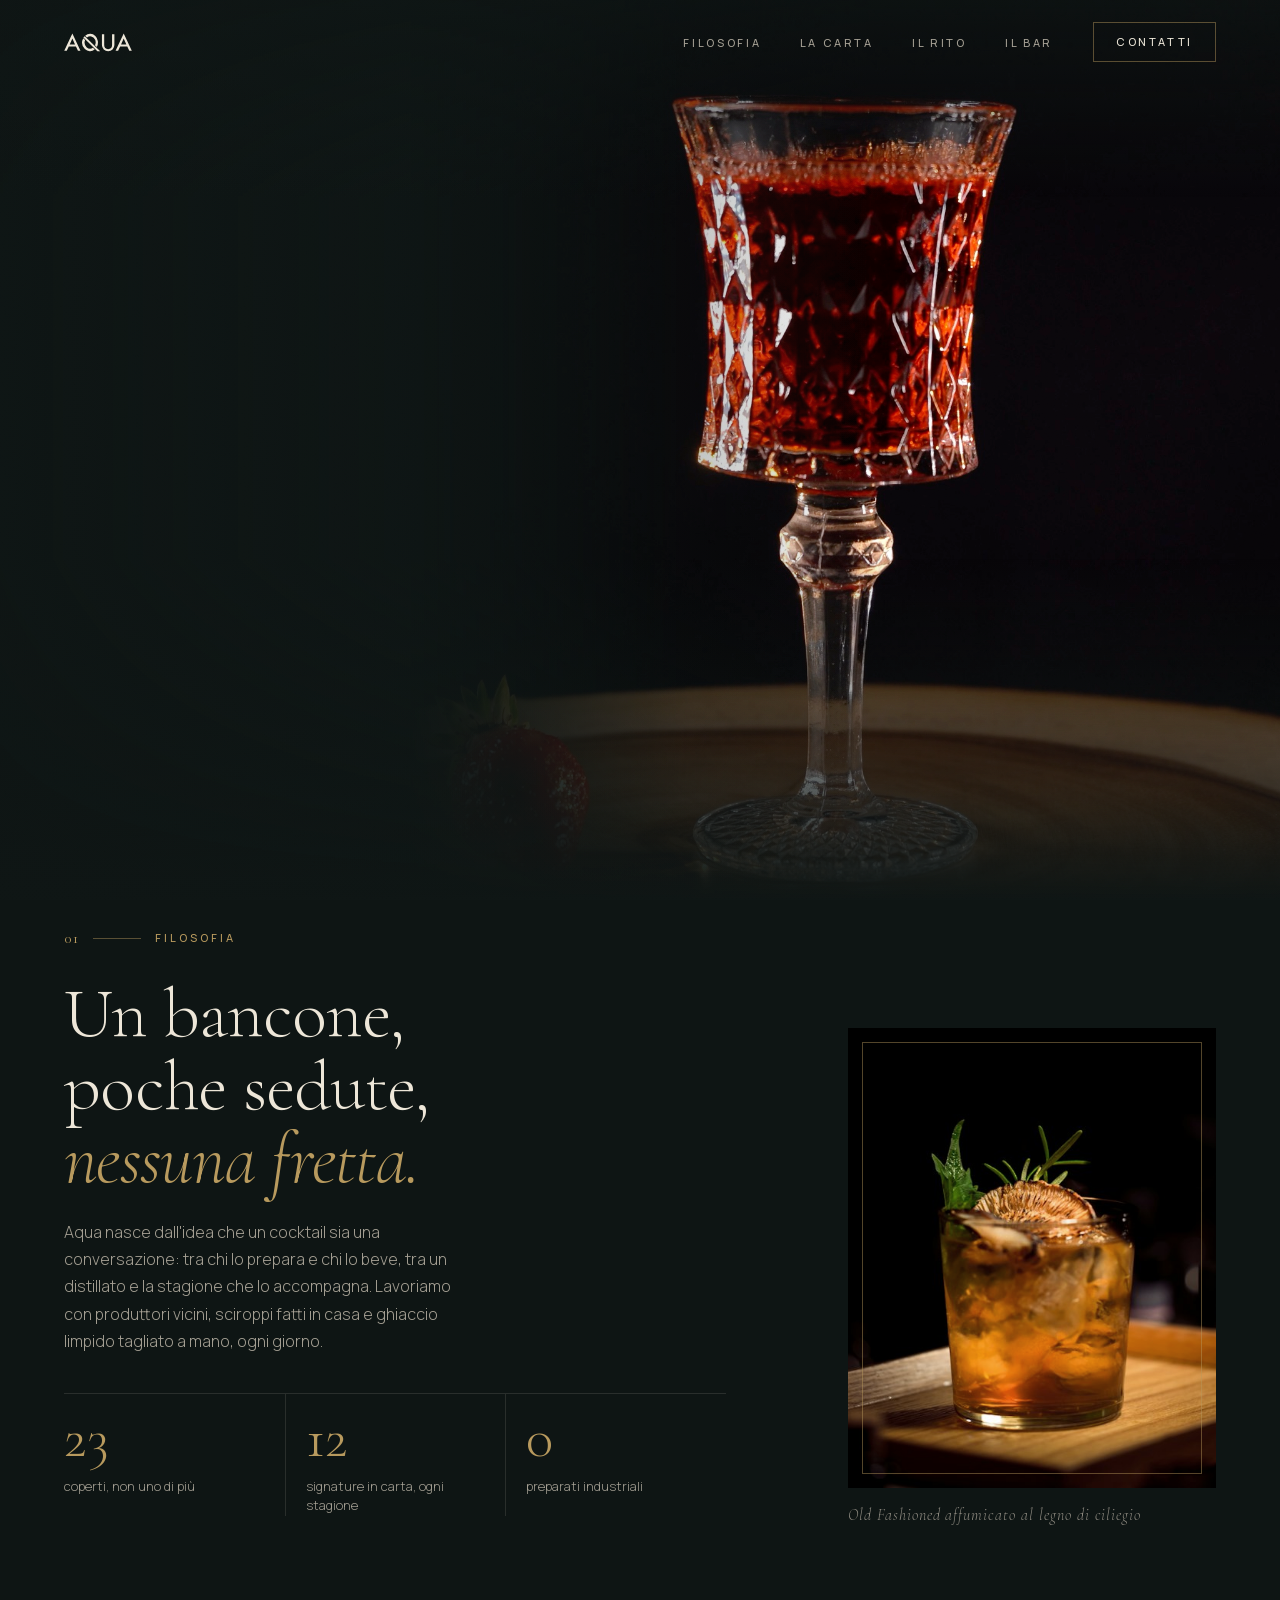
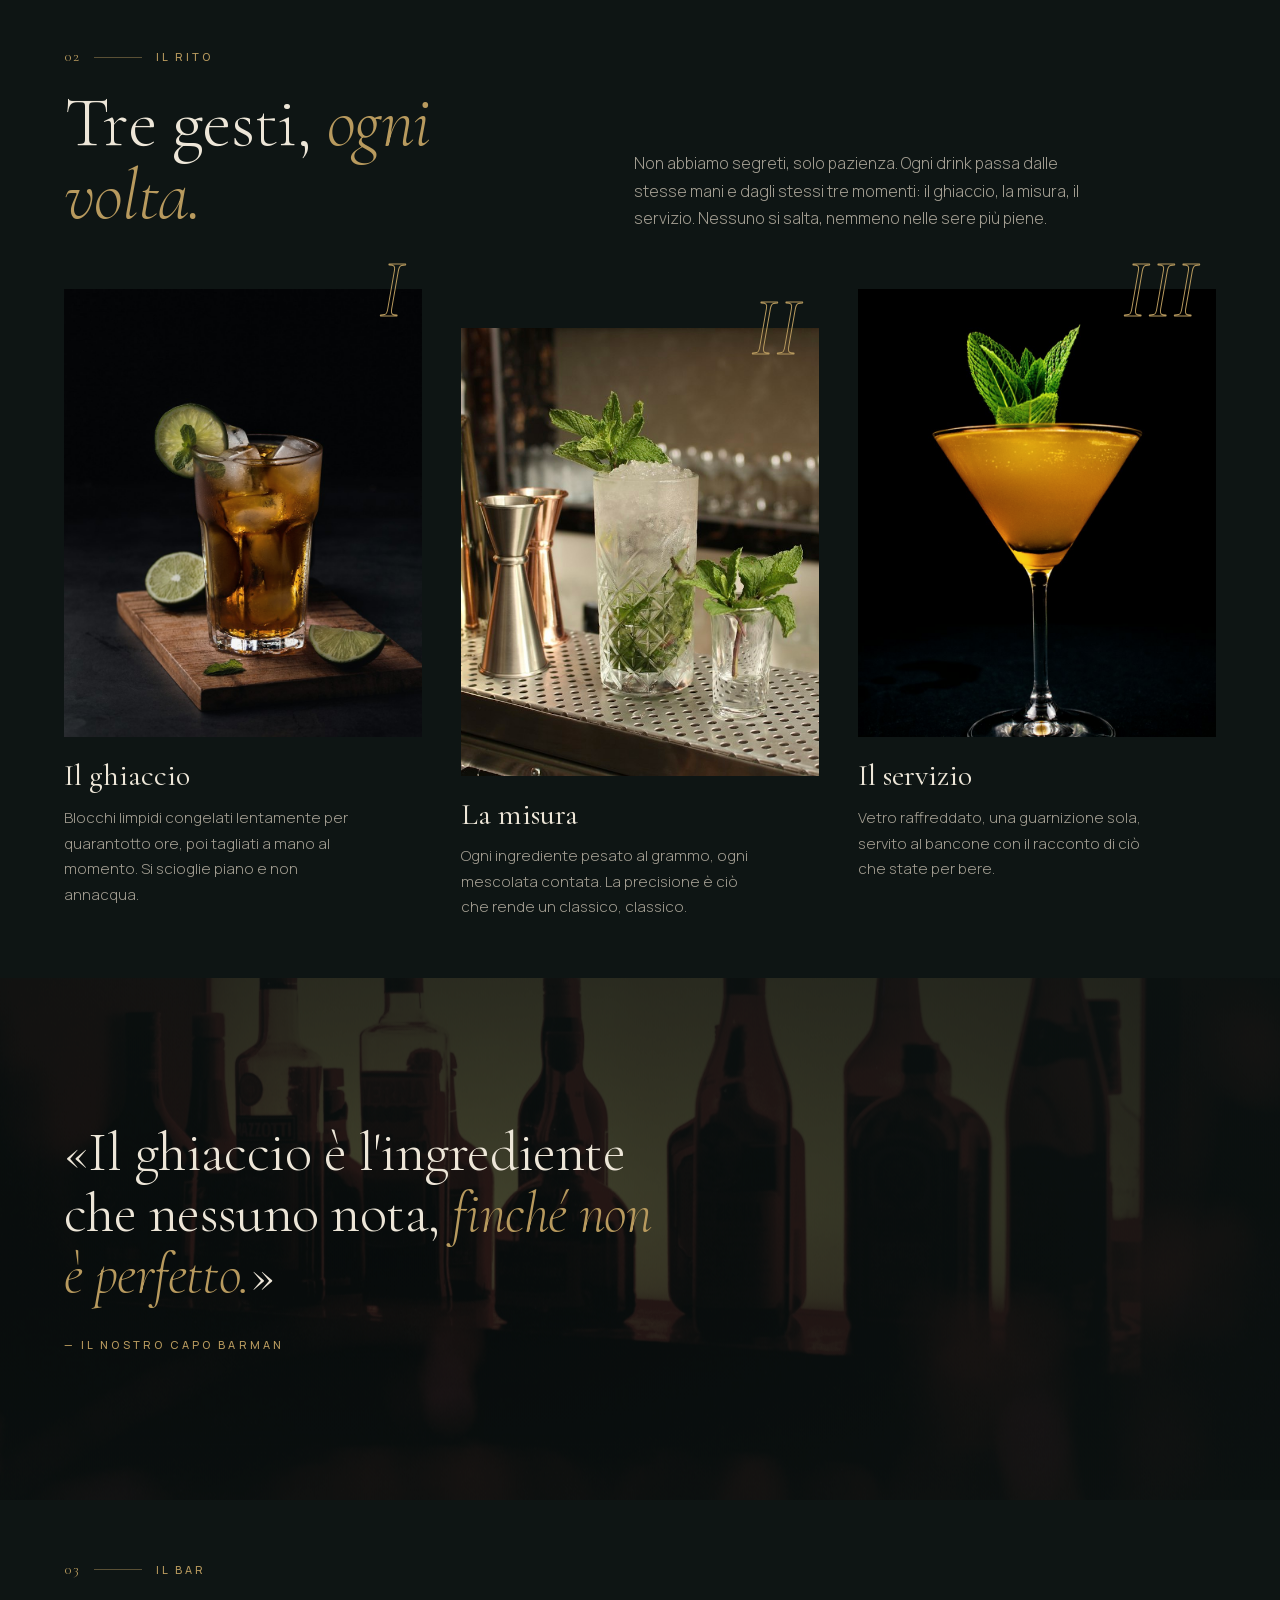
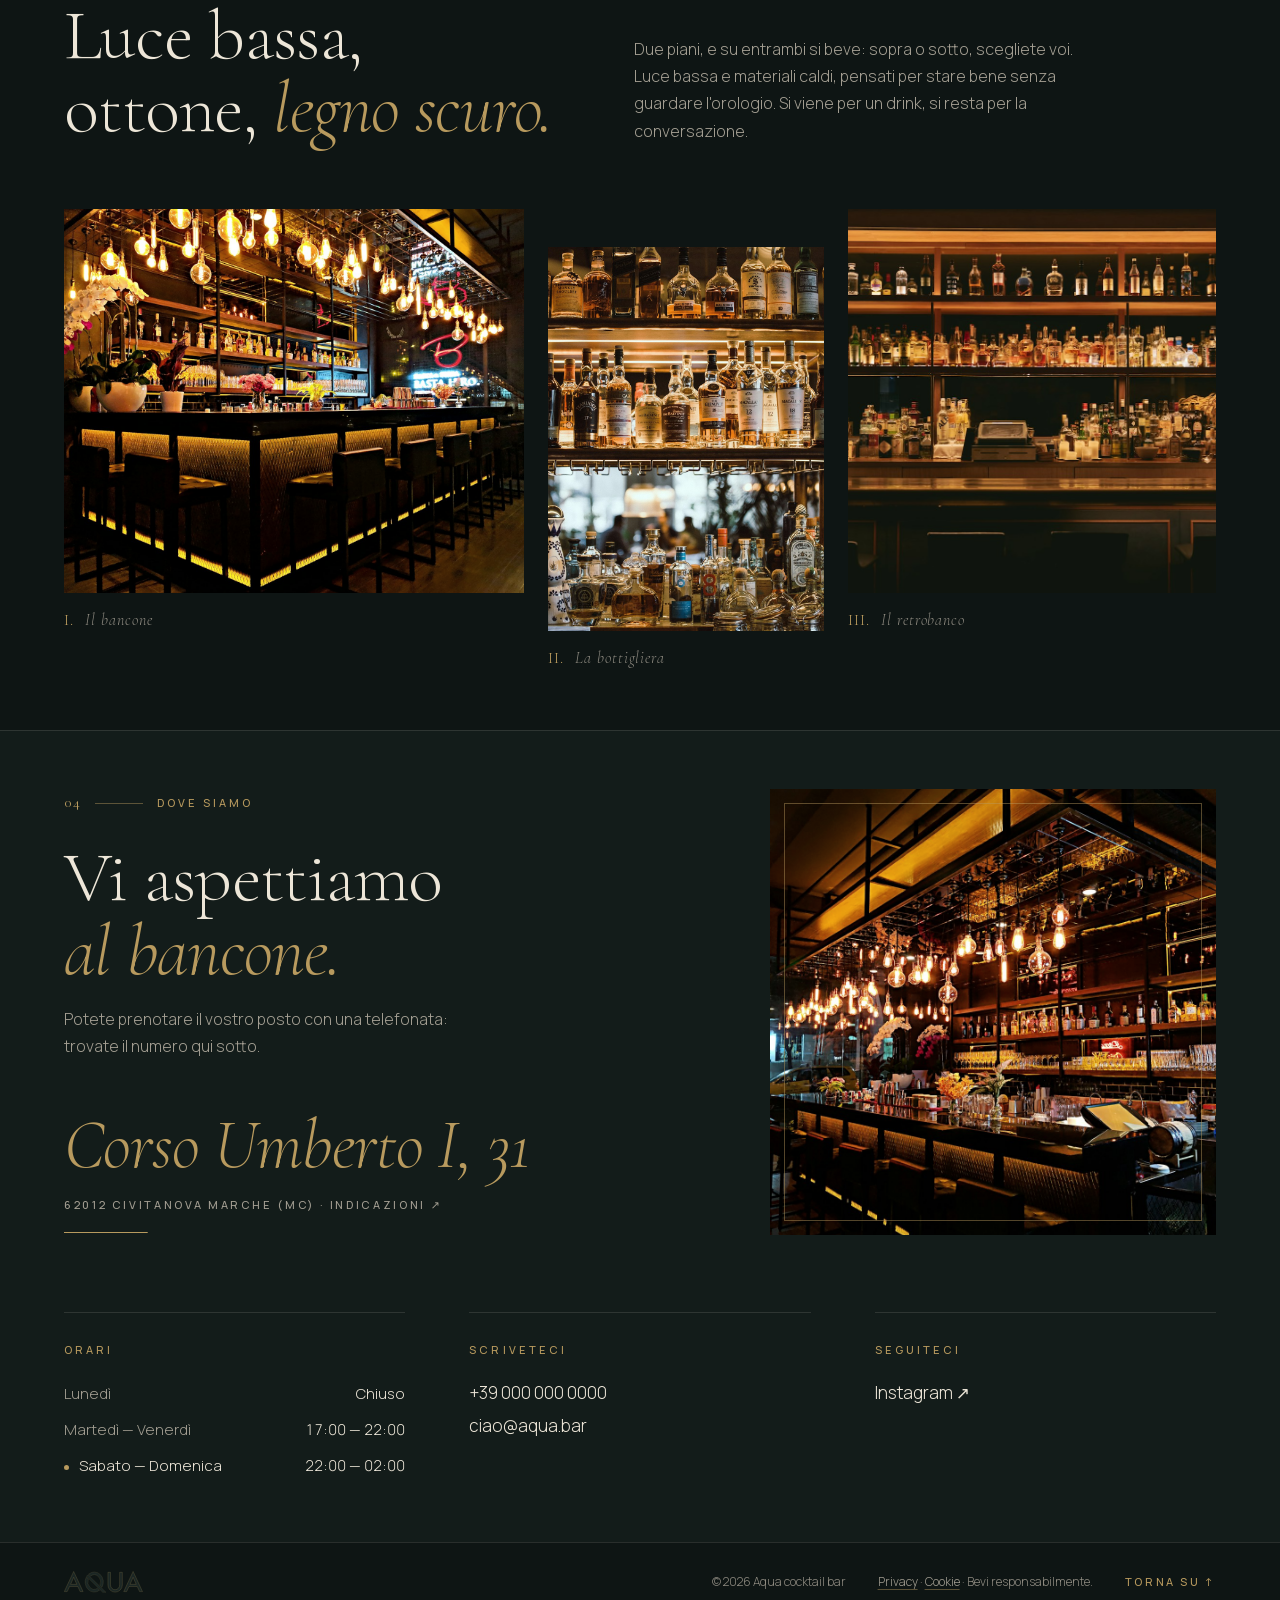
==== index.html @ 74742edc "Orari su mobile: Lunedì e Chiuso sulla stessa riga, testi dei contatti più grandi Co-Authored-By: Cl" ====
<!doctype html>
<html lang="it">
<head>
  <meta charset="utf-8">
  <meta name="viewport" content="width=device-width, initial-scale=1">
  <title>Aqua — Cocktail bar</title>
  <meta name="description" content="Aqua, cocktail bar a Civitanova Marche. Miscelazione d'autore, ghiaccio tagliato a mano e il tempo giusto per goderseli.">
  <meta name="theme-color" content="#0E1514">
  <link rel="icon" href="assets/favicon.svg?v=2" type="image/svg+xml">
  <meta property="og:type" content="website">
  <meta property="og:title" content="Aqua — Cocktail bar">
  <meta property="og:description" content="Miscelazione d'autore, ghiaccio tagliato a mano e il tempo giusto per goderseli.">
  <!-- Anteprima per WhatsApp/Facebook: i social non leggono data/foto.properties, il percorso resta scritto qui -->
  <meta property="og:image" content="https://francescomalaccari98.github.io/aqua-sito/assets/img/hero-calice-1920.jpg">
  <meta property="og:locale" content="it_IT">
  <script>
    document.documentElement.classList.add('js');
    // il sito si apre sempre dall'inizio, anche se nell'indirizzo è rimasto un #sezione
    try {
      if ('scrollRestoration' in history) history.scrollRestoration = 'manual';
      if (location.hash) history.replaceState(null, '', location.pathname + location.search);
    } catch (e) {}
    try { if (!sessionStorage.getItem('aqua-intro')) document.documentElement.classList.add('has-intro'); } catch (e) {}
    setTimeout(function () { if (!window.aquaReady) document.documentElement.classList.remove('js', 'has-intro'); }, 4000);
  </script>
  <link rel="preload" href="assets/fonts/cormorant-garamond-latin.woff2" as="font" type="font/woff2" crossorigin>
  <link rel="preload" href="assets/fonts/manrope-latin.woff2" as="font" type="font/woff2" crossorigin>
  <link rel="stylesheet" href="assets/css/fonts.css?v=26">
  <link rel="stylesheet" href="assets/css/style.css?v=36">
</head>
<body>
  <a class="skip" href="#main">Vai al contenuto</a>

  <!-- ============ INTRO (solo alla prima visita della sessione) ============ -->
  <div class="intro" aria-hidden="true">
    <!-- Prima la Q del logo, poi la parola si apre: "A" a sinistra, "UA" a destra -->
    <svg class="intro__logo" viewBox="146 308 1084 302" focusable="false">
      <g class="intro__word">
        <path class="intro__a" fill-rule="evenodd" d="M150,591 L279,314 L408,591 L368,591 L336,521 L222,521 L190,591 Z M279,394 L321,491 L237,491 Z"/>
        <g class="intro__q"><g transform="translate(428.54 316.94) scale(0.594)"><path d="M91.47,57.81 A211.0,233.0 0 0 1 402.40,362.65 L353.73,314.93 A146.5,166.0 0 0 0 138.77,104.18 Z"/><path d="M38.46,127.02 A211.0,233.0 0 0 0 346.44,428.96 L298.68,382.14 A146.5,166.0 0 0 1 87.98,175.57 Z"/><path d="M79.60,69.99 L493.73,476.00 L418.71,476.00 L42.83,107.49 Z"/></g></g>
        <g class="intro__ua"><path d="M749,326 V500 A99,98 0 0 0 947,500 V326 H910 V500 A62.5,65 0 0 1 785,500 V326 Z"/><path fill-rule="evenodd" d="M966,591 L1095,314 L1224,591 L1184,591 L1152,521 L1038,521 L1006,591 Z M1095,394 L1137,491 L1053,491 Z"/></g>
      </g>
    </svg>
    <span class="intro__line"></span>
  </div>

  <!-- ============ HEADER ============ -->
  <header class="site-header" id="top">
    <div class="site-header__inner">
      <a class="wordmark" href="#top" aria-label="Aqua, torna all'inizio"><svg class="logo" viewBox="0 0 1084 302" aria-hidden="true" focusable="false"><use href="assets/brand/logo.svg#aqua"></use></svg></a>

      <nav class="nav" aria-label="Navigazione principale">
        <ul class="nav__list">
          <li><a href="#filosofia">Filosofia</a></li>
          <li><a href="carta.html">La carta</a></li>
          <li><a href="#rito">Il rito</a></li>
          <li><a href="#bar">Il bar</a></li>
        </ul>
      </nav>

      <a class="btn btn--ghost site-header__cta" href="#contatti-info">Contatti</a>

      <button class="burger" aria-expanded="false" aria-controls="mobile-menu" aria-label="Apri il menu">
        <span></span><span></span>
      </button>
    </div>
  </header>

  <div class="mobile-menu" id="mobile-menu" hidden>
    <nav aria-label="Menu mobile">
      <ol class="mobile-menu__list">
        <li><a href="#filosofia"><svg class="mobile-menu__ico" aria-hidden="true" focusable="false"><use href="assets/icons/bicchieri.svg#coppa"></use></svg>Filosofia</a></li>
        <li><a href="carta.html"><svg class="mobile-menu__ico" aria-hidden="true" focusable="false"><use href="assets/icons/bicchieri.svg#martini"></use></svg>La carta</a></li>
        <li><a href="#rito"><svg class="mobile-menu__ico" aria-hidden="true" focusable="false"><use href="assets/icons/bicchieri.svg#tumbler"></use></svg>Il rito</a></li>
        <li><a href="#bar"><svg class="mobile-menu__ico" aria-hidden="true" focusable="false"><use href="assets/icons/bicchieri.svg#highball"></use></svg>Il bar</a></li>
        <li><a href="#contatti"><svg class="mobile-menu__ico" aria-hidden="true" focusable="false"><use href="assets/icons/bicchieri.svg#calice"></use></svg>Dove siamo</a></li>
      </ol>
    </nav>
    <div class="mobile-menu__bottom">
      <svg class="mobile-menu__q" viewBox="0 0 488 476" aria-hidden="true" focusable="false"><use href="assets/brand/logo.svg#q"></use></svg>
      <p class="mobile-menu__foot"><span>Corso Umberto I, 31</span><span>Civitanova Marche</span><span data-only-before-opening><span data-open-status>Inaugurazione 26 novembre</span></span></p>
    </div>
  </div>

  <main id="main">

    <!-- ============ HERO ============ -->
    <section class="hero" aria-labelledby="hero-title">
      <div class="hero__media">
        <!-- Copertina del video. Tutte le foto del sito si scelgono in data/foto.properties -->
        <picture>
          <source media="(max-width: 640px)" data-foto="hero" data-foto-variante="mobile" width="1080" height="1350">
          <img class="hero__still" data-foto="hero" width="1920" height="1440" alt="" fetchpriority="high">
        </picture>
        <!-- Video (Pexels 8449557, licenza Pexels): i file si scelgono in data/foto.properties (hero.video…).
             Il video precedente è in assets/backup/video-5230368. -->
        <video class="hero__video" muted playsinline preload="none" aria-hidden="true" tabindex="-1"></video>
      </div>

      <div class="hero__content wrap">
        <p class="eyebrow hero__eyebrow" data-hero-step>Cocktail bar<span class="hide-sm"> &nbsp;·&nbsp; Miscelazione d'autore</span></p>
        <h1 class="hero__title" id="hero-title">
          <span class="line"><span data-hero-step>L'arte</span></span>
          <span class="line"><em data-hero-step>del bere</em></span>
          <span class="line"><span data-hero-step>lentamente.</span></span>
        </h1>
        <div class="hero__actions" data-hero-step>
          <a class="btn btn--solid" href="carta.html">Scopri la carta</a>
          <a class="link-arrow" href="#contatti">Dove trovarci <span aria-hidden="true">→</span></a>
        </div>
      </div>

      <div class="hero__meta wrap" data-hero-step>
        <!-- Conto alla rovescia: sparisce da solo all'ora dell'inaugurazione -->
        <div class="countdown" data-countdown="2026-11-26T19:00:00+01:00">
          <p class="countdown__label">
            <span class="status__dot" aria-hidden="true"></span>
            <span>Inaugurazione<span class="countdown__date"> · <time datetime="2026-11-26T19:00"><span class="hide-sm">giovedì </span>26 novembre, <span class="hide-sm">ore </span>19:00</time></span></span>
          </p>
          <div class="countdown__units" role="timer" aria-label="Tempo all'inaugurazione">
            <div class="countdown__unit"><span class="countdown__num" data-unit="d">--</span><span class="countdown__cap">giorni</span></div>
            <span class="countdown__sep" aria-hidden="true"></span>
            <div class="countdown__unit"><span class="countdown__num" data-unit="h">--</span><span class="countdown__cap">ore</span></div>
            <span class="countdown__sep" aria-hidden="true"></span>
            <div class="countdown__unit"><span class="countdown__num" data-unit="m">--</span><span class="countdown__cap">minuti</span></div>
            <span class="countdown__sep" aria-hidden="true"></span>
            <div class="countdown__unit"><span class="countdown__num" data-unit="s">--</span><span class="countdown__cap">secondi</span></div>
          </div>
        </div>
        <p class="status" hidden><span class="status__dot" aria-hidden="true"></span><span data-open-status>Stasera dalle 17:00</span></p>
        <p class="hero__address hide-sm">Corso Umberto I, 31 · Civitanova Marche</p>
        <a class="scroll-cue" href="#filosofia" aria-label="Scorri alla sezione Filosofia"><span></span></a>
      </div>
    </section>

    <!-- ============ 01 FILOSOFIA ============ -->
    <section class="philosophy section" id="filosofia" aria-labelledby="philo-title">
      <div class="wrap philosophy__grid">
        <div class="section-index reveal">
          <span class="section-index__num">01</span>
          <span class="section-index__label">Filosofia</span>
        </div>

        <div class="philosophy__text">
          <h2 class="display reveal" id="philo-title">
            Un bancone, poche sedute, <em>nessuna fretta.</em>
          </h2>
          <p class="lead reveal">
            Aqua nasce dall'idea che un cocktail sia una conversazione: tra chi lo prepara e chi lo beve,
            tra un distillato e la stagione che lo accompagna. Lavoriamo con produttori vicini, sciroppi fatti in casa
            e ghiaccio limpido tagliato a mano, ogni giorno.
          </p>
          <dl class="facts reveal">
            <div><dt data-count="24">24</dt><dd>coperti, non uno di più</dd></div>
            <div><dt data-count="12">12</dt><dd>signature in carta, ogni stagione</dd></div>
            <div><dt data-count="0">0</dt><dd>preparati industriali</dd></div>
          </dl>
        </div>

        <figure class="philosophy__figure reveal">
          <div class="frame">
            <img loading="lazy" data-foto="filosofia" alt="" width="900" height="1125">
          </div>
          <figcaption>Old Fashioned affumicato al legno di ciliegio</figcaption>
        </figure>
      </div>
    </section>

    <!-- ============ 03 IL RITO ============ -->
    <section class="ritual section" id="rito" aria-labelledby="ritual-title">
      <div class="wrap">
        <div class="ritual__head">
          <div class="section-index reveal">
            <span class="section-index__num">02</span>
            <span class="section-index__label">Il rito</span>
          </div>
          <h2 class="display reveal" id="ritual-title">Tre gesti, <em>ogni volta.</em></h2>
          <p class="lead reveal">Non abbiamo segreti, solo pazienza. Ogni drink passa dalle stesse mani e dagli stessi tre momenti: il ghiaccio, la misura, il servizio. Nessuno si salta, nemmeno nelle sere più piene.</p>
        </div>

        <ol class="ritual__steps">
          <li class="step reveal">
            <span class="step__num" aria-hidden="true">I</span>
            <div class="frame"><img loading="lazy" data-foto="rito.ghiaccio" alt=""></div>
            <h3 class="step__title">Il ghiaccio</h3>
            <p class="step__text">Blocchi limpidi congelati lentamente per quarantotto ore, poi tagliati a mano al momento. Si scioglie piano e non annacqua.</p>
          </li>
          <li class="step reveal">
            <span class="step__num" aria-hidden="true">II</span>
            <div class="frame"><img loading="lazy" data-foto="rito.misura" alt=""></div>
            <h3 class="step__title">La misura</h3>
            <p class="step__text">Ogni ingrediente pesato al grammo, ogni mescolata contata. La precisione è ciò che rende un classico, classico.</p>
          </li>
          <li class="step reveal">
            <span class="step__num" aria-hidden="true">III</span>
            <div class="frame"><img loading="lazy" data-foto="rito.servizio" alt=""></div>
            <h3 class="step__title">Il servizio</h3>
            <p class="step__text">Vetro raffreddato, una guarnizione sola, servito al bancone con il racconto di ciò che state per bere.</p>
          </li>
        </ol>
      </div>
    </section>

    <!-- ============ CITAZIONE ============ -->
    <section class="quote" aria-label="Citazione">
      <div class="quote__media" data-parallax>
        <img loading="lazy" data-foto="citazione" alt="">
      </div>
      <blockquote class="quote__text wrap reveal">
        <p>«Il ghiaccio è l'ingrediente che nessuno nota, <em>finché non è perfetto.</em>»</p>
        <footer>— Il nostro capo barman</footer>
      </blockquote>
    </section>

    <!-- ============ 04 IL BAR ============ -->
    <section class="space section" id="bar" aria-labelledby="space-title">
      <div class="wrap">
        <div class="space__head">
          <div class="section-index reveal">
            <span class="section-index__num">03</span>
            <span class="section-index__label">Il bar</span>
          </div>
          <h2 class="display reveal" id="space-title">Luce bassa, ottone, <em>legno scuro.</em></h2>
          <p class="lead reveal">Due piani, e su entrambi si beve: sopra o sotto, scegliete voi. Luce bassa e materiali caldi, pensati per stare bene senza guardare l'orologio. Si viene per un drink, si resta per la conversazione.</p>
        </div>

        <div class="gallery">
          <figure class="gallery__item gallery__item--a reveal">
            <div class="frame"><img loading="lazy" data-foto="bar.bancone" alt=""></div>
            <figcaption><span>I.</span> Il bancone</figcaption>
          </figure>
          <figure class="gallery__item gallery__item--b reveal">
            <div class="frame"><img loading="lazy" data-foto="bar.bottigliera" alt=""></div>
            <figcaption><span>II.</span> La bottigliera</figcaption>
          </figure>
          <figure class="gallery__item gallery__item--c reveal">
            <div class="frame"><img loading="lazy" data-foto="bar.retrobanco" alt=""></div>
            <figcaption><span>III.</span> Il retrobanco</figcaption>
          </figure>
        </div>
      </div>
    </section>

    <!-- ============ 05 DOVE SIAMO ============ -->
    <section class="visit section" id="contatti" aria-labelledby="visit-title">
      <div class="wrap">
        <div class="visit__grid">
          <div class="visit__main">
            <div class="section-index reveal">
              <span class="section-index__num">04</span>
              <span class="section-index__label">Dove siamo</span>
            </div>
            <h2 class="display reveal" id="visit-title">Vi aspettiamo <em>al bancone.</em></h2>
            <p class="lead reveal">Potete prenotare il vostro posto con una telefonata: trovate il numero qui sotto.</p>

            <a class="address-link reveal" href="https://www.google.com/maps/search/?api=1&amp;query=Corso+Umberto+I+31%2C+62012+Civitanova+Marche+MC" target="_blank" rel="noopener noreferrer">
              <span class="address-link__text">Corso Umberto I, 31</span>
              <span class="address-link__sub"><span class="address-link__city">62012 Civitanova Marche (MC)</span><span class="address-link__sep" aria-hidden="true"> · </span><span class="address-link__go">Indicazioni <span aria-hidden="true">↗</span></span></span>
            </a>
          </div>

          <figure class="visit__figure reveal">
            <div class="frame"><img loading="lazy" data-foto="dove-siamo" alt=""></div>
            <div class="visit__badge" data-only-before-opening>
              <span class="status"><span class="status__dot" aria-hidden="true"></span><span data-open-status>Stasera dalle 17:00</span></span>
            </div>
          </figure>
        </div>

        <div class="visit__info" id="contatti-info">
          <div class="info-block reveal">
            <h3 class="info-block__label">Orari</h3>
            <table class="hours">
              <tbody>
                <tr data-days="1"><th scope="row">Lunedì</th><td>Chiuso</td></tr>
                <tr data-days="2,3,4,5"><th scope="row">Martedì — Venerdì</th><td>17:00 — 22:00</td></tr>
                <tr data-days="6,0"><th scope="row">Sabato — Domenica</th><td>22:00 — 02:00</td></tr>
              </tbody>
            </table>
          </div>

          <div class="info-block reveal">
            <h3 class="info-block__label">Scriveteci</h3>
            <a class="info-link" href="tel:+390000000000">+39 000 000 0000</a>
            <a class="info-link" href="mailto:ciao@aqua.bar">ciao@aqua.bar</a>
          </div>

          <div class="info-block reveal">
            <h3 class="info-block__label">Seguiteci</h3>
            <a class="info-link" href="https://instagram.com/" target="_blank" rel="noopener noreferrer">Instagram ↗</a>
          </div>
        </div>
      </div>
    </section>
  </main>

  <!-- ============ FOOTER ============ -->
  <footer class="site-footer">
    <div class="wrap site-footer__inner">
      <p class="site-footer__mark" aria-hidden="true"><svg viewBox="0 0 1084 302" focusable="false"><use href="assets/brand/logo.svg#aqua"></use></svg></p>
      <p class="site-footer__small">© <span data-year>2026</span> Aqua<span class="hide-sm"> cocktail bar</span></p>
      <p class="site-footer__small site-footer__legal"><a href="privacy.html">Privacy</a> · <a href="privacy.html#cookie">Cookie</a> · Bevi responsabilmente.</p>
      <a class="site-footer__top" href="#top" aria-label="Torna su"><span class="hide-sm">Torna su </span>↑</a>
    </div>
  </footer>

  <div class="grain" aria-hidden="true"></div>
  <script src="assets/js/properties.js?v=1" defer></script>
  <script src="assets/js/main.js?v=35" defer></script>
</body>
</html>
---- assets/css/fonts.css ----
/* Font serviti dal sito stesso (nessuna richiesta a Google: niente IP dei visitatori a terzi).
   Cormorant Garamond e Manrope, licenza SIL Open Font License 1.1. */

@font-face {
  font-family: 'Cormorant Garamond';
  font-style: italic;
  font-weight: 300;
  font-display: swap;
  src: url(../fonts/cormorant-garamond-italic-latin-ext.woff2) format('woff2');
  unicode-range: U+0100-02BA, U+02BD-02C5, U+02C7-02CC, U+02CE-02D7, U+02DD-02FF, U+0304, U+0308, U+0329, U+1D00-1DBF, U+1E00-1E9F, U+1EF2-1EFF, U+2020, U+20A0-20AB, U+20AD-20C4, U+2113, U+2C60-2C7F, U+A720-A7FF;
}

@font-face {
  font-family: 'Cormorant Garamond';
  font-style: italic;
  font-weight: 300;
  font-display: swap;
  src: url(../fonts/cormorant-garamond-italic-latin.woff2) format('woff2');
  unicode-range: U+0000-00FF, U+0131, U+0152-0153, U+02BB-02BC, U+02C6, U+02DA, U+02DC, U+0304, U+0308, U+0329, U+2000-206F, U+20AC, U+2122, U+2191, U+2193, U+2212, U+2215, U+FEFF, U+FFFD;
}

@font-face {
  font-family: 'Cormorant Garamond';
  font-style: italic;
  font-weight: 400;
  font-display: swap;
  src: url(../fonts/cormorant-garamond-italic-latin-ext.woff2) format('woff2');
  unicode-range: U+0100-02BA, U+02BD-02C5, U+02C7-02CC, U+02CE-02D7, U+02DD-02FF, U+0304, U+0308, U+0329, U+1D00-1DBF, U+1E00-1E9F, U+1EF2-1EFF, U+2020, U+20A0-20AB, U+20AD-20C4, U+2113, U+2C60-2C7F, U+A720-A7FF;
}

@font-face {
  font-family: 'Cormorant Garamond';
  font-style: italic;
  font-weight: 400;
  font-display: swap;
  src: url(../fonts/cormorant-garamond-italic-latin.woff2) format('woff2');
  unicode-range: U+0000-00FF, U+0131, U+0152-0153, U+02BB-02BC, U+02C6, U+02DA, U+02DC, U+0304, U+0308, U+0329, U+2000-206F, U+20AC, U+2122, U+2191, U+2193, U+2212, U+2215, U+FEFF, U+FFFD;
}

@font-face {
  font-family: 'Cormorant Garamond';
  font-style: normal;
  font-weight: 300;
  font-display: swap;
  src: url(../fonts/cormorant-garamond-latin-ext.woff2) format('woff2');
  unicode-range: U+0100-02BA, U+02BD-02C5, U+02C7-02CC, U+02CE-02D7, U+02DD-02FF, U+0304, U+0308, U+0329, U+1D00-1DBF, U+1E00-1E9F, U+1EF2-1EFF, U+2020, U+20A0-20AB, U+20AD-20C4, U+2113, U+2C60-2C7F, U+A720-A7FF;
}

@font-face {
  font-family: 'Cormorant Garamond';
  font-style: normal;
  font-weight: 300;
  font-display: swap;
  src: url(../fonts/cormorant-garamond-latin.woff2) format('woff2');
  unicode-range: U+0000-00FF, U+0131, U+0152-0153, U+02BB-02BC, U+02C6, U+02DA, U+02DC, U+0304, U+0308, U+0329, U+2000-206F, U+20AC, U+2122, U+2191, U+2193, U+2212, U+2215, U+FEFF, U+FFFD;
}

@font-face {
  font-family: 'Cormorant Garamond';
  font-style: normal;
  font-weight: 400;
  font-display: swap;
  src: url(../fonts/cormorant-garamond-latin-ext.woff2) format('woff2');
  unicode-range: U+0100-02BA, U+02BD-02C5, U+02C7-02CC, U+02CE-02D7, U+02DD-02FF, U+0304, U+0308, U+0329, U+1D00-1DBF, U+1E00-1E9F, U+1EF2-1EFF, U+2020, U+20A0-20AB, U+20AD-20C4, U+2113, U+2C60-2C7F, U+A720-A7FF;
}

@font-face {
  font-family: 'Cormorant Garamond';
  font-style: normal;
  font-weight: 400;
  font-display: swap;
  src: url(../fonts/cormorant-garamond-latin.woff2) format('woff2');
  unicode-range: U+0000-00FF, U+0131, U+0152-0153, U+02BB-02BC, U+02C6, U+02DA, U+02DC, U+0304, U+0308, U+0329, U+2000-206F, U+20AC, U+2122, U+2191, U+2193, U+2212, U+2215, U+FEFF, U+FFFD;
}

@font-face {
  font-family: 'Manrope';
  font-style: normal;
  font-weight: 300;
  font-display: swap;
  src: url(../fonts/manrope-latin-ext.woff2) format('woff2');
  unicode-range: U+0100-02BA, U+02BD-02C5, U+02C7-02CC, U+02CE-02D7, U+02DD-02FF, U+0304, U+0308, U+0329, U+1D00-1DBF, U+1E00-1E9F, U+1EF2-1EFF, U+2020, U+20A0-20AB, U+20AD-20C4, U+2113, U+2C60-2C7F, U+A720-A7FF;
}

@font-face {
  font-family: 'Manrope';
  font-style: normal;
  font-weight: 300;
  font-display: swap;
  src: url(../fonts/manrope-latin.woff2) format('woff2');
  unicode-range: U+0000-00FF, U+0131, U+0152-0153, U+02BB-02BC, U+02C6, U+02DA, U+02DC, U+0304, U+0308, U+0329, U+2000-206F, U+20AC, U+2122, U+2191, U+2193, U+2212, U+2215, U+FEFF, U+FFFD;
}

@font-face {
  font-family: 'Manrope';
  font-style: normal;
  font-weight: 400;
  font-display: swap;
  src: url(../fonts/manrope-latin-ext.woff2) format('woff2');
  unicode-range: U+0100-02BA, U+02BD-02C5, U+02C7-02CC, U+02CE-02D7, U+02DD-02FF, U+0304, U+0308, U+0329, U+1D00-1DBF, U+1E00-1E9F, U+1EF2-1EFF, U+2020, U+20A0-20AB, U+20AD-20C4, U+2113, U+2C60-2C7F, U+A720-A7FF;
}

@font-face {
  font-family: 'Manrope';
  font-style: normal;
  font-weight: 400;
  font-display: swap;
  src: url(../fonts/manrope-latin.woff2) format('woff2');
  unicode-range: U+0000-00FF, U+0131, U+0152-0153, U+02BB-02BC, U+02C6, U+02DA, U+02DC, U+0304, U+0308, U+0329, U+2000-206F, U+20AC, U+2122, U+2191, U+2193, U+2212, U+2215, U+FEFF, U+FFFD;
}

@font-face {
  font-family: 'Manrope';
  font-style: normal;
  font-weight: 500;
  font-display: swap;
  src: url(../fonts/manrope-latin-ext.woff2) format('woff2');
  unicode-range: U+0100-02BA, U+02BD-02C5, U+02C7-02CC, U+02CE-02D7, U+02DD-02FF, U+0304, U+0308, U+0329, U+1D00-1DBF, U+1E00-1E9F, U+1EF2-1EFF, U+2020, U+20A0-20AB, U+20AD-20C4, U+2113, U+2C60-2C7F, U+A720-A7FF;
}

@font-face {
  font-family: 'Manrope';
  font-style: normal;
  font-weight: 500;
  font-display: swap;
  src: url(../fonts/manrope-latin.woff2) format('woff2');
  unicode-range: U+0000-00FF, U+0131, U+0152-0153, U+02BB-02BC, U+02C6, U+02DA, U+02DC, U+0304, U+0308, U+0329, U+2000-206F, U+20AC, U+2122, U+2191, U+2193, U+2212, U+2215, U+FEFF, U+FFFD;
}
---- assets/css/style.css ----
/* ==========================================================================
   Aqua — Direzione A "Notte d'ottone"
   ========================================================================== */

:root {
  /* Palette */
  --ink:        #0E1514;   /* fondo principale, verde-nero */
  --ink-2:      #131C1A;   /* superfici rialzate */
  --ink-3:      #1B2624;   /* pannelli, input */
  --brass:      #B89A5E;   /* ottone, accento unico */
  --brass-soft: #8F7848;
  --ivory:      #EDE6D8;   /* testo principale */
  --stone:      #A39E92;   /* testo secondario */
  --mute:       #8E8A80;   /* didascalie, contrasto AA su tutti i fondi */
  --line:       rgba(237, 230, 216, .12);
  --line-brass: rgba(184, 154, 94, .45);
  --danger:     #D98B73;

  /* Tipografia */
  --serif: "Cormorant Garamond", "Times New Roman", serif;
  --sans:  "Manrope", system-ui, -apple-system, sans-serif;

  /* Misure */
  --wrap: 1320px;
  --gutter: clamp(20px, 5vw, 64px);
  --section-y: clamp(40px, 4.5vw, 70px);

  /* Movimento */
  --ease: cubic-bezier(.22, .61, .36, 1);
  --ease-out: cubic-bezier(.16, 1, .3, 1);
}

/* ---------- Reset essenziale ---------- */
*, *::before, *::after { box-sizing: border-box; }
html { -webkit-text-size-adjust: 100%; scroll-behavior: smooth; scroll-padding-top: 88px; }
body {
  margin: 0;
  background: var(--ink);
  color: var(--ivory);
  font-family: var(--sans);
  font-size: 16px;
  font-weight: 300;
  line-height: 1.7;
  -webkit-font-smoothing: antialiased;
  -moz-osx-font-smoothing: grayscale;
  overflow-x: hidden;
}
img { display: block; max-width: 100%; height: auto; }
a { color: inherit; text-decoration: none; }
button, input, select, textarea { font: inherit; color: inherit; }
h1, h2, h3, p, figure, blockquote, dl, dd { margin: 0; }
ul, ol { margin: 0; padding: 0; list-style: none; }
::selection { background: var(--brass); color: var(--ink); }
:focus-visible { outline: 1px solid var(--brass); outline-offset: 4px; }

.skip {
  position: absolute; left: 16px; top: -60px; z-index: 100;
  padding: 10px 16px; background: var(--brass); color: var(--ink);
}
.skip:focus { top: 16px; }

.wrap { width: 100%; max-width: var(--wrap); margin-inline: auto; padding-inline: var(--gutter); }
.section { padding-block: var(--section-y); position: relative; }

/* ---------- Elementi tipografici ---------- */
.eyebrow {
  font-size: 11px; font-weight: 500; letter-spacing: .28em; text-transform: uppercase;
  color: var(--brass);
}
.display {
  font-family: var(--serif);
  font-weight: 300;
  font-size: clamp(40px, 5.6vw, 84px);
  line-height: 1.02;
  letter-spacing: -.01em;
}
.display em, .hero__title em, .quote__text em { font-style: italic; color: var(--brass); }
.lead {
  font-size: clamp(16px, 1.25vw, 18px);
  color: var(--stone);
  max-width: 46ch;
}

.section-index {
  display: flex; align-items: center; gap: 14px;
  margin-bottom: clamp(16px, 2vw, 26px);
  font-size: 11px; font-weight: 500; letter-spacing: .28em; text-transform: uppercase;
  color: var(--brass);
}
.section-index__num { font-family: var(--serif); font-size: 15px; letter-spacing: .05em; }
.section-index::after { content: ""; flex: 0 0 48px; height: 1px; background: var(--line-brass); order: 1; }
.section-index__label { order: 2; }

/* ---------- Bottoni e link ---------- */
.btn {
  position: relative; display: inline-flex; align-items: center; justify-content: center;
  min-height: 48px; padding: 0 28px;
  font-size: 11px; font-weight: 500; letter-spacing: .24em; text-transform: uppercase;
  border: 1px solid var(--brass); cursor: pointer; overflow: hidden; isolation: isolate;
  transition: color .5s var(--ease), border-color .5s var(--ease);
  background: transparent;
}
.btn::before {
  content: ""; position: absolute; inset: 0; z-index: -1;
  background: var(--brass);
  transform: scaleY(0); transform-origin: bottom;
  transition: transform .5s var(--ease-out);
}
.btn--solid { color: var(--ink); }
.btn--solid::before { transform: scaleY(1); transform-origin: top; }
.btn--solid:hover { color: var(--brass); }
.btn--solid:hover::before { transform: scaleY(0); }
.btn--ghost { color: var(--ivory); border-color: var(--line-brass); }
.btn--ghost:hover { color: var(--ink); border-color: var(--brass); }
.btn--ghost:hover::before { transform: scaleY(1); }

.link-arrow {
  display: inline-flex; align-items: center; gap: 10px;
  font-size: 11px; font-weight: 500; letter-spacing: .24em; text-transform: uppercase;
  padding-block: 6px; position: relative;
}
.link-arrow::after {
  content: ""; position: absolute; left: 0; right: 0; bottom: 0; height: 1px;
  background: currentColor; transform: scaleX(.3); transform-origin: left;
  transition: transform .6s var(--ease-out);
}
.link-arrow span { transition: transform .5s var(--ease-out); }
.link-arrow:hover::after { transform: scaleX(1); }
.link-arrow:hover span { transform: translateX(4px); }

/* ---------- Header ---------- */
.site-header {
  position: fixed; inset: 0 0 auto; z-index: 50;
  transition: background-color .5s var(--ease), border-color .5s var(--ease), transform .5s var(--ease);
  border-bottom: 1px solid transparent;
}
.site-header.is-scrolled {
  background: rgba(14, 21, 20, .86);
  -webkit-backdrop-filter: blur(14px) saturate(1.2);
  backdrop-filter: blur(14px) saturate(1.2);
  border-bottom-color: var(--line);
}
.site-header.is-hidden { transform: translateY(-100%); }
.site-header__inner {
  max-width: var(--wrap); margin-inline: auto; padding-inline: var(--gutter);
  height: 84px; display: flex; align-items: center; gap: 40px;
}
.wordmark { display: block; margin-right: auto; line-height: 0; color: var(--ivory); padding-block: 8px; }
.logo { display: block; height: 19px; width: auto; aspect-ratio: 1084 / 302; fill: currentColor; }
.nav__list { display: flex; gap: clamp(20px, 3vw, 44px); }
.nav__list a {
  position: relative; font-size: 11px; font-weight: 500; letter-spacing: .24em; text-transform: uppercase;
  color: var(--stone); transition: color .4s var(--ease); padding-block: 8px;
}
.nav__list a::after {
  content: ""; position: absolute; left: 50%; bottom: 0; width: 4px; height: 4px; border-radius: 50%;
  background: var(--brass); transform: translateX(-50%) scale(0); transition: transform .4s var(--ease-out);
}
.nav__list a:hover, .nav__list a.is-active { color: var(--ivory); }
.nav__list a.is-active::after { transform: translateX(-50%) scale(1); }
.site-header__cta { min-height: 40px; padding: 0 22px; }

.burger {
  display: none; width: 44px; height: 44px; margin-right: -10px;
  background: none; border: 0; cursor: pointer; position: relative;
}
.burger span {
  position: absolute; left: 10px; right: 10px; height: 1px; background: var(--ivory);
  transition: transform .5s var(--ease-out), top .5s var(--ease-out);
}
.burger span:nth-child(1) { top: 18px; }
.burger span:nth-child(2) { top: 25px; right: 18px; }
.burger[aria-expanded="true"] span:nth-child(1) { top: 21px; transform: rotate(45deg); }
.burger[aria-expanded="true"] span:nth-child(2) { top: 21px; right: 10px; transform: rotate(-45deg); }

.mobile-menu {
  position: fixed; inset: 0; z-index: 45; background: var(--ink);
  padding: 120px var(--gutter) 40px; display: flex; flex-direction: column; justify-content: space-between;
  opacity: 0; pointer-events: none; transition: opacity .5s var(--ease);
}
/* "hidden" deve vincere sul display:flex, altrimenti il velo trasparente blocca i clic sulla pagina */
.mobile-menu[hidden] { display: none; }
.mobile-menu.is-open { opacity: 1; pointer-events: auto; }
.mobile-menu__list li { overflow: hidden; border-bottom: 1px solid var(--line); }
.mobile-menu__list a {
  display: flex; align-items: baseline; gap: 18px; padding: 18px 0;
  font-family: var(--serif); font-size: clamp(34px, 9vw, 48px); font-weight: 300; line-height: 1.1;
  transform: translateY(100%); transition: transform .7s var(--ease-out);
}
.mobile-menu__ico { flex: none; align-self: center; width: 22px; height: 22px; color: var(--brass); opacity: .85; }
.mobile-menu.is-open .mobile-menu__list a { transform: none; }
.mobile-menu.is-open li:nth-child(2) a { transition-delay: .05s; }
.mobile-menu.is-open li:nth-child(3) a { transition-delay: .1s; }
.mobile-menu.is-open li:nth-child(4) a { transition-delay: .15s; }
.mobile-menu.is-open li:nth-child(5) a { transition-delay: .2s; }
.mobile-menu__bottom { display: grid; gap: 18px; justify-items: start; }
.mobile-menu__q { width: 40px; height: auto; aspect-ratio: 488 / 476; fill: var(--brass); }
.mobile-menu__foot { font-size: 12px; letter-spacing: .14em; line-height: 1.8; text-transform: uppercase; color: var(--stone); }
.mobile-menu__foot > span { display: block; }
.mobile-menu__foot > span[hidden] { display: none; }

/* ---------- Hero ---------- */
.hero {
  position: relative; min-height: 100vh; min-height: 100svh;
  display: flex; flex-direction: column; justify-content: flex-end;
  padding-top: clamp(88px, 14vh, 120px); overflow: hidden;
}
.hero__media { position: absolute; inset: 0; z-index: -1; background: var(--ink); }
/* video e copertina occupano la destra e sfumano verso il testo */
.hero__still, .hero__video {
  position: absolute; top: 0; right: 0; width: 68%; height: 100%;
  object-fit: cover; object-position: 50% 50%;
  -webkit-mask-image: linear-gradient(90deg, transparent 0%, #000 32%);
          mask-image: linear-gradient(90deg, transparent 0%, #000 32%);
  transform: scale(1.08); transform-origin: 50% 60%;
  animation: heroZoom 2.8s var(--ease-out) forwards;
}
.hero__video { z-index: 1; }
.hero__still { z-index: 2; transition: opacity .9s ease; }
.hero__media.is-playing .hero__still { opacity: 0; }
.hero__media::after {
  content: ""; position: absolute; inset: 0; z-index: 3;
  background:
    linear-gradient(180deg, rgba(14,21,20,.75) 0%, rgba(14,21,20,0) 22%),
    linear-gradient(90deg, rgba(14,21,20,.9) 0%, rgba(14,21,20,.5) 40%, rgba(14,21,20,0) 68%),
    linear-gradient(0deg, var(--ink) 0%, rgba(14,21,20,0) 38%);
}
@keyframes heroZoom { to { transform: none; } }

.hero__content { padding-bottom: clamp(28px, 5vh, 72px); }
.hero__eyebrow { margin-bottom: clamp(16px, 3vh, 32px); }
.hero__title {
  font-family: var(--serif); font-weight: 300;
  font-size: clamp(48px, min(10.5vw, 13.5vh), 168px); line-height: .92; letter-spacing: -.02em;
}
.hero__title .line { display: block; overflow: hidden; padding-bottom: .06em; }
.hero__title .line > * { display: inline-block; }
.hero__title .line:nth-child(2) { padding-left: clamp(24px, 8vw, 140px); }
.hero__actions { display: flex; flex-wrap: wrap; align-items: center; gap: 20px 36px; margin-top: clamp(24px, 4.5vh, 52px); }

.hero__meta {
  display: flex; justify-content: space-between; align-items: flex-end;
  padding-block: clamp(18px, 3vh, 28px); border-top: 1px solid var(--line);
}
.status { display: flex; align-items: center; gap: 12px; font-size: 12px; letter-spacing: .14em; text-transform: uppercase; color: var(--stone); }
.status[hidden], .countdown[hidden] { display: none; }

/* ---------- Conto alla rovescia ---------- */
.countdown { display: flex; flex-direction: column; align-items: flex-start; gap: clamp(12px, 1.8vh, 18px); }
.countdown__label {
  display: flex; align-items: center; gap: 12px;
  font-size: 12px; letter-spacing: .14em; text-transform: uppercase; color: var(--stone);
}
.countdown__label time { color: var(--ivory); }
.countdown__units { display: flex; align-items: flex-start; gap: clamp(14px, 2vw, 30px); }
.countdown__unit { display: flex; flex-direction: column; align-items: center; min-width: 1.5em; }
.countdown__num {
  display: block; overflow: hidden;
  font-family: var(--serif); font-weight: 300; font-size: clamp(44px, min(4.8vw, 8vh), 76px); line-height: .9; letter-spacing: -.01em;
  font-variant-numeric: lining-nums tabular-nums; color: var(--ivory);
}
.countdown__num.is-tick { animation: tick .5s var(--ease-out); }
/* scatto discreto: il numero scende appena e non sparisce mai del tutto */
@keyframes tick { from { opacity: .45; transform: translateY(-18%); } to { opacity: 1; transform: none; } }
.countdown__unit:last-child .countdown__num { color: var(--brass); }
.countdown__cap { margin-top: 10px; font-size: 11px; font-weight: 500; letter-spacing: .22em; text-transform: uppercase; color: var(--mute); }
.countdown__sep { width: 1px; height: clamp(38px, min(4vw, 6.5vh), 62px); background: var(--line-brass); margin-top: 6px; }
.status__dot { width: 7px; height: 7px; border-radius: 50%; background: var(--brass); position: relative; }
.status__dot::after {
  content: ""; position: absolute; inset: -5px; border-radius: 50%; border: 1px solid var(--brass);
  animation: pulse 2.4s var(--ease) infinite;
}
.status.is-closed .status__dot { background: var(--mute); }
.status.is-closed .status__dot::after { display: none; }
@keyframes pulse { 0% { transform: scale(.6); opacity: 1; } 100% { transform: scale(1.8); opacity: 0; } }

.scroll-cue { width: 1px; height: 48px; background: var(--line); position: relative; overflow: hidden; display: block; padding: 0 12px; background-clip: content-box; }
.scroll-cue span { position: absolute; left: 12px; top: 0; width: 1px; height: 40%; background: var(--brass); animation: cue 2.2s var(--ease) infinite; }
@keyframes cue { 0% { transform: translateY(-100%); } 100% { transform: translateY(260%); } }

/* Animazione d'ingresso dell'hero */
.js [data-hero-step] { opacity: 0; transform: translateY(24px); }
.js .hero__title [data-hero-step] { opacity: 1; transform: translateY(105%); }
.js .is-loaded [data-hero-step] {
  opacity: 1; transform: none;
  transition: transform 1.3s var(--ease-out), opacity 1.1s var(--ease);
  transition-delay: calc(var(--i, 0) * 110ms + 250ms);
}

/* ---------- Filosofia ---------- */
.philosophy.section { padding-top: clamp(12px, 2vw, 28px); }
.philosophy__grid {
  display: grid; grid-template-columns: repeat(12, minmax(0, 1fr)); column-gap: 24px; align-items: start;
}
.philosophy .section-index { grid-column: 1 / -1; }
.philosophy__text { grid-column: 1 / span 7; }
.philosophy__text .display { max-width: 14ch; }
.philosophy__text .lead { margin-top: clamp(16px, 1.8vw, 24px); }
.philosophy__figure { grid-column: 9 / -1; margin-top: clamp(24px, 4vw, 56px); }

.facts { display: grid; grid-template-columns: repeat(3, minmax(0, 1fr)); margin-top: clamp(28px, 3vw, 40px); border-top: 1px solid var(--line); }
.facts div { padding: 16px 20px 0 0; }
.facts div + div { padding-left: 20px; border-left: 1px solid var(--line); }
.facts dt { font-family: var(--serif); font-size: clamp(44px, 4.4vw, 64px); font-weight: 300; line-height: 1; color: var(--brass); }
.facts dd { margin-top: 10px; font-size: 13px; color: var(--stone); max-width: 18ch; line-height: 1.5; }

.frame { position: relative; overflow: hidden; background: var(--ink-3); }
.frame img { width: 100%; height: 100%; object-fit: cover; transition: transform 1.6s var(--ease-out), filter 1s var(--ease); filter: saturate(.9); }
.philosophy__figure .frame { aspect-ratio: 4 / 5; }
.philosophy__figure .frame::after { content: ""; position: absolute; inset: 14px; border: 1px solid var(--line-brass); pointer-events: none; }
figcaption { margin-top: 14px; font-size: 12px; letter-spacing: .06em; color: var(--mute); font-style: italic; font-family: var(--serif); font-size: 16px; }

/* ---------- La carta ---------- */


.drinks { animation: panelIn .8s var(--ease-out); }
@keyframes panelIn { from { opacity: 0; transform: translateY(14px); } to { opacity: 1; transform: none; } }
.drink {
  display: grid; grid-template-columns: 30px auto minmax(24px, 1fr) auto; align-items: baseline; column-gap: 16px;
  padding: 20px 0; border-bottom: 1px solid var(--line); cursor: default; position: relative;
}
.drink:first-child { border-top: 1px solid var(--line); }
.drink__name { font-family: var(--serif); font-size: clamp(26px, 2.6vw, 38px); font-weight: 300; line-height: 1.1; transition: color .5s var(--ease), transform .6s var(--ease-out); }
.drink__leader { height: 1px; background-image: linear-gradient(90deg, var(--line-brass) 40%, transparent 0); background-size: 6px 1px; align-self: center; transform: translateY(6px); opacity: .7; }
.drink__price { font-family: var(--serif); font-size: 22px; color: var(--brass); }
.drink__cur { font-size: .7em; color: var(--mute); }
.drink__glass { grid-column: 1; grid-row: 1; align-self: center; color: var(--brass); line-height: 0; }
.drink__glass svg { width: 28px; height: 28px; }
.drink__bottle { grid-column: 2 / -1; margin-top: 4px; font-size: 12px; letter-spacing: .14em; text-transform: uppercase; color: var(--brass-soft); }
.drink__notes { grid-column: 2 / -1; margin-top: 8px; font-size: 14px; color: var(--stone); max-width: 52ch; transition: color .5s var(--ease); }
.drink:hover .drink__name, .drink.is-active .drink__name { color: var(--brass); transform: translateX(8px); }
.drink:hover .drink__notes, .drink.is-active .drink__notes { color: var(--ivory); }

.legend { display: flex; flex-wrap: wrap; gap: 10px 22px; flex-basis: 100%; }
.legend li { display: flex; align-items: center; gap: 8px; font-size: 11px; font-weight: 500; letter-spacing: .16em; text-transform: uppercase; color: var(--stone); }
.legend__glass { line-height: 0; color: var(--brass); }
.legend__glass svg { width: 22px; height: 22px; }
/* le foto arrivano da data/foto.properties: finché il percorso non c'è, niente icona di immagine rotta */
img[data-foto]:not([src]) { visibility: hidden; }
.show-sm { display: none; }
.sr-only { position: absolute; width: 1px; height: 1px; margin: -1px; padding: 0; overflow: hidden; clip: rect(0 0 0 0); white-space: nowrap; border: 0; }

/* ---------- Citazione ---------- */
.quote { position: relative; min-height: clamp(360px, 58vh, 560px); display: flex; align-items: center; overflow: hidden; isolation: isolate; }
.quote__media { position: absolute; inset: -12% 0; z-index: -1; will-change: transform; }
.quote__media img { width: 100%; height: 100%; object-fit: cover; filter: saturate(.45) sepia(.25) brightness(.55); }
.quote__media::after { content: ""; position: absolute; inset: 0; background: radial-gradient(ellipse at 30% 50%, rgba(14,21,20,.55), rgba(14,21,20,.85)); }
.quote__text p { font-family: var(--serif); font-weight: 300; font-size: clamp(32px, 4.4vw, 64px); line-height: 1.08; max-width: 22ch; letter-spacing: -.01em; }
.quote__text footer { margin-top: 32px; font-size: 11px; font-weight: 500; letter-spacing: .28em; text-transform: uppercase; color: var(--brass); }

/* ---------- Il bar ---------- */
.space__head { display: grid; grid-template-columns: minmax(0, 1fr) minmax(0, 1.15fr); gap: 16px 64px; align-items: end; }
.space__head .section-index { grid-column: 1 / -1; margin-bottom: 0; }
.space__head .display { max-width: 18ch; }

.gallery { display: grid; grid-template-columns: 5fr 3fr 4fr; gap: clamp(16px, 2vw, 24px); margin-top: clamp(40px, 5vw, 72px); }
.gallery .frame { height: clamp(260px, 30vw, 440px); }
.gallery__item--b { margin-top: clamp(24px, 3vw, 48px); }
.gallery figcaption span { font-style: normal; color: var(--brass); margin-right: 6px; }
.gallery__item:hover img, .philosophy__figure:hover img { transform: scale(1.04); filter: saturate(1); }

/* ---------- Il rito ---------- */
.ritual__head { display: grid; grid-template-columns: minmax(0, 1fr) minmax(0, 1.15fr); gap: 16px 64px; align-items: end; }
.ritual__head .section-index { grid-column: 1 / -1; margin-bottom: 0; }
.ritual__head .display { max-width: 14ch; }
/* la descrizione parte dal centro della pagina, vicino al titolo */
.ritual__head .lead, .space__head .lead { max-width: 52ch; }
.ritual { --step-num: clamp(64px, 6.4vw, 104px); }
.ritual__steps { display: grid; grid-template-columns: repeat(3, minmax(0, 1fr)); gap: clamp(24px, 3vw, 48px); margin-top: calc(var(--step-num) * .48 + 18px); }
.step { position: relative; }
.step:nth-child(2) { margin-top: clamp(20px, 3vw, 48px); }
.step .frame { aspect-ratio: 4 / 5; }
.step__num {
  position: absolute; z-index: 3; top: -.48em; right: 18px;
  font-family: var(--serif); font-style: italic; font-weight: 300; font-size: var(--step-num); line-height: 1;
  color: transparent; -webkit-text-stroke: 1px var(--brass); pointer-events: none;
}
.step__title { font-family: var(--serif); font-weight: 400; font-size: clamp(26px, 2.4vw, 34px); line-height: 1.1; margin-top: 22px; }
.step__text { margin-top: 12px; font-size: 15px; color: var(--stone); max-width: 34ch; }
.step:hover img { transform: scale(1.04); filter: saturate(1); }

/* ---------- Dove siamo ---------- */
.visit { background: var(--ink-2); border-top: 1px solid var(--line); overflow: hidden; }
.visit__grid { display: grid; grid-template-columns: minmax(0, 1.15fr) minmax(0, .85fr); gap: clamp(48px, 8vw, 128px); align-items: center; }
.visit__main .display { max-width: 12ch; }
.visit__main .lead { margin-top: 18px; }

.address-link { display: inline-block; margin-top: clamp(36px, 4vw, 56px); position: relative; padding-bottom: 18px; }
.address-link__text {
  display: block; font-family: var(--serif); font-weight: 300; font-style: italic;
  font-size: clamp(40px, 5.4vw, 80px); line-height: 1; color: var(--brass); letter-spacing: -.01em;
  transition: transform .8s var(--ease-out);
}
.address-link__sub { display: block; margin-top: 16px; font-size: 11px; font-weight: 500; letter-spacing: .24em; text-transform: uppercase; color: var(--stone); transition: color .4s var(--ease); }
.address-link::after { content: ""; position: absolute; left: 0; right: 0; bottom: 0; height: 1px; background: var(--brass); transform: scaleX(.18); transform-origin: left; transition: transform .9s var(--ease-out); }
.address-link:hover::after { transform: scaleX(1); }
.address-link:hover .address-link__text { transform: translateX(10px); }
.address-link:hover .address-link__sub { color: var(--ivory); }

.visit__figure { position: relative; }
.visit__figure .frame { aspect-ratio: 1 / 1; }
.visit__figure .frame::after { content: ""; position: absolute; inset: 14px; border: 1px solid var(--line-brass); pointer-events: none; z-index: 1; }
.visit__badge {
  position: absolute; left: clamp(-40px, -3vw, -16px); bottom: 40px; z-index: 3;
  background: var(--ink); border: 1px solid var(--line-brass); padding: 16px 22px;
}
.visit__badge .status { color: var(--ivory); }
.visit__badge[hidden] { display: none; }

.visit__info { display: grid; grid-template-columns: repeat(3, minmax(0, 1fr)); gap: 0 clamp(32px, 5vw, 80px); margin-top: clamp(48px, 6vw, 88px); }
.info-block { padding-top: 28px; border-top: 1px solid var(--line); font-size: 17px; line-height: 1.6; }
.info-block__label { font-size: 11px; font-weight: 500; letter-spacing: .28em; text-transform: uppercase; color: var(--brass); margin-bottom: 18px; }
.hours { width: 100%; border-collapse: collapse; font-size: 15px; }
.hours th { text-align: left; font-weight: 300; color: var(--stone); padding: 6px 12px 6px 0; }
.hours td { text-align: right; padding: 6px 0; font-variant-numeric: tabular-nums; white-space: nowrap; }
.hours tr.is-today th, .hours tr.is-today td { color: var(--ivory); }
.hours tr.is-today th::before { content: ""; display: inline-block; width: 5px; height: 5px; border-radius: 50%; background: var(--brass); margin-right: 10px; vertical-align: middle; }
.info-link { display: block; width: max-content; padding-block: 3px; transition: color .4s var(--ease); }
.info-link:hover { color: var(--brass); }
.info-note { margin-top: 10px; font-size: 14px; color: var(--mute); max-width: 30ch; }

/* ---------- Footer ---------- */
/* una sola riga, anche su mobile */
.site-footer { border-top: 1px solid var(--line); padding-block: 22px; }
.site-footer__inner { display: flex; align-items: center; gap: 12px 32px; }
.site-footer__mark { line-height: 0; margin-right: auto; }
.site-footer__mark svg { display: block; height: 22px; width: auto; aspect-ratio: 1084 / 302; fill: var(--ink-3); stroke: var(--line-brass); stroke-width: 6; }
.site-footer__small { font-size: 12px; color: var(--mute); white-space: nowrap; }
.site-footer__legal a { display: inline-block; padding-block: 6px; color: var(--stone); text-decoration: underline; text-decoration-color: var(--line-brass); text-underline-offset: 3px; transition: color .3s var(--ease); }
.site-footer__legal a:hover { color: var(--brass); }
.site-footer__top { display: inline-block; padding-block: 8px; white-space: nowrap; font-size: 11px; font-weight: 500; letter-spacing: .24em; text-transform: uppercase; color: var(--brass); }

/* ---------- Grana pellicola ---------- */
.grain {
  position: fixed; inset: 0; z-index: 90; pointer-events: none; opacity: .06; mix-blend-mode: overlay;
  background-image: url("data:image/svg+xml,%3Csvg xmlns='http://www.w3.org/2000/svg' width='160' height='160'%3E%3Cfilter id='n'%3E%3CfeTurbulence type='fractalNoise' baseFrequency='.9' numOctaves='2' stitchTiles='stitch'/%3E%3C/filter%3E%3Crect width='100%25' height='100%25' filter='url(%23n)'/%3E%3C/svg%3E");
}

/* ---------- Intro ---------- */
.intro { display: none; }
.has-intro .intro {
  position: fixed; inset: 0; z-index: 200; background: var(--ink);
  display: flex; flex-direction: column; align-items: center; justify-content: center; gap: 28px;
  transition: transform 1.1s cubic-bezier(.76, 0, .24, 1);
}
.intro__logo { width: clamp(150px, 34vw, 230px); height: auto; fill: var(--ivory); overflow: visible; }
.intro__word { transform: translateX(126.5px); animation: introWord 1.05s 1s var(--ease-out) forwards; }
.intro__q { transform-box: fill-box; transform-origin: center; opacity: 0; transform: scale(.8); animation: introQ 1s .1s var(--ease-out) forwards; }
.intro__a { opacity: 0; transform: translateX(70px); animation: introSide 1s 1.08s var(--ease-out) forwards; }
.intro__ua { opacity: 0; transform: translateX(-70px); animation: introSide 1s 1.08s var(--ease-out) forwards; }
.intro__line { width: 64px; height: 1px; background: var(--brass); transform: scaleX(0); animation: introLine 1.2s 1.5s var(--ease-out) forwards; }
@keyframes introQ { to { opacity: 1; transform: none; } }
@keyframes introWord { to { transform: none; } }
@keyframes introSide { to { opacity: 1; transform: none; } }
@keyframes introLine { to { transform: scaleX(1); } }
.intro.is-leaving { transform: translateY(-100%); }
.has-intro .intro { animation: introFailsafe 0s 4.5s forwards; }
@keyframes introFailsafe { to { visibility: hidden; } }

/* ---------- Rivelazione allo scroll ---------- */
.js .reveal { opacity: 0; transform: translateY(32px); transition: opacity 1.1s var(--ease), transform 1.2s var(--ease-out); }
.js .reveal.is-visible { opacity: 1; transform: none; }
/* immagini: un sipario scuro che si ritira, con un filo d'ottone sul bordo */
.js .reveal .frame::before {
  content: ""; position: absolute; inset: 0; z-index: 2; pointer-events: none;
  background: var(--ink-3); border-top: 1px solid var(--brass);
  transform-origin: top; transition: transform 1.4s cubic-bezier(.76, 0, .24, 1) .15s;
}
.js .reveal.is-visible .frame::before { transform: scaleY(0); }
.js .reveal .frame img { transform: scale(1.18); }
.js .reveal.is-visible .frame img { transform: scale(1); transition: transform 2.2s var(--ease-out), filter 1s var(--ease); }
.js .reveal.is-visible:hover .frame img { transform: scale(1.04); transition-duration: 1.6s; }

/* ---------- Dettagli ---------- */
.hero__address { font-size: 12px; letter-spacing: .14em; text-transform: uppercase; color: var(--stone); margin-left: auto; margin-right: 32px; }

/* ==========================================================================
   Responsive
   ========================================================================== */
@media (max-width: 1024px) {
  .nav, .site-header__cta { display: none; }
  .burger { display: block; }
  .site-header__inner { height: 72px; }
  .philosophy__text { grid-column: 1 / -1; }
  .philosophy__figure { grid-column: 4 / -1; margin-top: 24px; }
  .space__head, .ritual__head { grid-template-columns: 1fr; }
  .visit__grid { grid-template-columns: minmax(0, .82fr) minmax(0, 1.18fr); gap: 0 clamp(16px, 4vw, 40px); align-items: center; }
  .visit__main { display: contents; }
  .visit__main > * { grid-column: 1 / -1; }
  .visit__main > .address-link { grid-column: 1; margin-top: clamp(28px, 5vw, 48px); align-self: center; justify-self: start; }
  .visit__figure { grid-column: 2; width: auto; margin-top: clamp(28px, 5vw, 48px); margin-right: calc(var(--gutter) * -1); }
  .visit__figure .frame { aspect-ratio: 3 / 4; }
  .visit__figure .frame::after { inset: 8px; }
  .address-link__city, .address-link__go { display: block; }
  .address-link__go { margin-top: 8px; color: var(--brass); }
  .address-link__sep { display: none; }
  .address-link__city, .visit__badge [data-open-status] { text-wrap: balance; }
  .visit__badge { position: static; margin-top: 10px; padding: 10px 12px; }
  .visit__badge .status { font-size: 10px; letter-spacing: .1em; gap: 8px; line-height: 1.4; }
}

@media (max-width: 800px) {
  /* rito e galleria diventano nastri orizzontali da scorrere */
  .ritual__steps, .gallery {
    grid-template-columns: none; grid-auto-flow: column; grid-auto-columns: 78%;
    overflow-x: auto; overflow-y: hidden; overscroll-behavior-x: contain;
    scroll-snap-type: x mandatory; scrollbar-width: none;
    margin-inline: calc(var(--gutter) * -1); padding-inline: var(--gutter); scroll-padding-inline: var(--gutter);
    padding-top: 40px;
  }
  .ritual__steps::-webkit-scrollbar, .gallery::-webkit-scrollbar { display: none; }
  .ritual { --step-num: 58px; }
  .ritual__steps { padding-top: 30px; margin-top: 14px; }
  .gallery { grid-auto-columns: 82%; padding-top: 0; gap: 16px; }
  .gallery .frame { height: auto; aspect-ratio: 4 / 5; }
  .step, .gallery__item { scroll-snap-align: start; }
  .step:nth-child(2), .gallery__item--b { margin-top: 0; }
}

@media (max-width: 640px) {
  .hide-sm { display: none; }
  .hero__still, .hero__video {
    width: 100%; height: 66%;
    -webkit-mask-image: linear-gradient(180deg, #000 58%, transparent 100%);
            mask-image: linear-gradient(180deg, #000 58%, transparent 100%);
  }
  .hero__media::after {
    background:
      linear-gradient(180deg, rgba(14,21,20,.6) 0%, rgba(14,21,20,0) 16%),
      linear-gradient(0deg, var(--ink) 30%, rgba(14,21,20,.55) 50%, rgba(14,21,20,0) 78%);
  }
  .hero__title .line:nth-child(2) { padding-left: 28px; }
  .countdown { gap: 14px; }
  .countdown__label { font-size: 11px; }
  .countdown__units { gap: 14px; }
  .countdown__num { font-size: 42px; }
  .countdown__cap { font-size: 10px; letter-spacing: .18em; }
  .countdown__sep { height: 36px; }
  .hero__meta { padding-block: 18px 22px; }
  .hero__actions .btn { width: 100%; }
  .philosophy__figure { grid-column: 1 / -1; }
  .facts div { padding-right: 12px; }
  .facts div + div { padding-left: 12px; }
  .facts dt { font-size: 40px; }
  .facts dd { font-size: 12px; }
  .grain { display: none; }
  .drink { padding: 22px 0; }
  .philosophy__figure .frame { aspect-ratio: 4 / 3; }
  .address-link__text { font-size: clamp(24px, 6.9vw, 34px); line-height: 1.08; text-wrap: balance; }
  .address-link__sub { margin-top: 12px; font-size: 9.5px; letter-spacing: .18em; line-height: 1.6; }
  .address-link { padding-bottom: 14px; }
  .show-sm { display: inline; }
  .visit__info { grid-template-columns: minmax(0, 1.1fr) minmax(0, 1fr); gap: 0 20px; margin-top: 36px; }
  .visit__info .info-block:first-child { grid-row: span 2; }
  .visit__info .info-block:nth-child(3) { margin-top: 18px; }
  .visit__info .info-block { padding-top: 16px; font-size: clamp(14px, 4.1vw, 16px); line-height: 1.5; }
  .visit__info .info-block__label { font-size: 10.5px; letter-spacing: .22em; margin-bottom: 12px; }
  .visit__info .hours { font-size: inherit; }
  .visit__info .hours tr { display: block; padding-block: 3px; }
  .visit__info .hours th, .visit__info .hours td { display: block; padding: 0; text-align: left; }
  /* il lunedì sta su una riga sola: "Lunedì  Chiuso" */
  .visit__info .hours tr[data-days="1"] { display: flex; flex-wrap: wrap; align-items: baseline; gap: 0 12px; }
  .visit__info .hours tr.is-today th::before { margin-right: 6px; }
  .visit__info .info-link { white-space: nowrap; padding-block: 3px; }
  .site-footer { padding-block: 18px; }
  .site-footer__inner { gap: 8px; flex-wrap: wrap; }
  .site-footer__mark svg { height: clamp(12px, 3.6vw, 14px); stroke-width: 8; }
  .site-footer__small { font-size: clamp(8.5px, 2.68vw, 10.5px); }
  .site-footer__top { font-size: 13px; letter-spacing: 0; padding: 6px 0 6px 4px; }
}

@media (max-width: 400px) {
  .hero__meta .scroll-cue { display: none; }
}

/* telefoni in orizzontale e schermi molto bassi */
@media (max-height: 500px) and (orientation: landscape) {
  .hero { padding-top: 64px; }
  .hero__title { font-size: clamp(36px, 13vh, 64px); }
  .hero__eyebrow { display: none; }
  .hero__content { padding-bottom: 18px; }
  .hero__actions { margin-top: 12px; }
  .hero__meta { padding-block: 12px; }
  .countdown__label, .scroll-cue, .hero__address { display: none; }
  .countdown__num { font-size: 30px; }
  .countdown__sep { height: 26px; margin-top: 2px; }
  .countdown__cap { margin-top: 4px; }
}

@media (prefers-reduced-motion: reduce) {
  *, *::before, *::after { animation-duration: .01ms !important; animation-iteration-count: 1 !important; transition-duration: .01ms !important; scroll-behavior: auto !important; }
  .js .reveal, .js [data-hero-step] { opacity: 1; transform: none; }
  .js .reveal .frame::before { display: none; }
  .js .reveal .frame img { transform: none; }
  .has-intro .intro { display: none; }
  .hero__video { display: none; }
}

[tabindex="-1"]:focus { outline: none; }

/* ---------- Pagina Privacy e cookie ---------- */
.legal-top { border-bottom: 1px solid var(--line); }
.legal-top__inner { height: 84px; display: flex; align-items: center; gap: 24px; }
.legal { max-width: 860px; padding-block: clamp(56px, 8vw, 104px) clamp(64px, 8vw, 112px); }
.legal .eyebrow { margin-bottom: 20px; color: var(--brass); }
.legal .lead { margin-top: 24px; max-width: 60ch; }
.legal__toc { display: flex; flex-wrap: wrap; gap: 8px 28px; margin-top: 36px; padding-block: 18px; border-block: 1px solid var(--line); }
.legal__toc a { font-size: 11px; font-weight: 500; letter-spacing: .24em; text-transform: uppercase; color: var(--brass); padding-block: 6px; }
.legal__section { margin-top: clamp(48px, 6vw, 80px); scroll-margin-top: 24px; }
.legal h2 { font-family: var(--serif); font-weight: 300; font-size: clamp(32px, 3.6vw, 48px); line-height: 1.1; }
.legal h3 { margin-top: 36px; margin-bottom: 10px; font-size: 11px; font-weight: 500; letter-spacing: .24em; text-transform: uppercase; color: var(--brass); }
.legal p, .legal__list { color: var(--stone); max-width: 68ch; }
.legal p + p { margin-top: 14px; }
.legal strong { color: var(--ivory); font-weight: 500; }
.legal a:not(.link-arrow) { color: var(--ivory); text-decoration: underline; text-decoration-color: var(--line-brass); text-underline-offset: 3px; }
.legal__note { margin-top: 10px; font-size: 14px; color: var(--mute) !important; }
.legal__list { padding-left: 1.1em; list-style: disc; }
.legal__list li + li { margin-top: 6px; }
.legal__list li::marker { color: var(--brass); }
.legal code { font-size: .9em; color: var(--ivory); }
.legal__table-wrap { margin-block: 16px; overflow-x: auto; }
.legal__table { width: 100%; border-collapse: collapse; font-size: 15px; }
.legal code { white-space: nowrap; }
.legal__table th { text-align: left; font-size: 11px; font-weight: 500; letter-spacing: .2em; text-transform: uppercase; color: var(--mute); padding: 10px 16px 10px 0; border-bottom: 1px solid var(--line); }
.legal__table td { padding: 14px 16px 14px 0; border-bottom: 1px solid var(--line); color: var(--stone); vertical-align: top; }
.legal__updated { margin-top: 56px; font-size: 13px; color: var(--mute) !important; }
.todo { background: none; color: var(--brass); border-bottom: 1px dashed var(--brass); }
@media (max-width: 640px) {
  .legal__table thead { display: none; }
  .legal__table tr { display: block; border-bottom: 1px solid var(--line); padding-block: 8px; }
  .legal__table td { display: grid; grid-template-columns: 96px 1fr; gap: 12px; padding: 6px 0; border: 0; }
  .legal__table td::before { content: attr(data-label); font-size: 11px; font-weight: 500; letter-spacing: .16em; text-transform: uppercase; color: var(--mute); padding-top: 3px; }
}

/* ---------- Pagina carta.html ---------- */
/* foto fissa dietro al menu: sfocata e scurita perché il testo resti leggibile */
.carta-bg { position: fixed; inset: 0; z-index: -1; overflow: hidden; pointer-events: none; background: var(--ink); }
.carta-bg img {
  width: 100%; height: 100%; object-fit: cover;
  filter: blur(2.5px) saturate(.85) brightness(.72);
  opacity: 0; transform: scale(1.1);
  transition: opacity 1.4s var(--ease), transform 3s var(--ease-out);
}
.carta-bg img.is-loaded { opacity: 1; transform: scale(1.04); }
.carta-bg::after {
  content: ""; position: absolute; inset: 0;
  background:
    radial-gradient(ellipse 75% 65% at 50% 45%, rgba(14, 21, 20, .2), rgba(14, 21, 20, .7)),
    linear-gradient(180deg, rgba(14, 21, 20, .4) 0%, rgba(14, 21, 20, .5) 50%, rgba(14, 21, 20, .82) 100%);
}
@media (prefers-reduced-motion: reduce) { .carta-bg img { transition: opacity .4s linear; transform: none; } }
.carta { max-width: 860px; padding-block: clamp(36px, 6vw, 72px) clamp(56px, 8vw, 96px); }
.carta .eyebrow { margin-bottom: 14px; }
.carta__lead { margin-top: 14px; color: var(--stone); max-width: 52ch; }
.carta__nav {
  position: sticky; top: 0; z-index: 10; display: flex; gap: 8px; overflow-x: auto; scrollbar-width: none;
  margin: 28px calc(var(--gutter) * -1) 0; padding: 12px var(--gutter);
  background: rgba(14, 21, 20, .94); -webkit-backdrop-filter: blur(12px); backdrop-filter: blur(12px);
  border-bottom: 1px solid var(--line);
}
.carta__nav::-webkit-scrollbar { display: none; }
.carta__nav a {
  flex: none; padding: 10px 16px; border: 1px solid var(--line); border-radius: 999px;
  font-size: 11px; font-weight: 500; letter-spacing: .18em; text-transform: uppercase; color: var(--stone);
  transition: color .3s var(--ease), background-color .3s var(--ease), border-color .3s var(--ease);
}
.carta__nav a:hover { color: var(--ivory); border-color: var(--line-brass); }
.carta__nav a.is-active { color: var(--ink); background: var(--brass); border-color: var(--brass); }
.carta__cat { padding-top: clamp(36px, 6vw, 60px); scroll-margin-top: 50px; }
.carta__title { font-family: var(--serif); font-weight: 300; font-size: clamp(34px, 6vw, 52px); line-height: 1.05; }
.carta__desc { margin: 8px 0 18px; font-size: 15px; color: var(--stone); }
.carta .drinks { animation: none; }
.carta .drink { padding: 18px 0; }
.carta .drink__name { font-size: clamp(22px, 5.4vw, 30px); }
.carta .drink:hover .drink__name, .carta .drink.is-active .drink__name { transform: none; }
.carta__info { margin-top: clamp(40px, 6vw, 64px); display: grid; gap: 18px; }
.carta__info h2 { font-size: 11px; font-weight: 500; letter-spacing: .24em; text-transform: uppercase; color: var(--brass); }
.carta__info p { font-size: 14px; color: var(--mute); max-width: 62ch; }
.carta__error { margin-top: 40px; color: var(--stone); }
.carta__top { display: flex; align-items: center; gap: 24px; }
@media (max-width: 640px) {
  .carta .drink { column-gap: 12px; grid-template-columns: 26px auto minmax(16px, 1fr) auto; }
  .carta .drink__glass svg { width: 24px; height: 24px; }
}
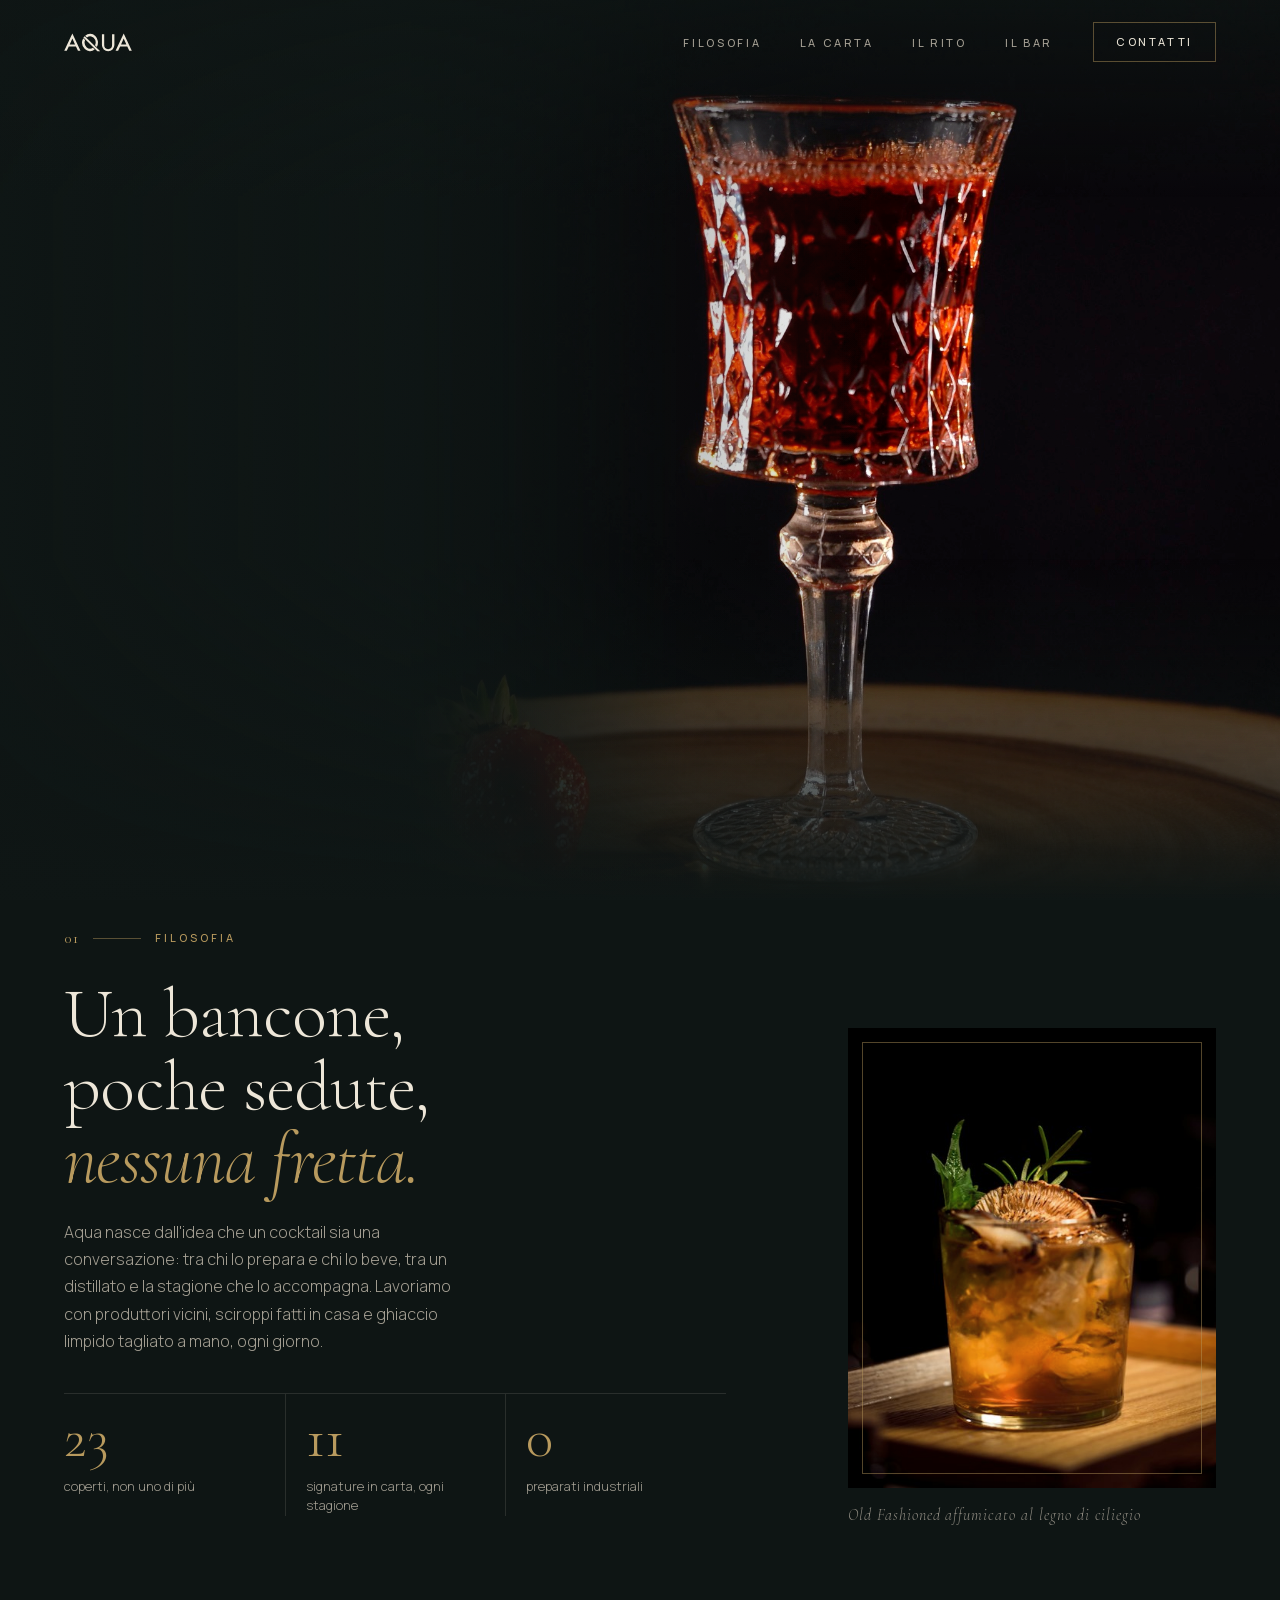
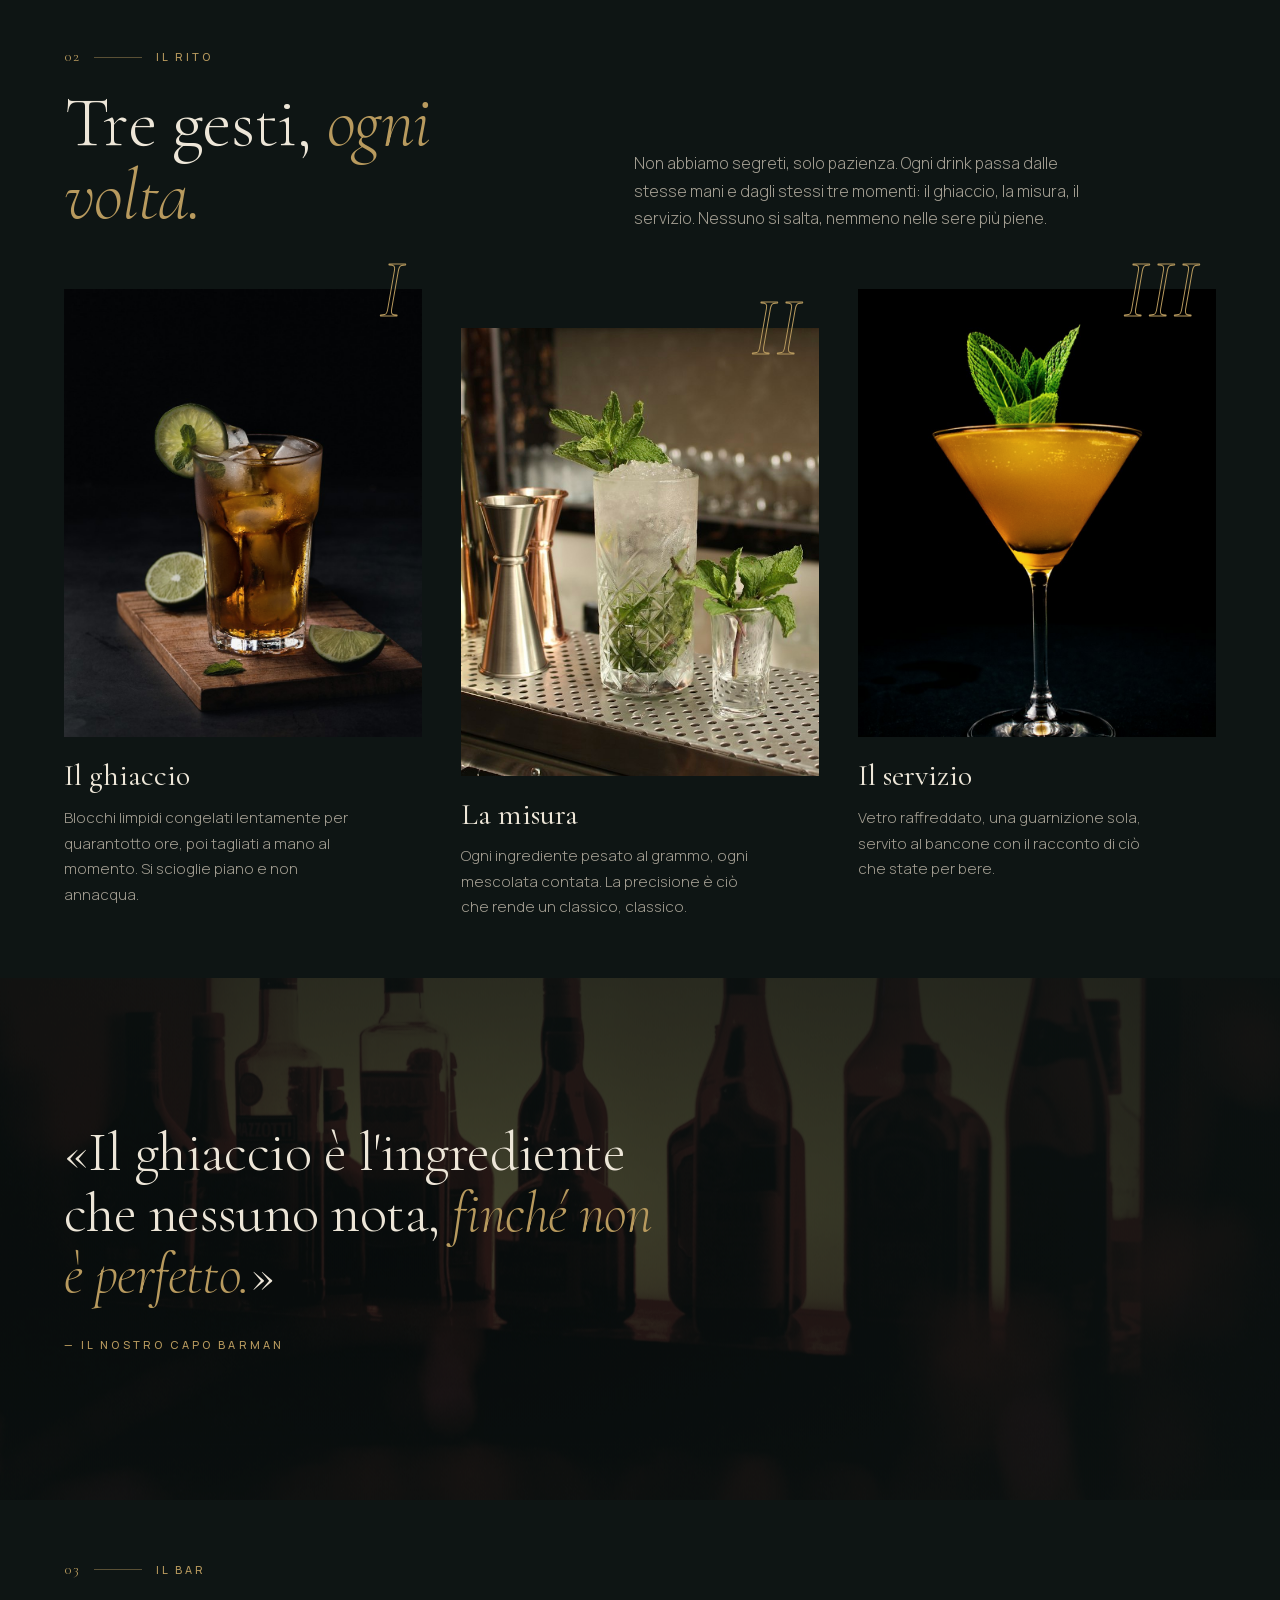
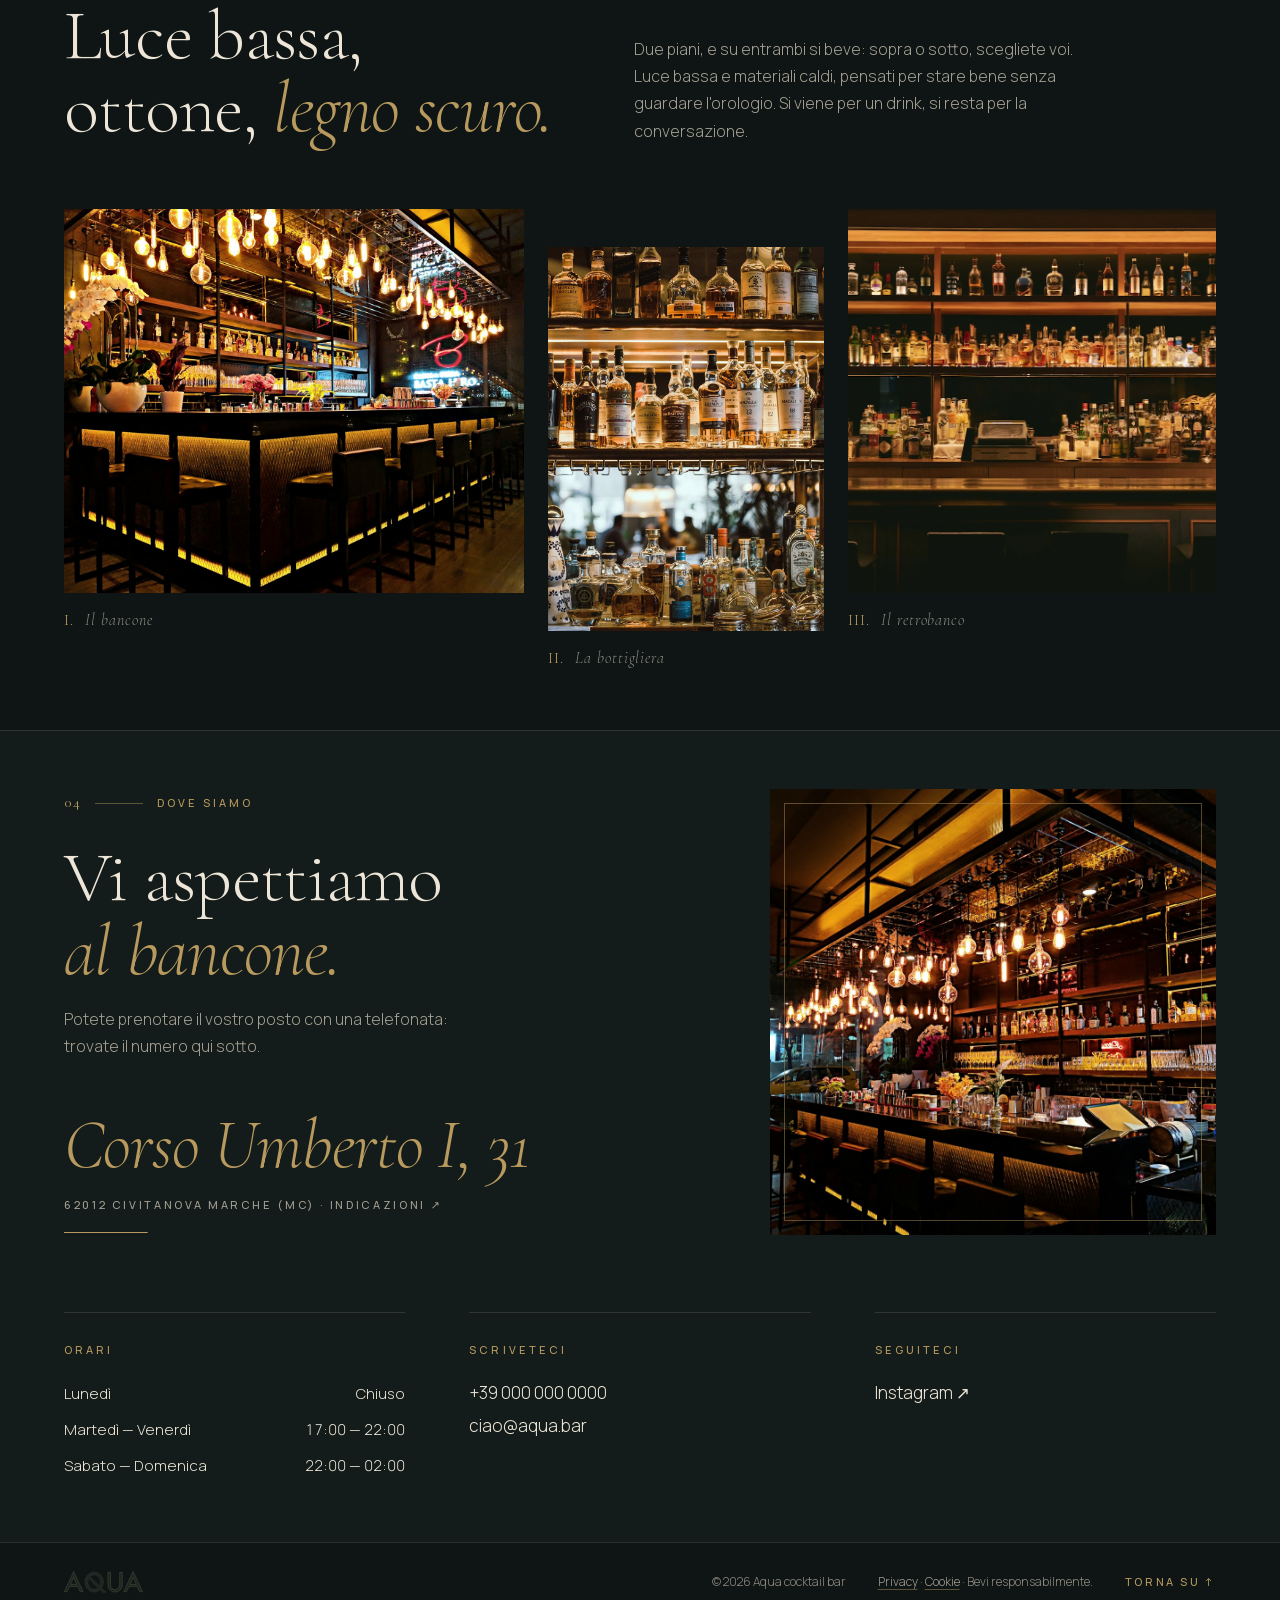
==== commit 9a844ac4: "Orari: tutti i giorni uguali, senza pallino né giorno evidenziato Co-Authored-By: Claude Opus 5.5 <n" ====
--- a/index.html
+++ b/index.html
@@ -26,7 +26,7 @@
   <link rel="preload" href="assets/fonts/cormorant-garamond-latin.woff2" as="font" type="font/woff2" crossorigin>
   <link rel="preload" href="assets/fonts/manrope-latin.woff2" as="font" type="font/woff2" crossorigin>
   <link rel="stylesheet" href="assets/css/fonts.css?v=26">
-  <link rel="stylesheet" href="assets/css/style.css?v=36">
+  <link rel="stylesheet" href="assets/css/style.css?v=37">
 </head>
 <body>
   <a class="skip" href="#main">Vai al contenuto</a>
@@ -306,6 +306,6 @@
 
   <div class="grain" aria-hidden="true"></div>
   <script src="assets/js/properties.js?v=1" defer></script>
-  <script src="assets/js/main.js?v=35" defer></script>
+  <script src="assets/js/main.js?v=36" defer></script>
 </body>
 </html>
--- a/assets/css/style.css
+++ b/assets/css/style.css
@@ -411,10 +411,10 @@
 .info-block { padding-top: 28px; border-top: 1px solid var(--line); font-size: 17px; line-height: 1.6; }
 .info-block__label { font-size: 11px; font-weight: 500; letter-spacing: .28em; text-transform: uppercase; color: var(--brass); margin-bottom: 18px; }
 .hours { width: 100%; border-collapse: collapse; font-size: 15px; }
-.hours th { text-align: left; font-weight: 300; color: var(--stone); padding: 6px 12px 6px 0; }
+/* tutti i giorni uguali: stesso carattere e colore, nessun giorno evidenziato */
+.hours th, .hours td { font-weight: inherit; color: var(--ivory); }
+.hours th { text-align: left; padding: 6px 12px 6px 0; }
 .hours td { text-align: right; padding: 6px 0; font-variant-numeric: tabular-nums; white-space: nowrap; }
-.hours tr.is-today th, .hours tr.is-today td { color: var(--ivory); }
-.hours tr.is-today th::before { content: ""; display: inline-block; width: 5px; height: 5px; border-radius: 50%; background: var(--brass); margin-right: 10px; vertical-align: middle; }
 .info-link { display: block; width: max-content; padding-block: 3px; transition: color .4s var(--ease); }
 .info-link:hover { color: var(--brass); }
 .info-note { margin-top: 10px; font-size: 14px; color: var(--mute); max-width: 30ch; }
@@ -560,7 +560,6 @@
   .visit__info .hours th, .visit__info .hours td { display: block; padding: 0; text-align: left; }
   /* il lunedì sta su una riga sola: "Lunedì  Chiuso" */
   .visit__info .hours tr[data-days="1"] { display: flex; flex-wrap: wrap; align-items: baseline; gap: 0 12px; }
-  .visit__info .hours tr.is-today th::before { margin-right: 6px; }
   .visit__info .info-link { white-space: nowrap; padding-block: 3px; }
   .site-footer { padding-block: 18px; }
   .site-footer__inner { gap: 8px; flex-wrap: wrap; }
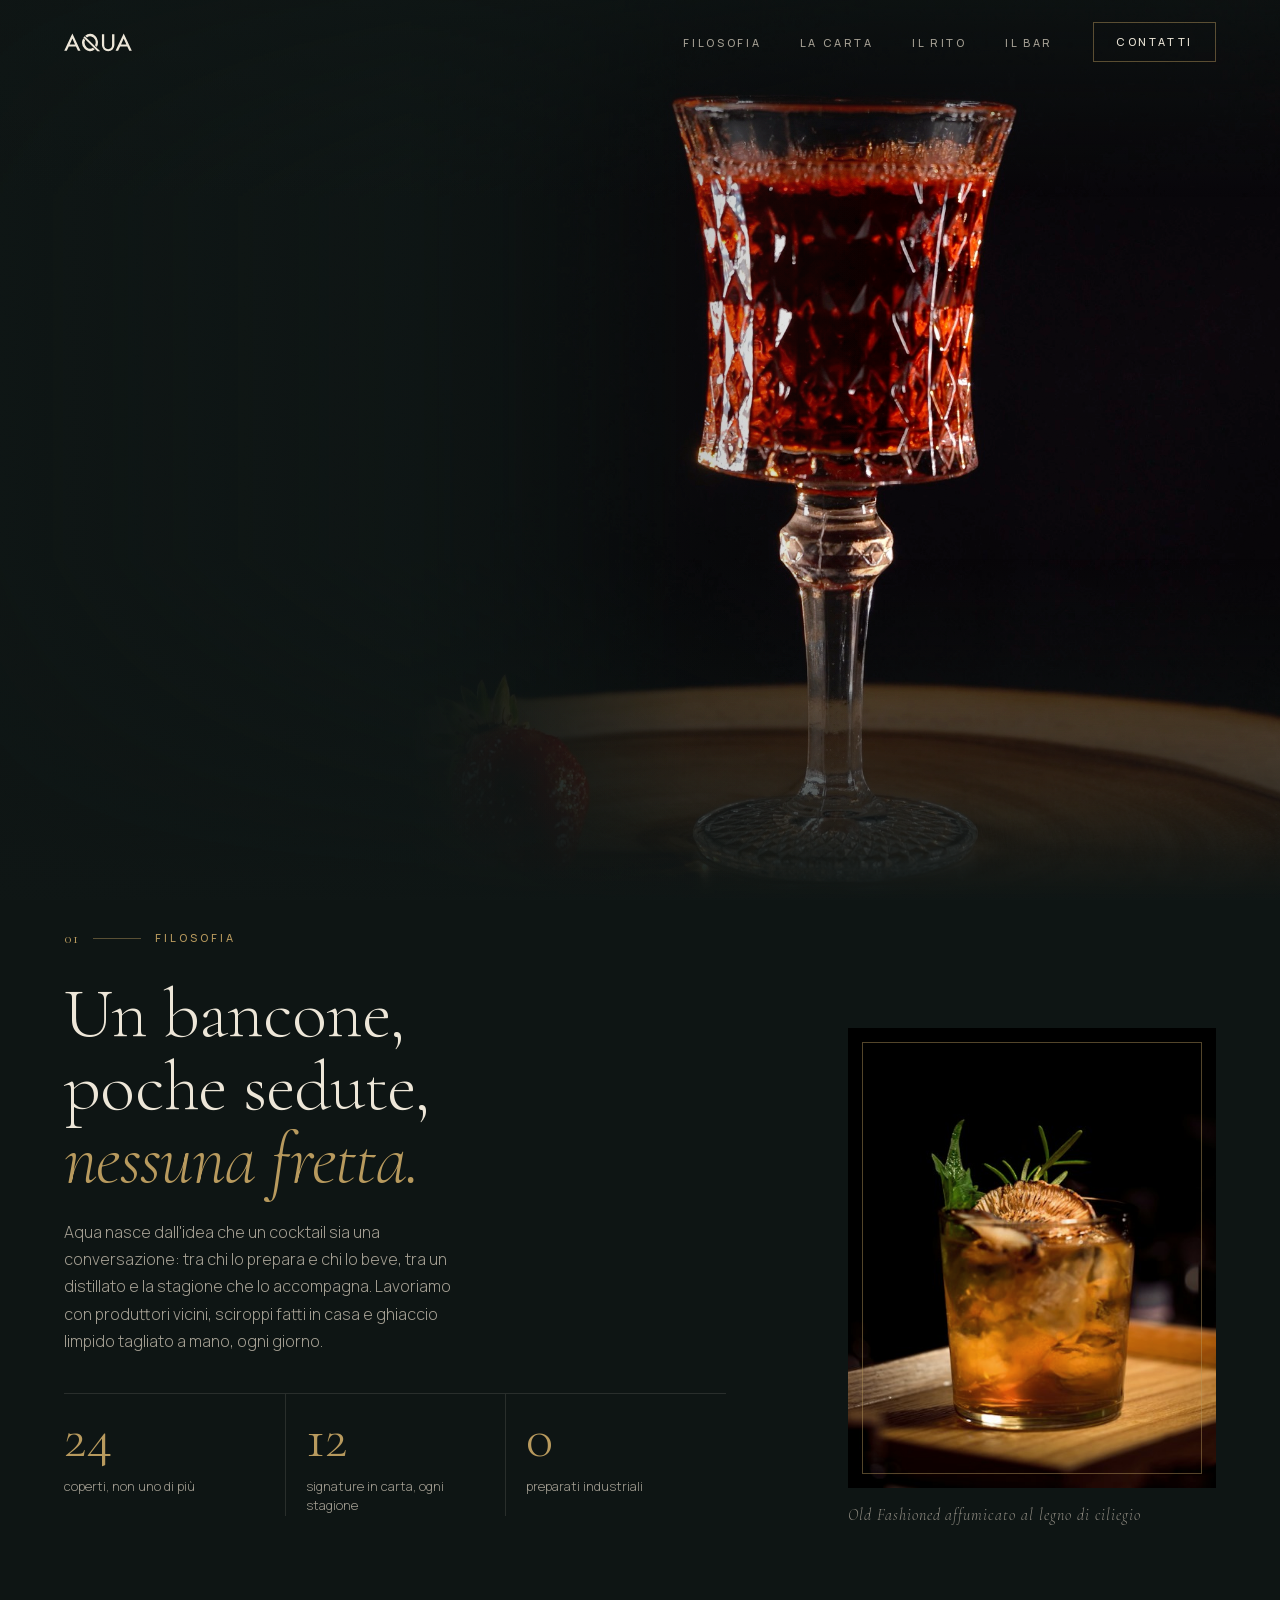
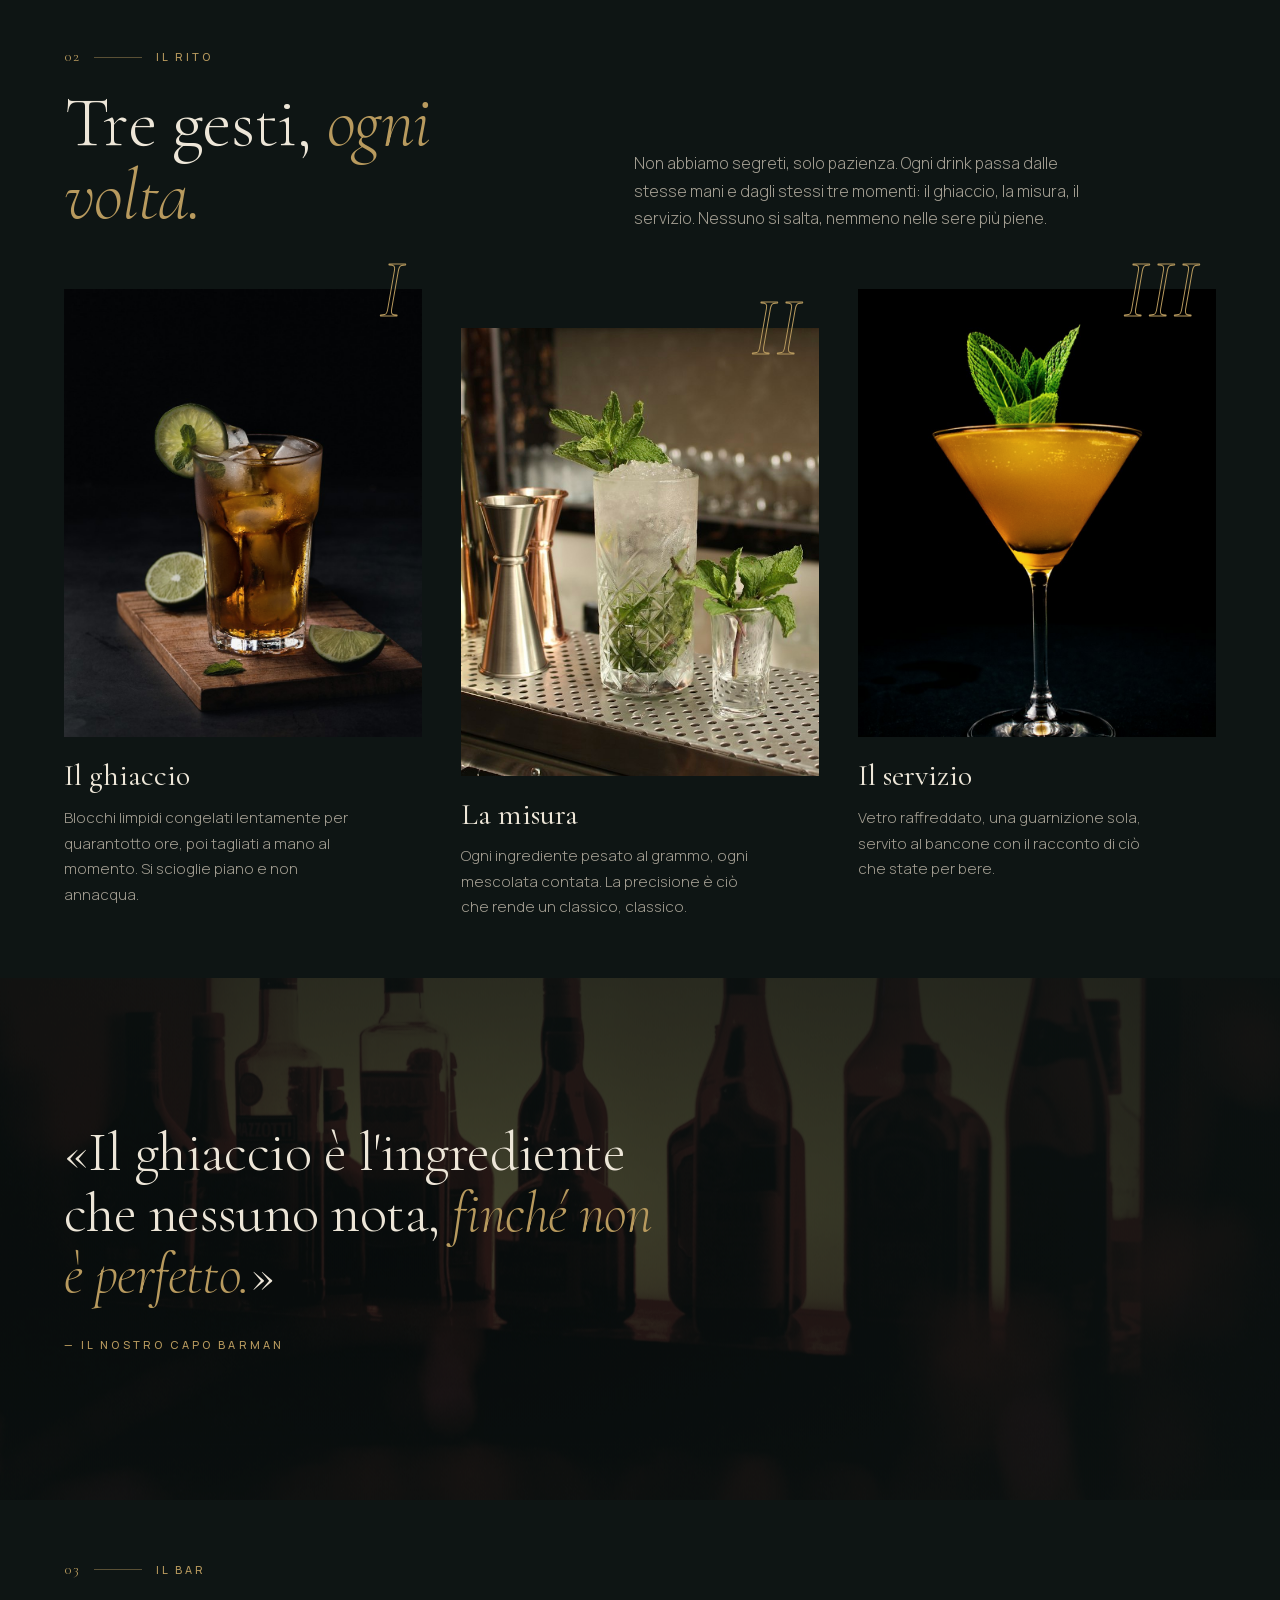
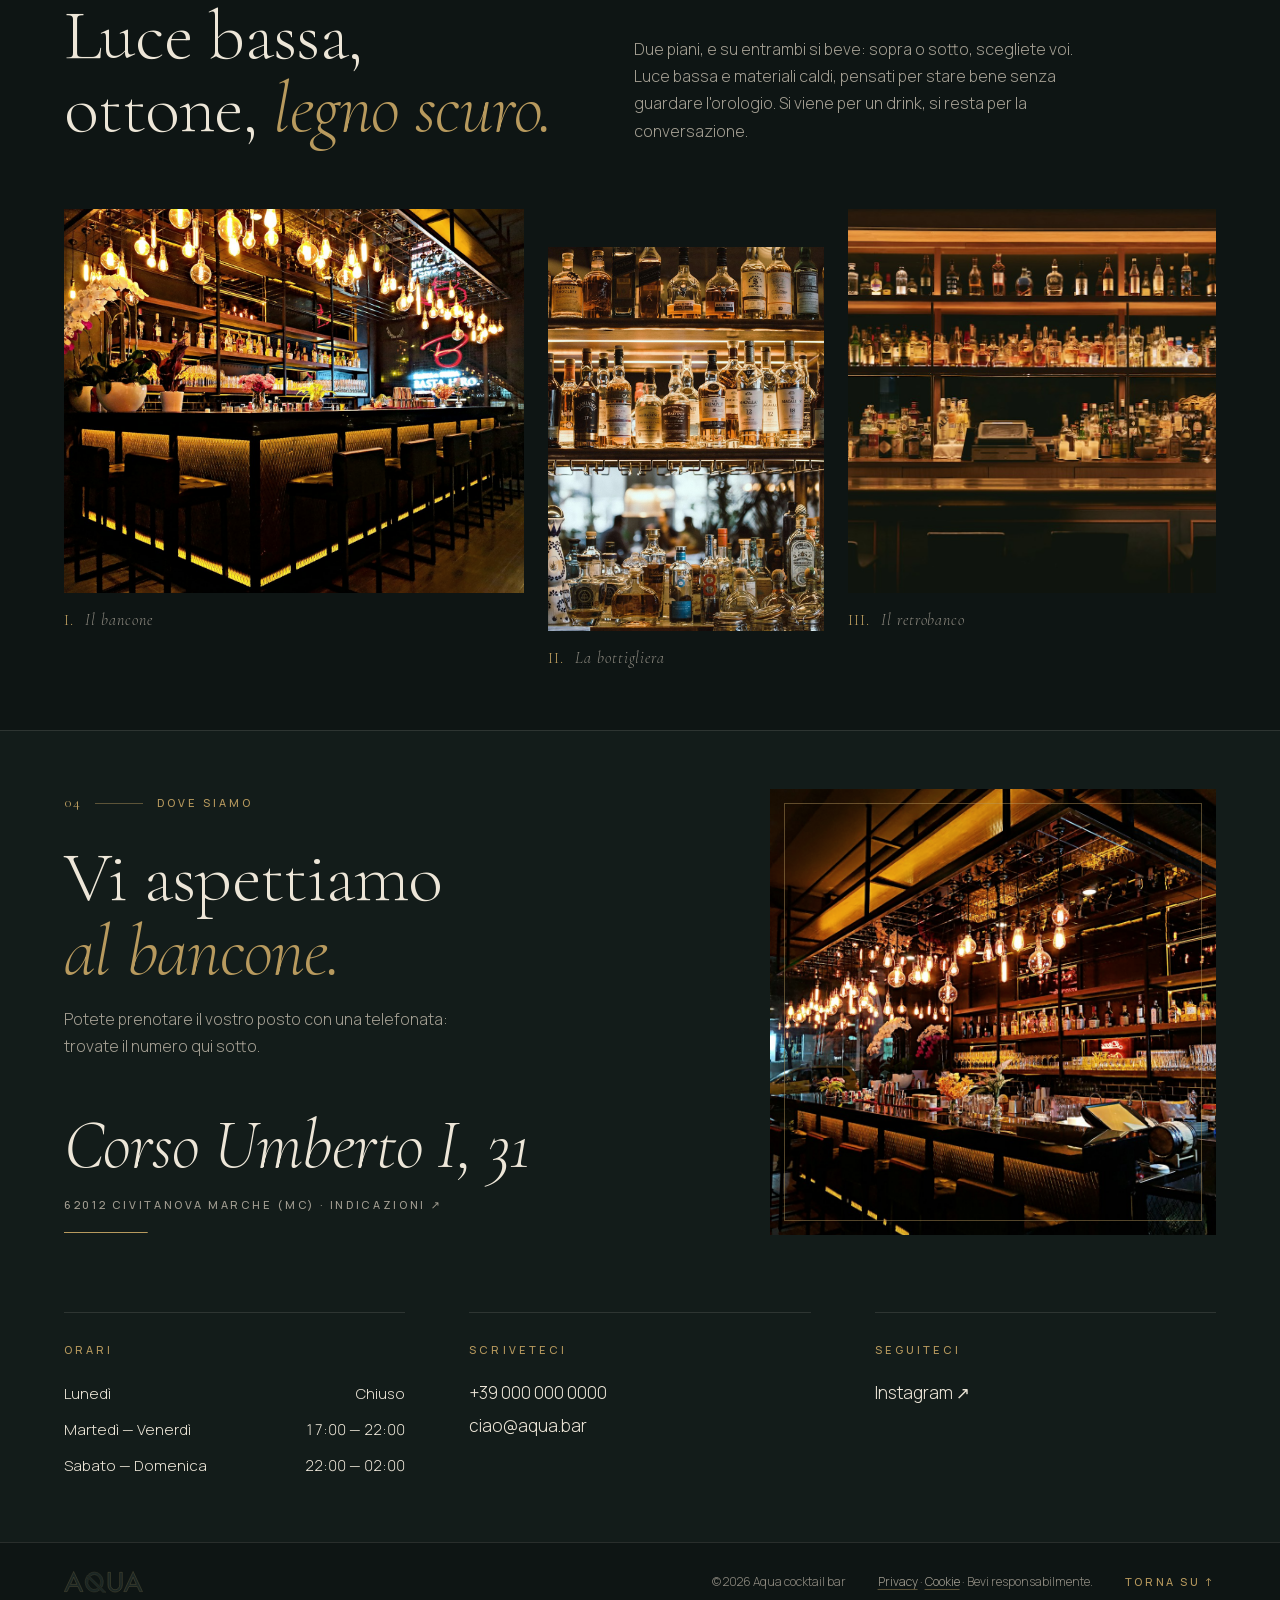
==== commit d7a514eb: "Indirizzo in Dove siamo dello stesso bianco degli orari Co-Authored-By: Claude Opus 5.5 <noreply@ant" ====
--- a/index.html
+++ b/index.html
@@ -26,7 +26,7 @@
   <link rel="preload" href="assets/fonts/cormorant-garamond-latin.woff2" as="font" type="font/woff2" crossorigin>
   <link rel="preload" href="assets/fonts/manrope-latin.woff2" as="font" type="font/woff2" crossorigin>
   <link rel="stylesheet" href="assets/css/fonts.css?v=26">
-  <link rel="stylesheet" href="assets/css/style.css?v=37">
+  <link rel="stylesheet" href="assets/css/style.css?v=38">
 </head>
 <body>
   <a class="skip" href="#main">Vai al contenuto</a>
--- a/assets/css/style.css
+++ b/assets/css/style.css
@@ -388,13 +388,13 @@
 .address-link { display: inline-block; margin-top: clamp(36px, 4vw, 56px); position: relative; padding-bottom: 18px; }
 .address-link__text {
   display: block; font-family: var(--serif); font-weight: 300; font-style: italic;
-  font-size: clamp(40px, 5.4vw, 80px); line-height: 1; color: var(--brass); letter-spacing: -.01em;
-  transition: transform .8s var(--ease-out);
+  font-size: clamp(40px, 5.4vw, 80px); line-height: 1; color: var(--ivory); letter-spacing: -.01em;
+  transition: transform .8s var(--ease-out), color .4s var(--ease);
 }
 .address-link__sub { display: block; margin-top: 16px; font-size: 11px; font-weight: 500; letter-spacing: .24em; text-transform: uppercase; color: var(--stone); transition: color .4s var(--ease); }
 .address-link::after { content: ""; position: absolute; left: 0; right: 0; bottom: 0; height: 1px; background: var(--brass); transform: scaleX(.18); transform-origin: left; transition: transform .9s var(--ease-out); }
 .address-link:hover::after { transform: scaleX(1); }
-.address-link:hover .address-link__text { transform: translateX(10px); }
+.address-link:hover .address-link__text { transform: translateX(10px); color: var(--brass); }
 .address-link:hover .address-link__sub { color: var(--ivory); }
 
 .visit__figure { position: relative; }
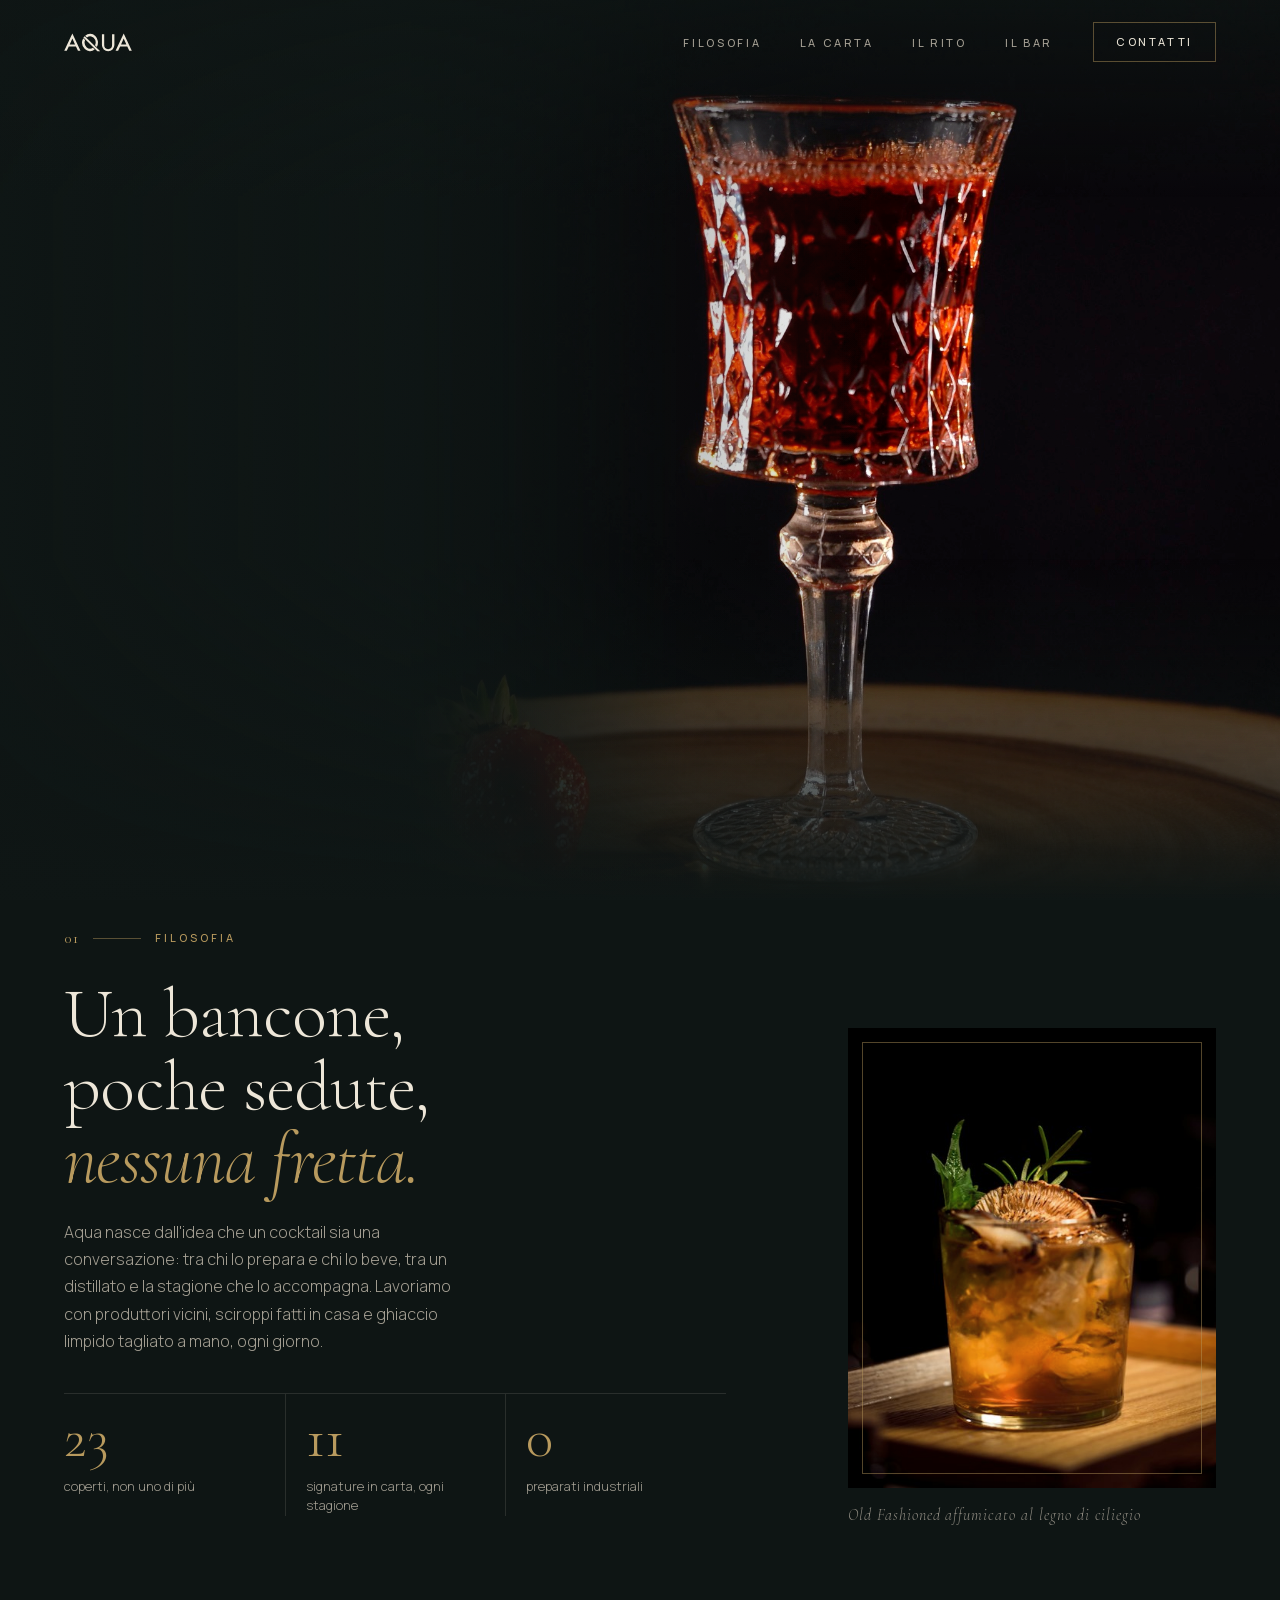
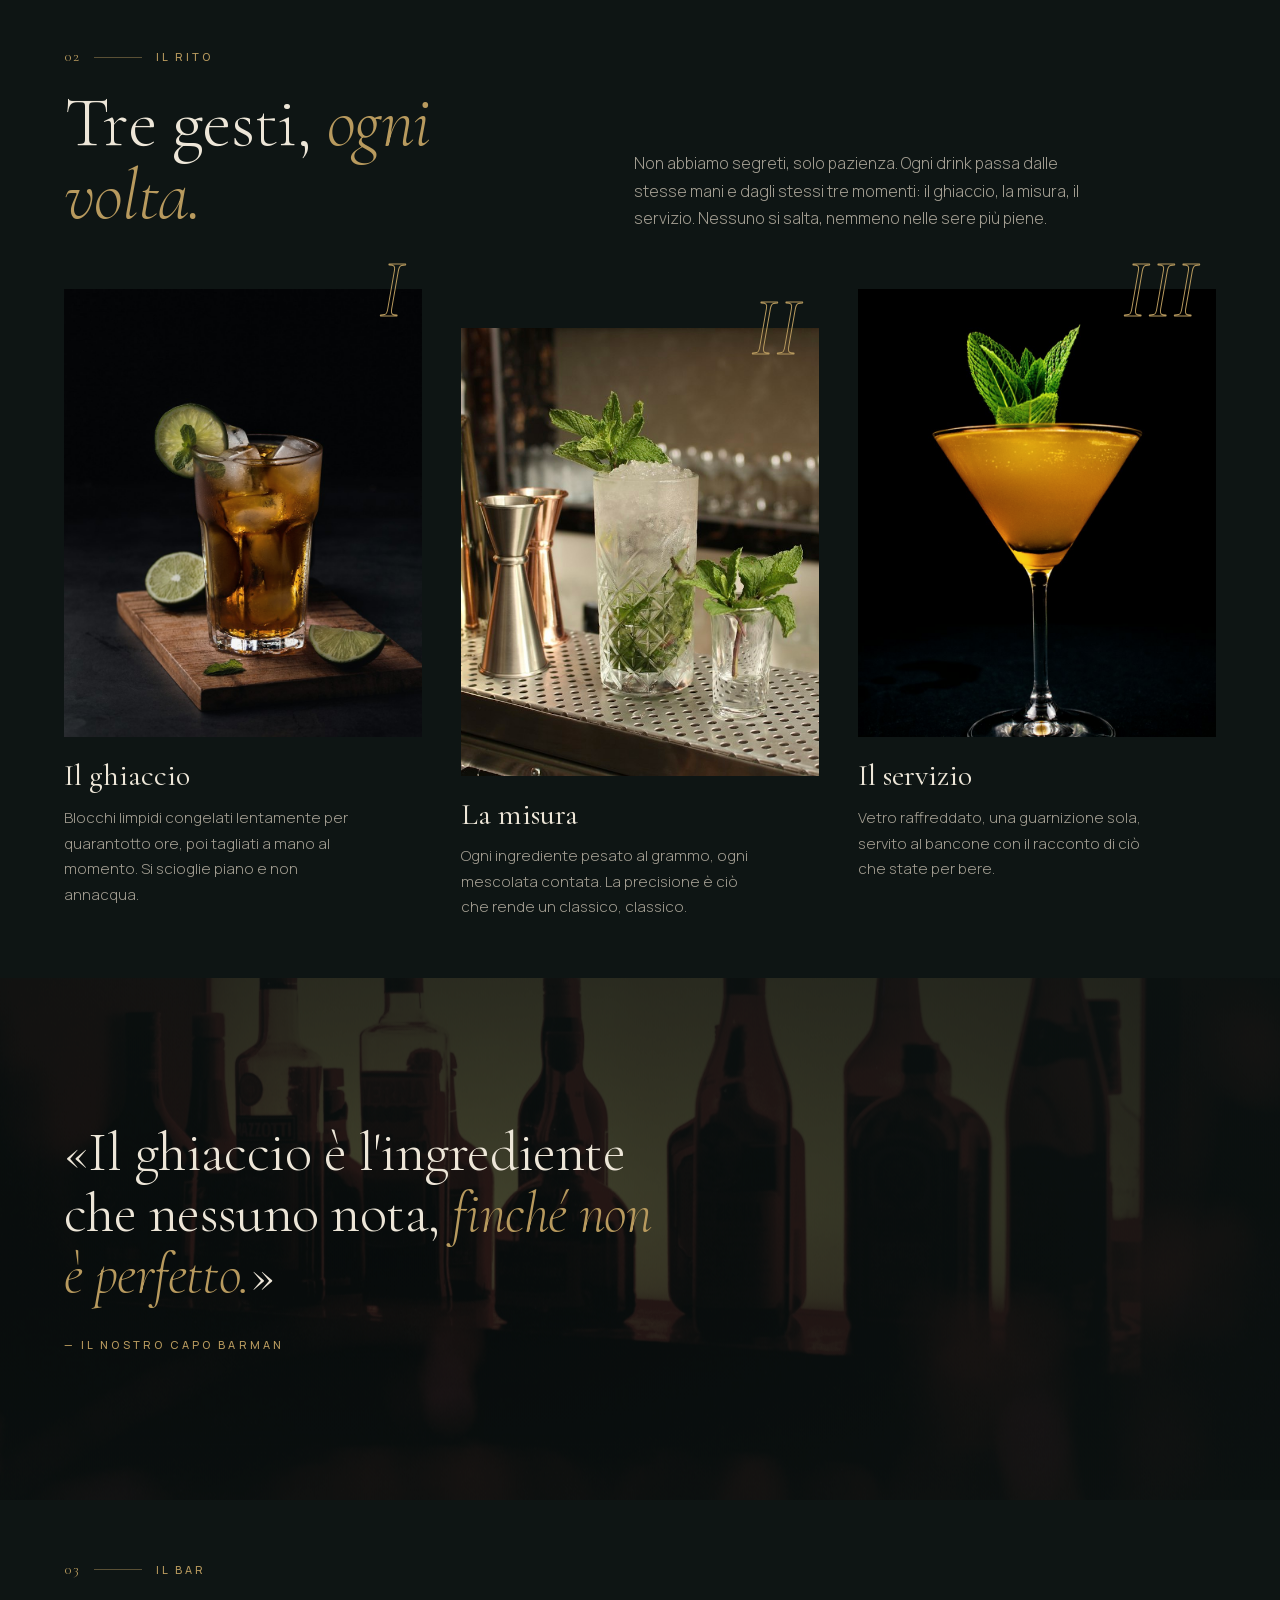
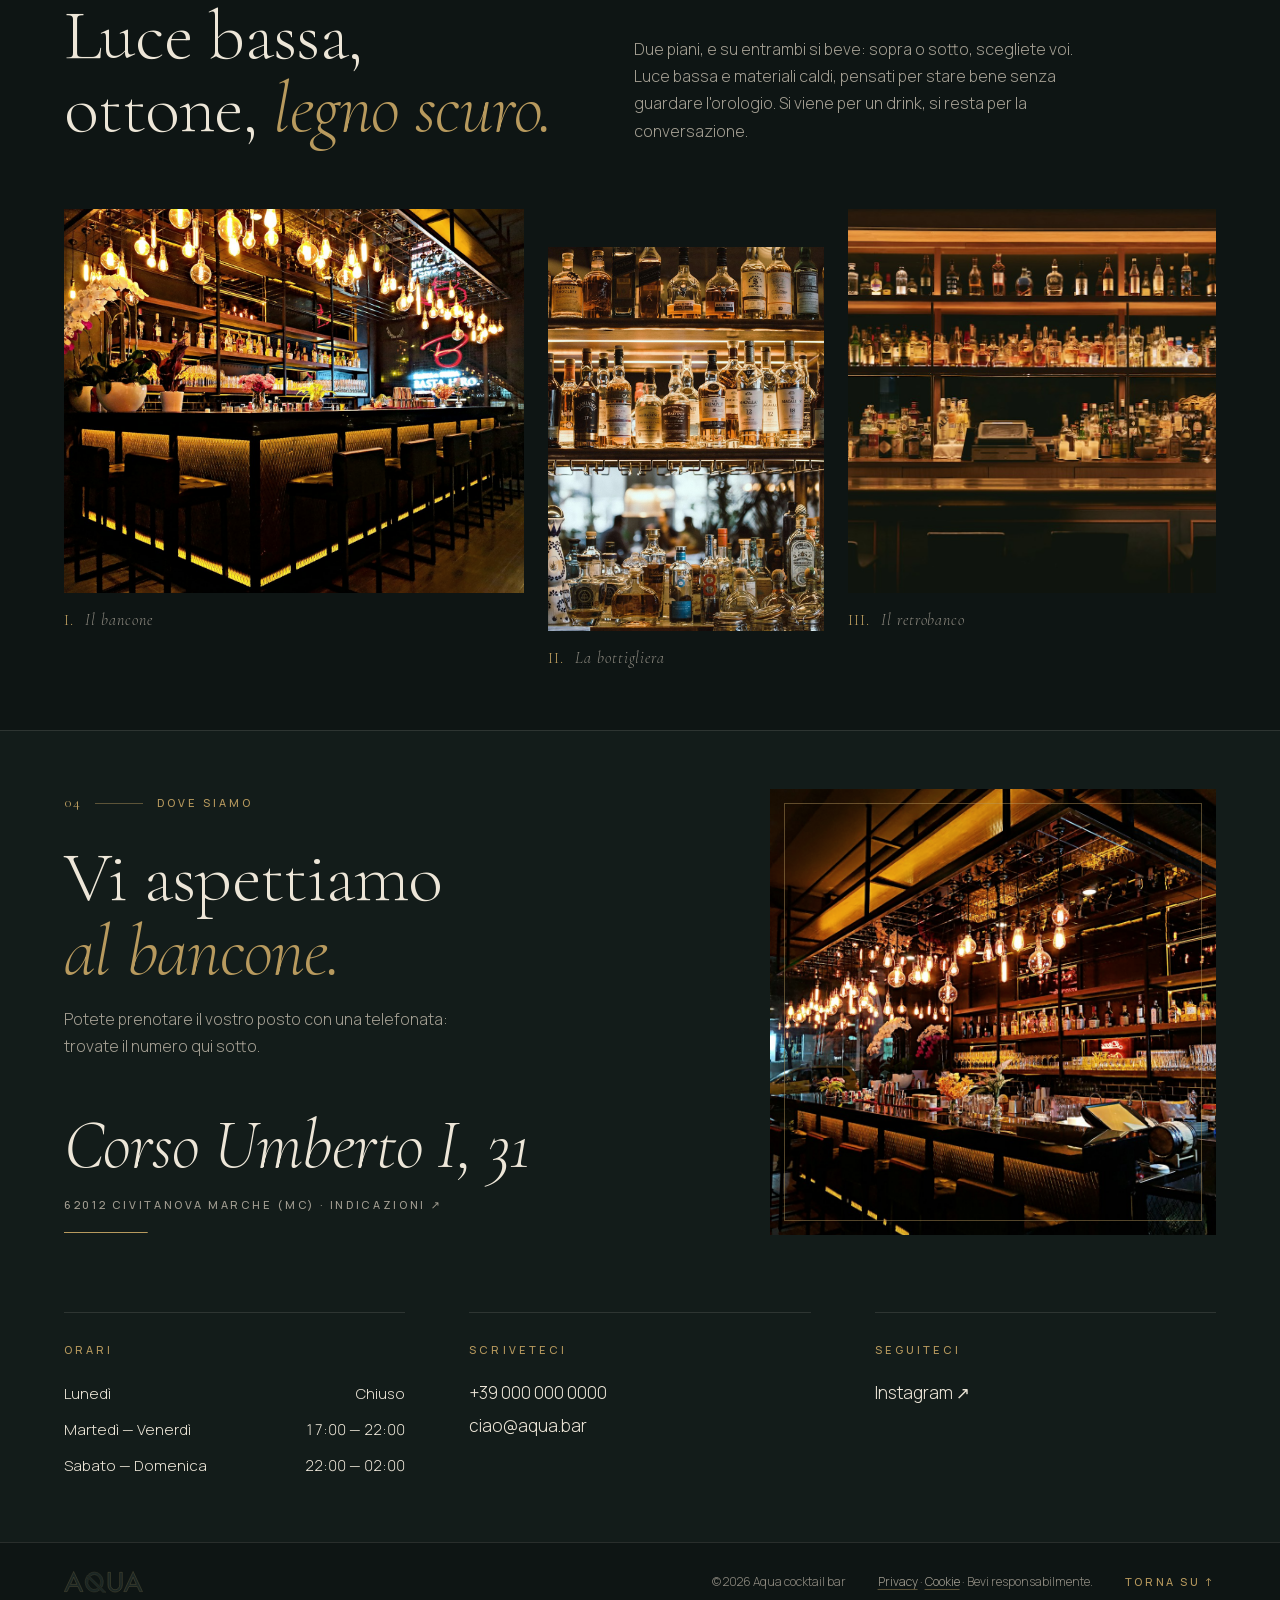
==== commit 8f338dcb: "Pagina 404, icone per la schermata Home, dati strutturati per Google, robots.txt e sitemap, anteprim" ====
--- a/index.html
+++ b/index.html
@@ -7,15 +7,49 @@
   <meta name="description" content="Aqua, cocktail bar a Civitanova Marche. Miscelazione d'autore, ghiaccio tagliato a mano e il tempo giusto per goderseli.">
   <meta name="theme-color" content="#0E1514">
   <link rel="icon" href="assets/favicon.svg?v=2" type="image/svg+xml">
+  <link rel="apple-touch-icon" href="assets/icons/apple-touch-icon.png">
+  <link rel="manifest" href="manifest.webmanifest">
   <meta property="og:type" content="website">
   <meta property="og:title" content="Aqua — Cocktail bar">
   <meta property="og:description" content="Miscelazione d'autore, ghiaccio tagliato a mano e il tempo giusto per goderseli.">
-  <!-- Anteprima per WhatsApp/Facebook: i social non leggono data/foto.properties, il percorso resta scritto qui -->
+  <!-- Link preview for WhatsApp/Facebook: social crawlers do not read data/foto.properties, so the path is written here.
+       When the site moves to its own domain, replace https://francescomalaccari98.github.io/aqua-sito/ everywhere. -->
   <meta property="og:image" content="https://francescomalaccari98.github.io/aqua-sito/assets/img/hero-calice-1920.jpg">
+  <meta property="og:image:width" content="1920">
+  <meta property="og:image:height" content="1440">
+  <meta property="og:url" content="https://francescomalaccari98.github.io/aqua-sito/">
+  <meta property="og:site_name" content="Aqua cocktail bar">
   <meta property="og:locale" content="it_IT">
+  <meta name="twitter:card" content="summary_large_image">
+  <link rel="canonical" href="https://francescomalaccari98.github.io/aqua-sito/">
+  <!-- Structured data for Google (schema.org BarOrPub). Add "telephone" once the real number is known. -->
+  <script type="application/ld+json">
+  {
+    "@context": "https://schema.org",
+    "@type": "BarOrPub",
+    "name": "Aqua cocktail bar",
+    "url": "https://francescomalaccari98.github.io/aqua-sito/",
+    "image": "https://francescomalaccari98.github.io/aqua-sito/assets/img/hero-calice-1920.jpg",
+    "description": "Cocktail bar a Civitanova Marche.",
+    "address": {
+      "@type": "PostalAddress",
+      "streetAddress": "Corso Umberto I, 31",
+      "postalCode": "62012",
+      "addressLocality": "Civitanova Marche",
+      "addressRegion": "MC",
+      "addressCountry": "IT"
+    },
+    "acceptsReservations": true,
+    "hasMenu": "https://francescomalaccari98.github.io/aqua-sito/carta.html",
+    "openingHoursSpecification": [
+      { "@type": "OpeningHoursSpecification", "dayOfWeek": ["Tuesday", "Wednesday", "Thursday", "Friday"], "opens": "17:00", "closes": "22:00", "validFrom": "2026-11-26" },
+      { "@type": "OpeningHoursSpecification", "dayOfWeek": ["Saturday", "Sunday"], "opens": "22:00", "closes": "02:00", "validFrom": "2026-11-26" }
+    ]
+  }
+  </script>
   <script>
     document.documentElement.classList.add('js');
-    // il sito si apre sempre dall'inizio, anche se nell'indirizzo è rimasto un #sezione
+    // The site always opens at the top, even if the address still contains a #section
     try {
       if ('scrollRestoration' in history) history.scrollRestoration = 'manual';
       if (location.hash) history.replaceState(null, '', location.pathname + location.search);
@@ -25,15 +59,15 @@
   </script>
   <link rel="preload" href="assets/fonts/cormorant-garamond-latin.woff2" as="font" type="font/woff2" crossorigin>
   <link rel="preload" href="assets/fonts/manrope-latin.woff2" as="font" type="font/woff2" crossorigin>
-  <link rel="stylesheet" href="assets/css/fonts.css?v=26">
-  <link rel="stylesheet" href="assets/css/style.css?v=38">
+  <link rel="stylesheet" href="assets/css/fonts.css?v=27">
+  <link rel="stylesheet" href="assets/css/style.css?v=40">
 </head>
 <body>
   <a class="skip" href="#main">Vai al contenuto</a>
 
-  <!-- ============ INTRO (solo alla prima visita della sessione) ============ -->
+  <!-- ============ INTRO (only on the first visit of the browser session) ============ -->
   <div class="intro" aria-hidden="true">
-    <!-- Prima la Q del logo, poi la parola si apre: "A" a sinistra, "UA" a destra -->
+    <!-- First the logo Q, then the word opens up: "A" on the left, "UA" on the right -->
     <svg class="intro__logo" viewBox="146 308 1084 302" focusable="false">
       <g class="intro__word">
         <path class="intro__a" fill-rule="evenodd" d="M150,591 L279,314 L408,591 L368,591 L336,521 L222,521 L190,591 Z M279,394 L321,491 L237,491 Z"/>
@@ -87,13 +121,13 @@
     <!-- ============ HERO ============ -->
     <section class="hero" aria-labelledby="hero-title">
       <div class="hero__media">
-        <!-- Copertina del video. Tutte le foto del sito si scelgono in data/foto.properties -->
+        <!-- Video cover image. Every photo on the site is chosen in data/foto.properties -->
         <picture>
           <source media="(max-width: 640px)" data-foto="hero" data-foto-variante="mobile" width="1080" height="1350">
           <img class="hero__still" data-foto="hero" width="1920" height="1440" alt="" fetchpriority="high">
         </picture>
-        <!-- Video (Pexels 8449557, licenza Pexels): i file si scelgono in data/foto.properties (hero.video…).
-             Il video precedente è in assets/backup/video-5230368. -->
+        <!-- Video (Pexels 8449557, Pexels licence): the files are chosen in data/foto.properties (hero.video…).
+             The previous video (Pexels 5230368) can be restored from git history, e.g. commit 5d4102d. -->
         <video class="hero__video" muted playsinline preload="none" aria-hidden="true" tabindex="-1"></video>
       </div>
 
@@ -111,7 +145,7 @@
       </div>
 
       <div class="hero__meta wrap" data-hero-step>
-        <!-- Conto alla rovescia: sparisce da solo all'ora dell'inaugurazione -->
+        <!-- Countdown: hides itself at the opening time and is replaced by the open/closed status -->
         <div class="countdown" data-countdown="2026-11-26T19:00:00+01:00">
           <p class="countdown__label">
             <span class="status__dot" aria-hidden="true"></span>
@@ -133,7 +167,7 @@
       </div>
     </section>
 
-    <!-- ============ 01 FILOSOFIA ============ -->
+    <!-- ============ 01 PHILOSOPHY ============ -->
     <section class="philosophy section" id="filosofia" aria-labelledby="philo-title">
       <div class="wrap philosophy__grid">
         <div class="section-index reveal">
@@ -166,7 +200,7 @@
       </div>
     </section>
 
-    <!-- ============ 03 IL RITO ============ -->
+    <!-- ============ 02 THE RITUAL ============ -->
     <section class="ritual section" id="rito" aria-labelledby="ritual-title">
       <div class="wrap">
         <div class="ritual__head">
@@ -201,7 +235,7 @@
       </div>
     </section>
 
-    <!-- ============ CITAZIONE ============ -->
+    <!-- ============ QUOTE ============ -->
     <section class="quote" aria-label="Citazione">
       <div class="quote__media" data-parallax>
         <img loading="lazy" data-foto="citazione" alt="">
@@ -212,7 +246,7 @@
       </blockquote>
     </section>
 
-    <!-- ============ 04 IL BAR ============ -->
+    <!-- ============ 03 THE BAR ============ -->
     <section class="space section" id="bar" aria-labelledby="space-title">
       <div class="wrap">
         <div class="space__head">
@@ -241,7 +275,7 @@
       </div>
     </section>
 
-    <!-- ============ 05 DOVE SIAMO ============ -->
+    <!-- ============ 04 WHERE WE ARE (address, hours, contacts) ============ -->
     <section class="visit section" id="contatti" aria-labelledby="visit-title">
       <div class="wrap">
         <div class="visit__grid">
@@ -305,7 +339,7 @@
   </footer>
 
   <div class="grain" aria-hidden="true"></div>
-  <script src="assets/js/properties.js?v=1" defer></script>
-  <script src="assets/js/main.js?v=36" defer></script>
+  <script src="assets/js/properties.js?v=2" defer></script>
+  <script src="assets/js/main.js?v=37" defer></script>
 </body>
 </html>
--- a/assets/css/fonts.css
+++ b/assets/css/fonts.css
@@ -1,5 +1,5 @@
-/* Font serviti dal sito stesso (nessuna richiesta a Google: niente IP dei visitatori a terzi).
-   Cormorant Garamond e Manrope, licenza SIL Open Font License 1.1. */
+/* Fonts are served by the site itself (no request to Google, so no visitor IPs reach third parties).
+   Cormorant Garamond and Manrope, SIL Open Font License 1.1. */
 
 @font-face {
   font-family: 'Cormorant Garamond';
--- a/assets/css/style.css
+++ b/assets/css/style.css
@@ -1,36 +1,37 @@
 /* ==========================================================================
-   Aqua — Direzione A "Notte d'ottone"
+   Aqua — main stylesheet (design direction "Brass night")
+   Shared by index.html, carta.html and privacy.html.
    ========================================================================== */
 
 :root {
-  /* Palette */
-  --ink:        #0E1514;   /* fondo principale, verde-nero */
-  --ink-2:      #131C1A;   /* superfici rialzate */
-  --ink-3:      #1B2624;   /* pannelli, input */
-  --brass:      #B89A5E;   /* ottone, accento unico */
+  /* Colour palette */
+  --ink:        #0E1514;   /* main background, green-black */
+  --ink-2:      #131C1A;   /* raised surfaces */
+  --ink-3:      #1B2624;   /* panels, inputs */
+  --brass:      #B89A5E;   /* brass, the only accent colour */
   --brass-soft: #8F7848;
-  --ivory:      #EDE6D8;   /* testo principale */
-  --stone:      #A39E92;   /* testo secondario */
-  --mute:       #8E8A80;   /* didascalie, contrasto AA su tutti i fondi */
+  --ivory:      #EDE6D8;   /* main text */
+  --stone:      #A39E92;   /* secondary text */
+  --mute:       #8E8A80;   /* captions, WCAG AA contrast on every background */
   --line:       rgba(237, 230, 216, .12);
   --line-brass: rgba(184, 154, 94, .45);
   --danger:     #D98B73;
 
-  /* Tipografia */
+  /* Typography */
   --serif: "Cormorant Garamond", "Times New Roman", serif;
   --sans:  "Manrope", system-ui, -apple-system, sans-serif;
 
-  /* Misure */
+  /* Sizes */
   --wrap: 1320px;
   --gutter: clamp(20px, 5vw, 64px);
   --section-y: clamp(40px, 4.5vw, 70px);
 
-  /* Movimento */
+  /* Motion */
   --ease: cubic-bezier(.22, .61, .36, 1);
   --ease-out: cubic-bezier(.16, 1, .3, 1);
 }
 
-/* ---------- Reset essenziale ---------- */
+/* ---------- Minimal reset ---------- */
 *, *::before, *::after { box-sizing: border-box; }
 html { -webkit-text-size-adjust: 100%; scroll-behavior: smooth; scroll-padding-top: 88px; }
 body {
@@ -62,7 +63,7 @@
 .wrap { width: 100%; max-width: var(--wrap); margin-inline: auto; padding-inline: var(--gutter); }
 .section { padding-block: var(--section-y); position: relative; }
 
-/* ---------- Elementi tipografici ---------- */
+/* ---------- Typography elements ---------- */
 .eyebrow {
   font-size: 11px; font-weight: 500; letter-spacing: .28em; text-transform: uppercase;
   color: var(--brass);
@@ -91,7 +92,7 @@
 .section-index::after { content: ""; flex: 0 0 48px; height: 1px; background: var(--line-brass); order: 1; }
 .section-index__label { order: 2; }
 
-/* ---------- Bottoni e link ---------- */
+/* ---------- Buttons and links ---------- */
 .btn {
   position: relative; display: inline-flex; align-items: center; justify-content: center;
   min-height: 48px; padding: 0 28px;
@@ -178,7 +179,7 @@
   padding: 120px var(--gutter) 40px; display: flex; flex-direction: column; justify-content: space-between;
   opacity: 0; pointer-events: none; transition: opacity .5s var(--ease);
 }
-/* "hidden" deve vincere sul display:flex, altrimenti il velo trasparente blocca i clic sulla pagina */
+/* "hidden" must win over display:flex, otherwise the invisible overlay blocks clicks on the page */
 .mobile-menu[hidden] { display: none; }
 .mobile-menu.is-open { opacity: 1; pointer-events: auto; }
 .mobile-menu__list li { overflow: hidden; border-bottom: 1px solid var(--line); }
@@ -206,7 +207,7 @@
   padding-top: clamp(88px, 14vh, 120px); overflow: hidden;
 }
 .hero__media { position: absolute; inset: 0; z-index: -1; background: var(--ink); }
-/* video e copertina occupano la destra e sfumano verso il testo */
+/* video and cover image fill the right side and fade towards the text */
 .hero__still, .hero__video {
   position: absolute; top: 0; right: 0; width: 68%; height: 100%;
   object-fit: cover; object-position: 50% 50%;
@@ -245,7 +246,7 @@
 .status { display: flex; align-items: center; gap: 12px; font-size: 12px; letter-spacing: .14em; text-transform: uppercase; color: var(--stone); }
 .status[hidden], .countdown[hidden] { display: none; }
 
-/* ---------- Conto alla rovescia ---------- */
+/* ---------- Opening countdown ---------- */
 .countdown { display: flex; flex-direction: column; align-items: flex-start; gap: clamp(12px, 1.8vh, 18px); }
 .countdown__label {
   display: flex; align-items: center; gap: 12px;
@@ -260,7 +261,7 @@
   font-variant-numeric: lining-nums tabular-nums; color: var(--ivory);
 }
 .countdown__num.is-tick { animation: tick .5s var(--ease-out); }
-/* scatto discreto: il numero scende appena e non sparisce mai del tutto */
+/* subtle tick: the number drops slightly and never disappears completely */
 @keyframes tick { from { opacity: .45; transform: translateY(-18%); } to { opacity: 1; transform: none; } }
 .countdown__unit:last-child .countdown__num { color: var(--brass); }
 .countdown__cap { margin-top: 10px; font-size: 11px; font-weight: 500; letter-spacing: .22em; text-transform: uppercase; color: var(--mute); }
@@ -278,7 +279,7 @@
 .scroll-cue span { position: absolute; left: 12px; top: 0; width: 1px; height: 40%; background: var(--brass); animation: cue 2.2s var(--ease) infinite; }
 @keyframes cue { 0% { transform: translateY(-100%); } 100% { transform: translateY(260%); } }
 
-/* Animazione d'ingresso dell'hero */
+/* Hero entrance animation */
 .js [data-hero-step] { opacity: 0; transform: translateY(24px); }
 .js .hero__title [data-hero-step] { opacity: 1; transform: translateY(105%); }
 .js .is-loaded [data-hero-step] {
@@ -287,7 +288,7 @@
   transition-delay: calc(var(--i, 0) * 110ms + 250ms);
 }
 
-/* ---------- Filosofia ---------- */
+/* ---------- Philosophy ---------- */
 .philosophy.section { padding-top: clamp(12px, 2vw, 28px); }
 .philosophy__grid {
   display: grid; grid-template-columns: repeat(12, minmax(0, 1fr)); column-gap: 24px; align-items: start;
@@ -310,7 +311,7 @@
 .philosophy__figure .frame::after { content: ""; position: absolute; inset: 14px; border: 1px solid var(--line-brass); pointer-events: none; }
 figcaption { margin-top: 14px; font-size: 12px; letter-spacing: .06em; color: var(--mute); font-style: italic; font-family: var(--serif); font-size: 16px; }
 
-/* ---------- La carta ---------- */
+/* ---------- Drinks menu items (used by carta.html) ---------- */
 
 
 .drinks { animation: panelIn .8s var(--ease-out); }
@@ -326,7 +327,7 @@
 .drink__cur { font-size: .7em; color: var(--mute); }
 .drink__glass { grid-column: 1; grid-row: 1; align-self: center; color: var(--brass); line-height: 0; }
 .drink__glass svg { width: 28px; height: 28px; }
-.drink__bottle { grid-column: 2 / -1; margin-top: 4px; font-size: 12px; letter-spacing: .14em; text-transform: uppercase; color: var(--brass-soft); }
+.drink__bottle { grid-column: 2 / -1; margin-top: 4px; font-size: 12px; letter-spacing: .14em; text-transform: uppercase; color: var(--brass); }
 .drink__notes { grid-column: 2 / -1; margin-top: 8px; font-size: 14px; color: var(--stone); max-width: 52ch; transition: color .5s var(--ease); }
 .drink:hover .drink__name, .drink.is-active .drink__name { color: var(--brass); transform: translateX(8px); }
 .drink:hover .drink__notes, .drink.is-active .drink__notes { color: var(--ivory); }
@@ -335,12 +336,12 @@
 .legend li { display: flex; align-items: center; gap: 8px; font-size: 11px; font-weight: 500; letter-spacing: .16em; text-transform: uppercase; color: var(--stone); }
 .legend__glass { line-height: 0; color: var(--brass); }
 .legend__glass svg { width: 22px; height: 22px; }
-/* le foto arrivano da data/foto.properties: finché il percorso non c'è, niente icona di immagine rotta */
+/* photos come from data/foto.properties: until the path is set, hide the broken-image icon */
 img[data-foto]:not([src]) { visibility: hidden; }
 .show-sm { display: none; }
 .sr-only { position: absolute; width: 1px; height: 1px; margin: -1px; padding: 0; overflow: hidden; clip: rect(0 0 0 0); white-space: nowrap; border: 0; }
 
-/* ---------- Citazione ---------- */
+/* ---------- Quote band ---------- */
 .quote { position: relative; min-height: clamp(360px, 58vh, 560px); display: flex; align-items: center; overflow: hidden; isolation: isolate; }
 .quote__media { position: absolute; inset: -12% 0; z-index: -1; will-change: transform; }
 .quote__media img { width: 100%; height: 100%; object-fit: cover; filter: saturate(.45) sepia(.25) brightness(.55); }
@@ -348,7 +349,7 @@
 .quote__text p { font-family: var(--serif); font-weight: 300; font-size: clamp(32px, 4.4vw, 64px); line-height: 1.08; max-width: 22ch; letter-spacing: -.01em; }
 .quote__text footer { margin-top: 32px; font-size: 11px; font-weight: 500; letter-spacing: .28em; text-transform: uppercase; color: var(--brass); }
 
-/* ---------- Il bar ---------- */
+/* ---------- The bar (gallery) ---------- */
 .space__head { display: grid; grid-template-columns: minmax(0, 1fr) minmax(0, 1.15fr); gap: 16px 64px; align-items: end; }
 .space__head .section-index { grid-column: 1 / -1; margin-bottom: 0; }
 .space__head .display { max-width: 18ch; }
@@ -359,11 +360,11 @@
 .gallery figcaption span { font-style: normal; color: var(--brass); margin-right: 6px; }
 .gallery__item:hover img, .philosophy__figure:hover img { transform: scale(1.04); filter: saturate(1); }
 
-/* ---------- Il rito ---------- */
+/* ---------- The ritual (three steps) ---------- */
 .ritual__head { display: grid; grid-template-columns: minmax(0, 1fr) minmax(0, 1.15fr); gap: 16px 64px; align-items: end; }
 .ritual__head .section-index { grid-column: 1 / -1; margin-bottom: 0; }
 .ritual__head .display { max-width: 14ch; }
-/* la descrizione parte dal centro della pagina, vicino al titolo */
+/* on desktop the description starts at the centre of the page, close to the title */
 .ritual__head .lead, .space__head .lead { max-width: 52ch; }
 .ritual { --step-num: clamp(64px, 6.4vw, 104px); }
 .ritual__steps { display: grid; grid-template-columns: repeat(3, minmax(0, 1fr)); gap: clamp(24px, 3vw, 48px); margin-top: calc(var(--step-num) * .48 + 18px); }
@@ -379,7 +380,7 @@
 .step__text { margin-top: 12px; font-size: 15px; color: var(--stone); max-width: 34ch; }
 .step:hover img { transform: scale(1.04); filter: saturate(1); }
 
-/* ---------- Dove siamo ---------- */
+/* ---------- Where we are ---------- */
 .visit { background: var(--ink-2); border-top: 1px solid var(--line); overflow: hidden; }
 .visit__grid { display: grid; grid-template-columns: minmax(0, 1.15fr) minmax(0, .85fr); gap: clamp(48px, 8vw, 128px); align-items: center; }
 .visit__main .display { max-width: 12ch; }
@@ -411,7 +412,7 @@
 .info-block { padding-top: 28px; border-top: 1px solid var(--line); font-size: 17px; line-height: 1.6; }
 .info-block__label { font-size: 11px; font-weight: 500; letter-spacing: .28em; text-transform: uppercase; color: var(--brass); margin-bottom: 18px; }
 .hours { width: 100%; border-collapse: collapse; font-size: 15px; }
-/* tutti i giorni uguali: stesso carattere e colore, nessun giorno evidenziato */
+/* every day looks the same: same font and colour, no "today" highlight */
 .hours th, .hours td { font-weight: inherit; color: var(--ivory); }
 .hours th { text-align: left; padding: 6px 12px 6px 0; }
 .hours td { text-align: right; padding: 6px 0; font-variant-numeric: tabular-nums; white-space: nowrap; }
@@ -420,7 +421,7 @@
 .info-note { margin-top: 10px; font-size: 14px; color: var(--mute); max-width: 30ch; }
 
 /* ---------- Footer ---------- */
-/* una sola riga, anche su mobile */
+/* a single row, on mobile too */
 .site-footer { border-top: 1px solid var(--line); padding-block: 22px; }
 .site-footer__inner { display: flex; align-items: center; gap: 12px 32px; }
 .site-footer__mark { line-height: 0; margin-right: auto; }
@@ -430,7 +431,7 @@
 .site-footer__legal a:hover { color: var(--brass); }
 .site-footer__top { display: inline-block; padding-block: 8px; white-space: nowrap; font-size: 11px; font-weight: 500; letter-spacing: .24em; text-transform: uppercase; color: var(--brass); }
 
-/* ---------- Grana pellicola ---------- */
+/* ---------- Film grain overlay ---------- */
 .grain {
   position: fixed; inset: 0; z-index: 90; pointer-events: none; opacity: .06; mix-blend-mode: overlay;
   background-image: url("data:image/svg+xml,%3Csvg xmlns='http://www.w3.org/2000/svg' width='160' height='160'%3E%3Cfilter id='n'%3E%3CfeTurbulence type='fractalNoise' baseFrequency='.9' numOctaves='2' stitchTiles='stitch'/%3E%3C/filter%3E%3Crect width='100%25' height='100%25' filter='url(%23n)'/%3E%3C/svg%3E");
@@ -457,10 +458,10 @@
 .has-intro .intro { animation: introFailsafe 0s 4.5s forwards; }
 @keyframes introFailsafe { to { visibility: hidden; } }
 
-/* ---------- Rivelazione allo scroll ---------- */
+/* ---------- Reveal on scroll ---------- */
 .js .reveal { opacity: 0; transform: translateY(32px); transition: opacity 1.1s var(--ease), transform 1.2s var(--ease-out); }
 .js .reveal.is-visible { opacity: 1; transform: none; }
-/* immagini: un sipario scuro che si ritira, con un filo d'ottone sul bordo */
+/* images: a dark curtain slides away, with a thin brass line on its edge */
 .js .reveal .frame::before {
   content: ""; position: absolute; inset: 0; z-index: 2; pointer-events: none;
   background: var(--ink-3); border-top: 1px solid var(--brass);
@@ -471,7 +472,7 @@
 .js .reveal.is-visible .frame img { transform: scale(1); transition: transform 2.2s var(--ease-out), filter 1s var(--ease); }
 .js .reveal.is-visible:hover .frame img { transform: scale(1.04); transition-duration: 1.6s; }
 
-/* ---------- Dettagli ---------- */
+/* ---------- Details ---------- */
 .hero__address { font-size: 12px; letter-spacing: .14em; text-transform: uppercase; color: var(--stone); margin-left: auto; margin-right: 32px; }
 
 /* ==========================================================================
@@ -500,7 +501,7 @@
 }
 
 @media (max-width: 800px) {
-  /* rito e galleria diventano nastri orizzontali da scorrere */
+  /* the ritual steps and the gallery become horizontal swipe strips */
   .ritual__steps, .gallery {
     grid-template-columns: none; grid-auto-flow: column; grid-auto-columns: 78%;
     overflow-x: auto; overflow-y: hidden; overscroll-behavior-x: contain;
@@ -558,7 +559,7 @@
   .visit__info .hours { font-size: inherit; }
   .visit__info .hours tr { display: block; padding-block: 3px; }
   .visit__info .hours th, .visit__info .hours td { display: block; padding: 0; text-align: left; }
-  /* il lunedì sta su una riga sola: "Lunedì  Chiuso" */
+  /* Monday fits on one line: "Lunedì  Chiuso" */
   .visit__info .hours tr[data-days="1"] { display: flex; flex-wrap: wrap; align-items: baseline; gap: 0 12px; }
   .visit__info .info-link { white-space: nowrap; padding-block: 3px; }
   .site-footer { padding-block: 18px; }
@@ -572,7 +573,7 @@
   .hero__meta .scroll-cue { display: none; }
 }
 
-/* telefoni in orizzontale e schermi molto bassi */
+/* phones in landscape and very short screens */
 @media (max-height: 500px) and (orientation: landscape) {
   .hero { padding-top: 64px; }
   .hero__title { font-size: clamp(36px, 13vh, 64px); }
@@ -597,7 +598,7 @@
 
 [tabindex="-1"]:focus { outline: none; }
 
-/* ---------- Pagina Privacy e cookie ---------- */
+/* ---------- Privacy and cookie page ---------- */
 .legal-top { border-bottom: 1px solid var(--line); }
 .legal-top__inner { height: 84px; display: flex; align-items: center; gap: 24px; }
 .legal { max-width: 860px; padding-block: clamp(56px, 8vw, 104px) clamp(64px, 8vw, 112px); }
@@ -631,8 +632,19 @@
   .legal__table td::before { content: attr(data-label); font-size: 11px; font-weight: 500; letter-spacing: .16em; text-transform: uppercase; color: var(--mute); padding-top: 3px; }
 }
 
-/* ---------- Pagina carta.html ---------- */
-/* foto fissa dietro al menu: sfocata e scurita perché il testo resti leggibile */
+/* ---------- 404 page ---------- */
+.notfound { min-height: 70vh; display: flex; flex-direction: column; justify-content: center; padding-block: clamp(48px, 10vh, 120px); }
+.notfound__code {
+  font-family: var(--serif); font-style: italic; font-weight: 300; line-height: .9;
+  font-size: clamp(110px, 22vw, 240px); color: transparent; -webkit-text-stroke: 1px var(--brass);
+  margin-bottom: clamp(8px, 2vw, 20px);
+}
+.notfound .eyebrow { margin-bottom: 14px; }
+.notfound .lead { margin-top: 18px; }
+.notfound__actions { display: flex; flex-wrap: wrap; align-items: center; gap: 20px 36px; margin-top: clamp(28px, 4vw, 44px); }
+
+/* ---------- carta.html page (the QR code menu) ---------- */
+/* fixed photo behind the menu: blurred and darkened so the text stays readable */
 .carta-bg { position: fixed; inset: 0; z-index: -1; overflow: hidden; pointer-events: none; background: var(--ink); }
 .carta-bg img {
   width: 100%; height: 100%; object-fit: cover;
@@ -676,6 +688,8 @@
 .carta__info h2 { font-size: 11px; font-weight: 500; letter-spacing: .24em; text-transform: uppercase; color: var(--brass); }
 .carta__info p { font-size: 14px; color: var(--mute); max-width: 62ch; }
 .carta__error { margin-top: 40px; color: var(--stone); }
+/* reserve room while the menu loads, so the footer does not jump (layout shift) */
+.carta:not(.is-ready) [data-carta-body] { min-height: 100vh; }
 .carta__top { display: flex; align-items: center; gap: 24px; }
 @media (max-width: 640px) {
   .carta .drink { column-gap: 12px; grid-template-columns: 26px auto minmax(16px, 1fr) auto; }
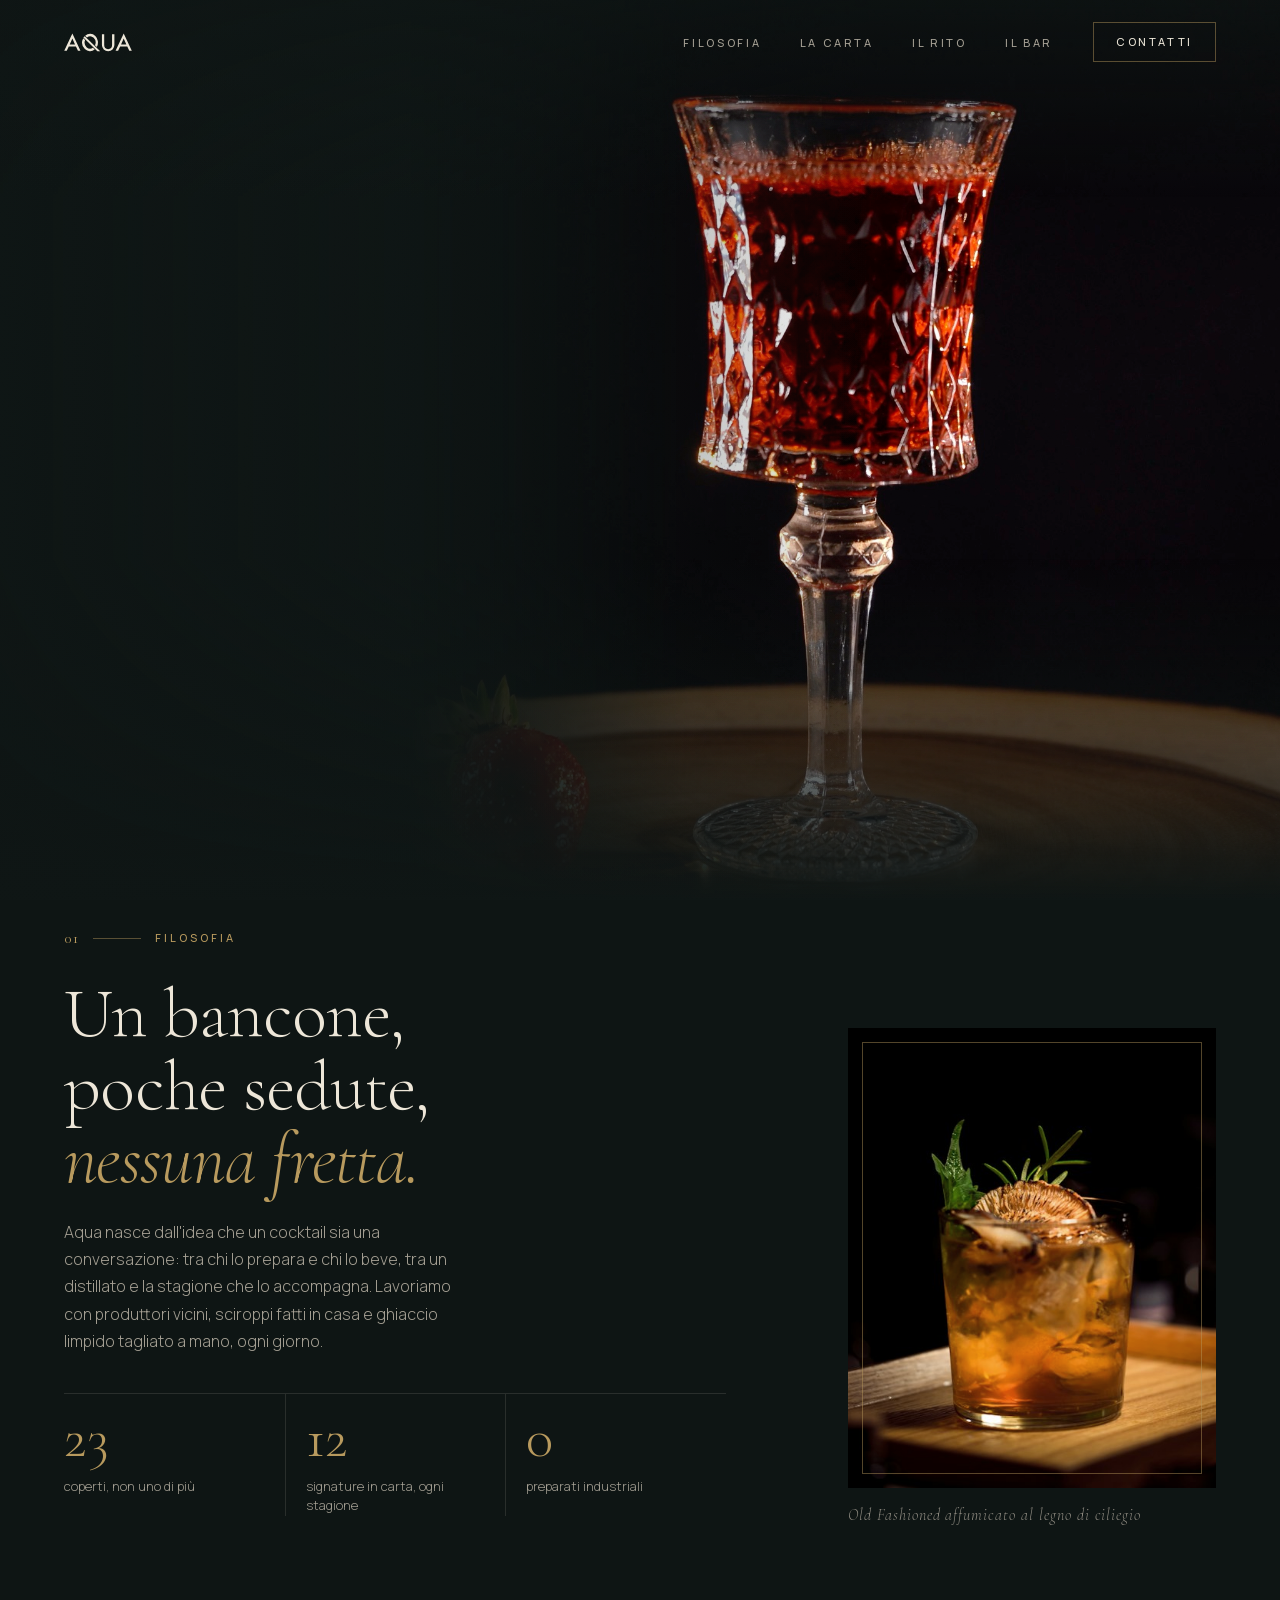
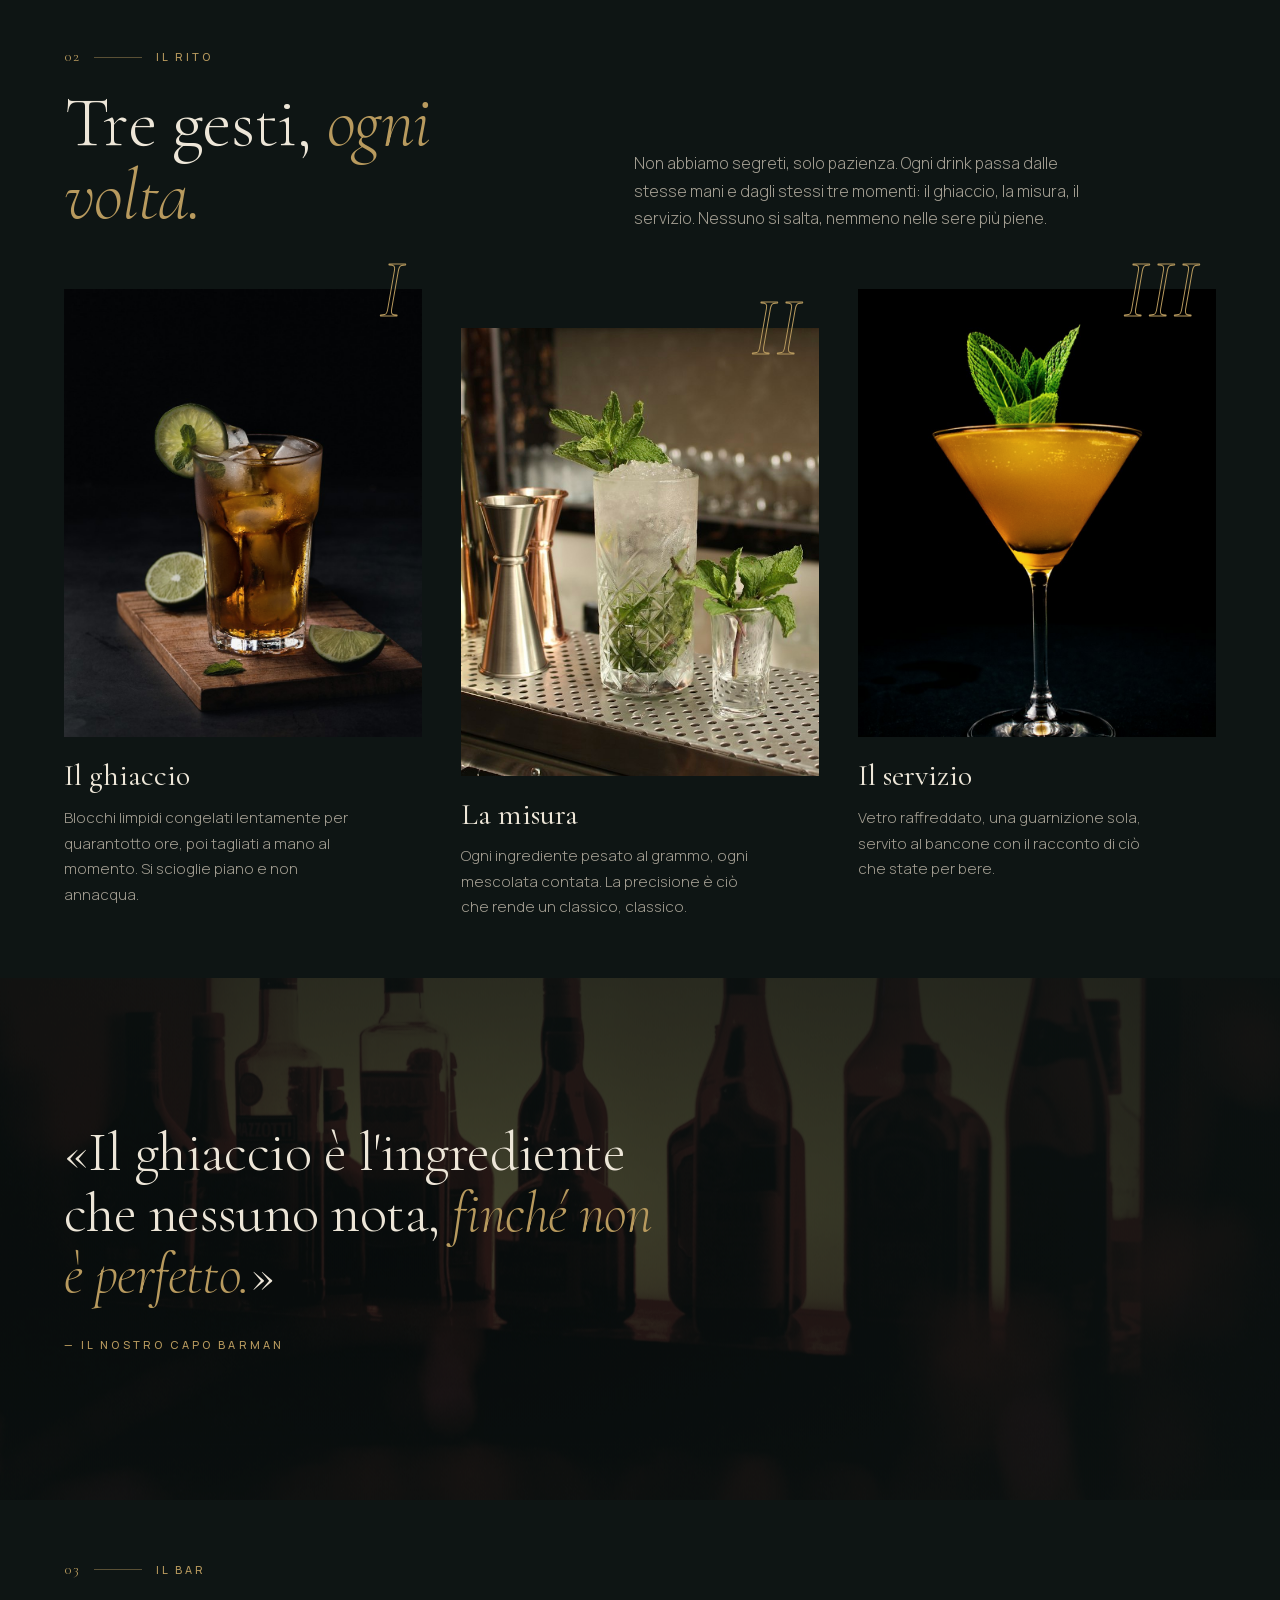
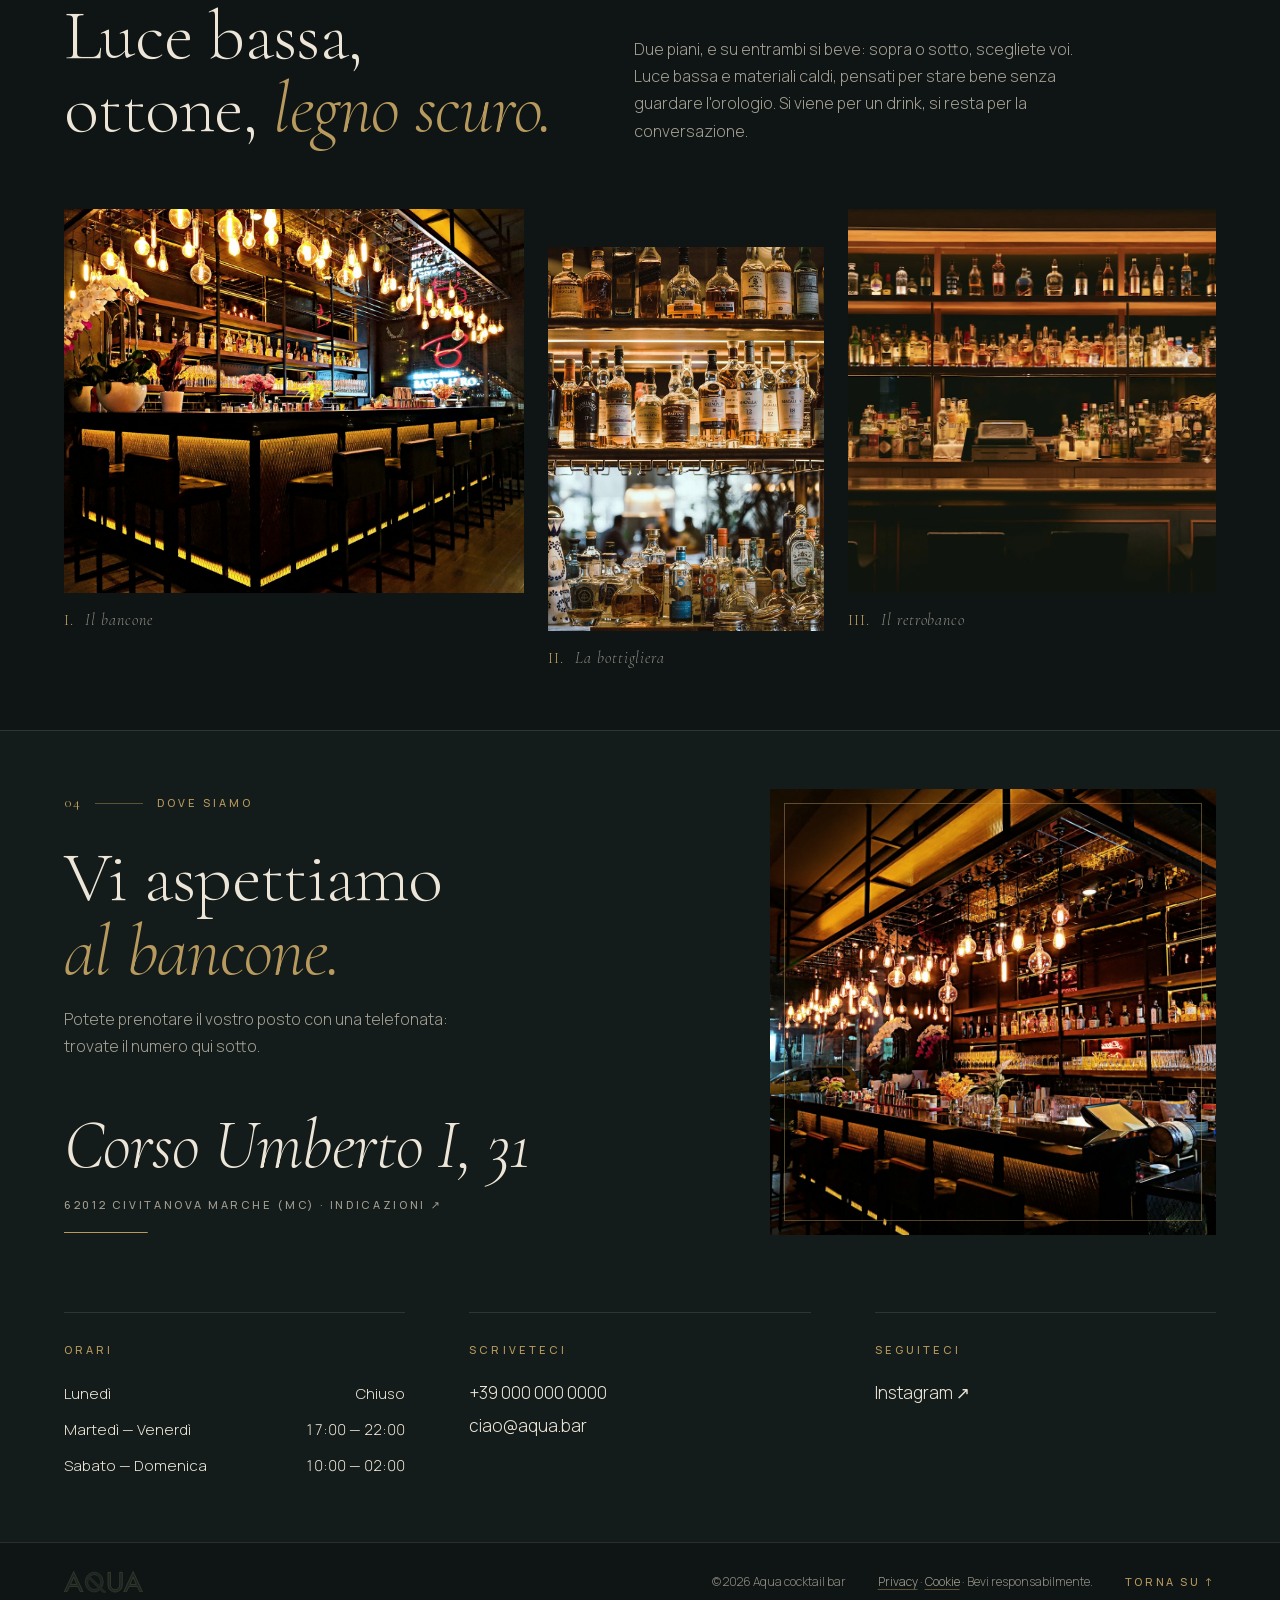
==== commit 52fa41d3: "Sabato e domenica: 10:00–02:00 (orari, stato aperto/chiuso, dati per Google) Co-Authored-By: Claude " ====
--- a/index.html
+++ b/index.html
@@ -7,8 +7,8 @@
   <meta name="description" content="Aqua, cocktail bar a Civitanova Marche. Miscelazione d'autore, ghiaccio tagliato a mano e il tempo giusto per goderseli.">
   <meta name="theme-color" content="#0E1514">
   <link rel="icon" href="assets/favicon.svg?v=2" type="image/svg+xml">
-  <link rel="apple-touch-icon" href="assets/icons/apple-touch-icon.png">
-  <link rel="manifest" href="manifest.webmanifest">
+  <link rel="apple-touch-icon" href="assets/icons/apple-touch-icon.png?v=2">
+  <link rel="manifest" href="manifest.webmanifest?v=2">
   <meta property="og:type" content="website">
   <meta property="og:title" content="Aqua — Cocktail bar">
   <meta property="og:description" content="Miscelazione d'autore, ghiaccio tagliato a mano e il tempo giusto per goderseli.">
@@ -43,7 +43,7 @@
     "hasMenu": "https://francescomalaccari98.github.io/aqua-sito/carta.html",
     "openingHoursSpecification": [
       { "@type": "OpeningHoursSpecification", "dayOfWeek": ["Tuesday", "Wednesday", "Thursday", "Friday"], "opens": "17:00", "closes": "22:00", "validFrom": "2026-11-26" },
-      { "@type": "OpeningHoursSpecification", "dayOfWeek": ["Saturday", "Sunday"], "opens": "22:00", "closes": "02:00", "validFrom": "2026-11-26" }
+      { "@type": "OpeningHoursSpecification", "dayOfWeek": ["Saturday", "Sunday"], "opens": "10:00", "closes": "02:00", "validFrom": "2026-11-26" }
     ]
   }
   </script>
@@ -308,7 +308,7 @@
               <tbody>
                 <tr data-days="1"><th scope="row">Lunedì</th><td>Chiuso</td></tr>
                 <tr data-days="2,3,4,5"><th scope="row">Martedì — Venerdì</th><td>17:00 — 22:00</td></tr>
-                <tr data-days="6,0"><th scope="row">Sabato — Domenica</th><td>22:00 — 02:00</td></tr>
+                <tr data-days="6,0"><th scope="row">Sabato — Domenica</th><td>10:00 — 02:00</td></tr>
               </tbody>
             </table>
           </div>
@@ -340,6 +340,6 @@
 
   <div class="grain" aria-hidden="true"></div>
   <script src="assets/js/properties.js?v=2" defer></script>
-  <script src="assets/js/main.js?v=37" defer></script>
+  <script src="assets/js/main.js?v=38" defer></script>
 </body>
 </html>
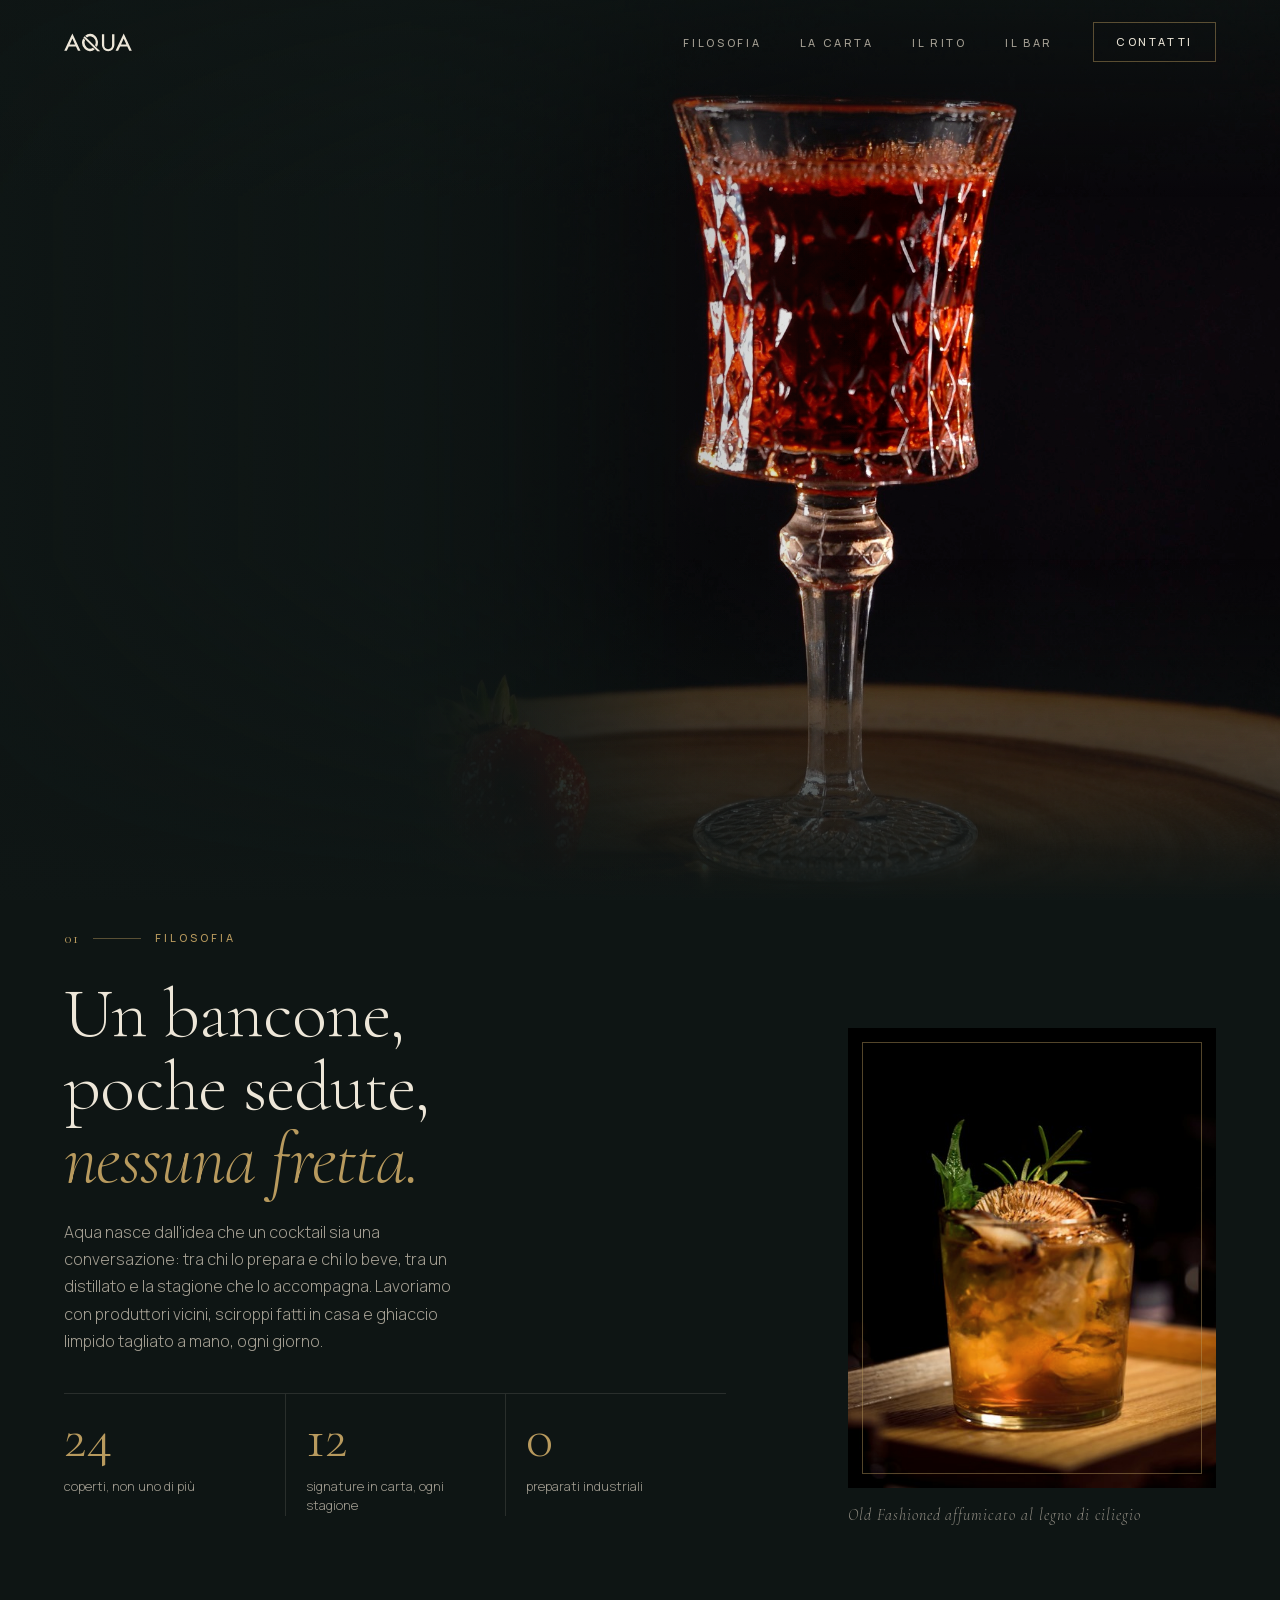
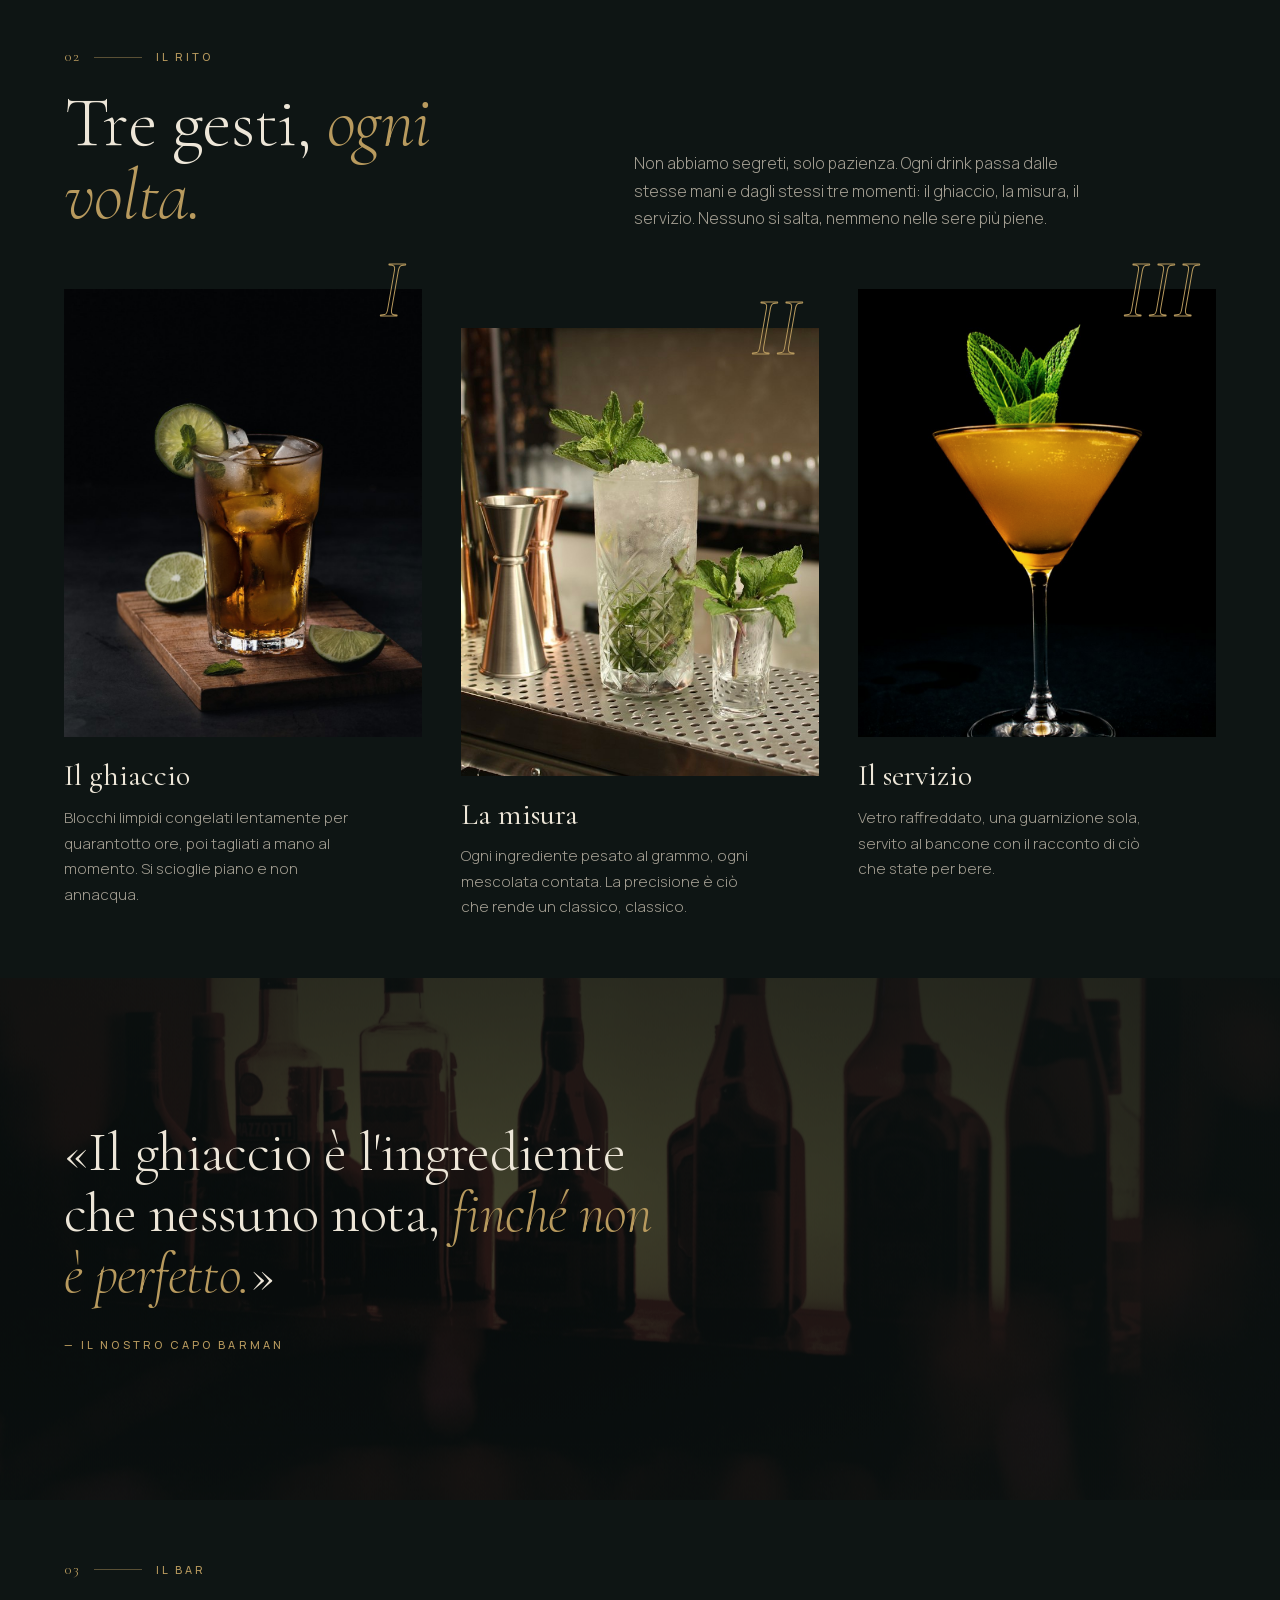
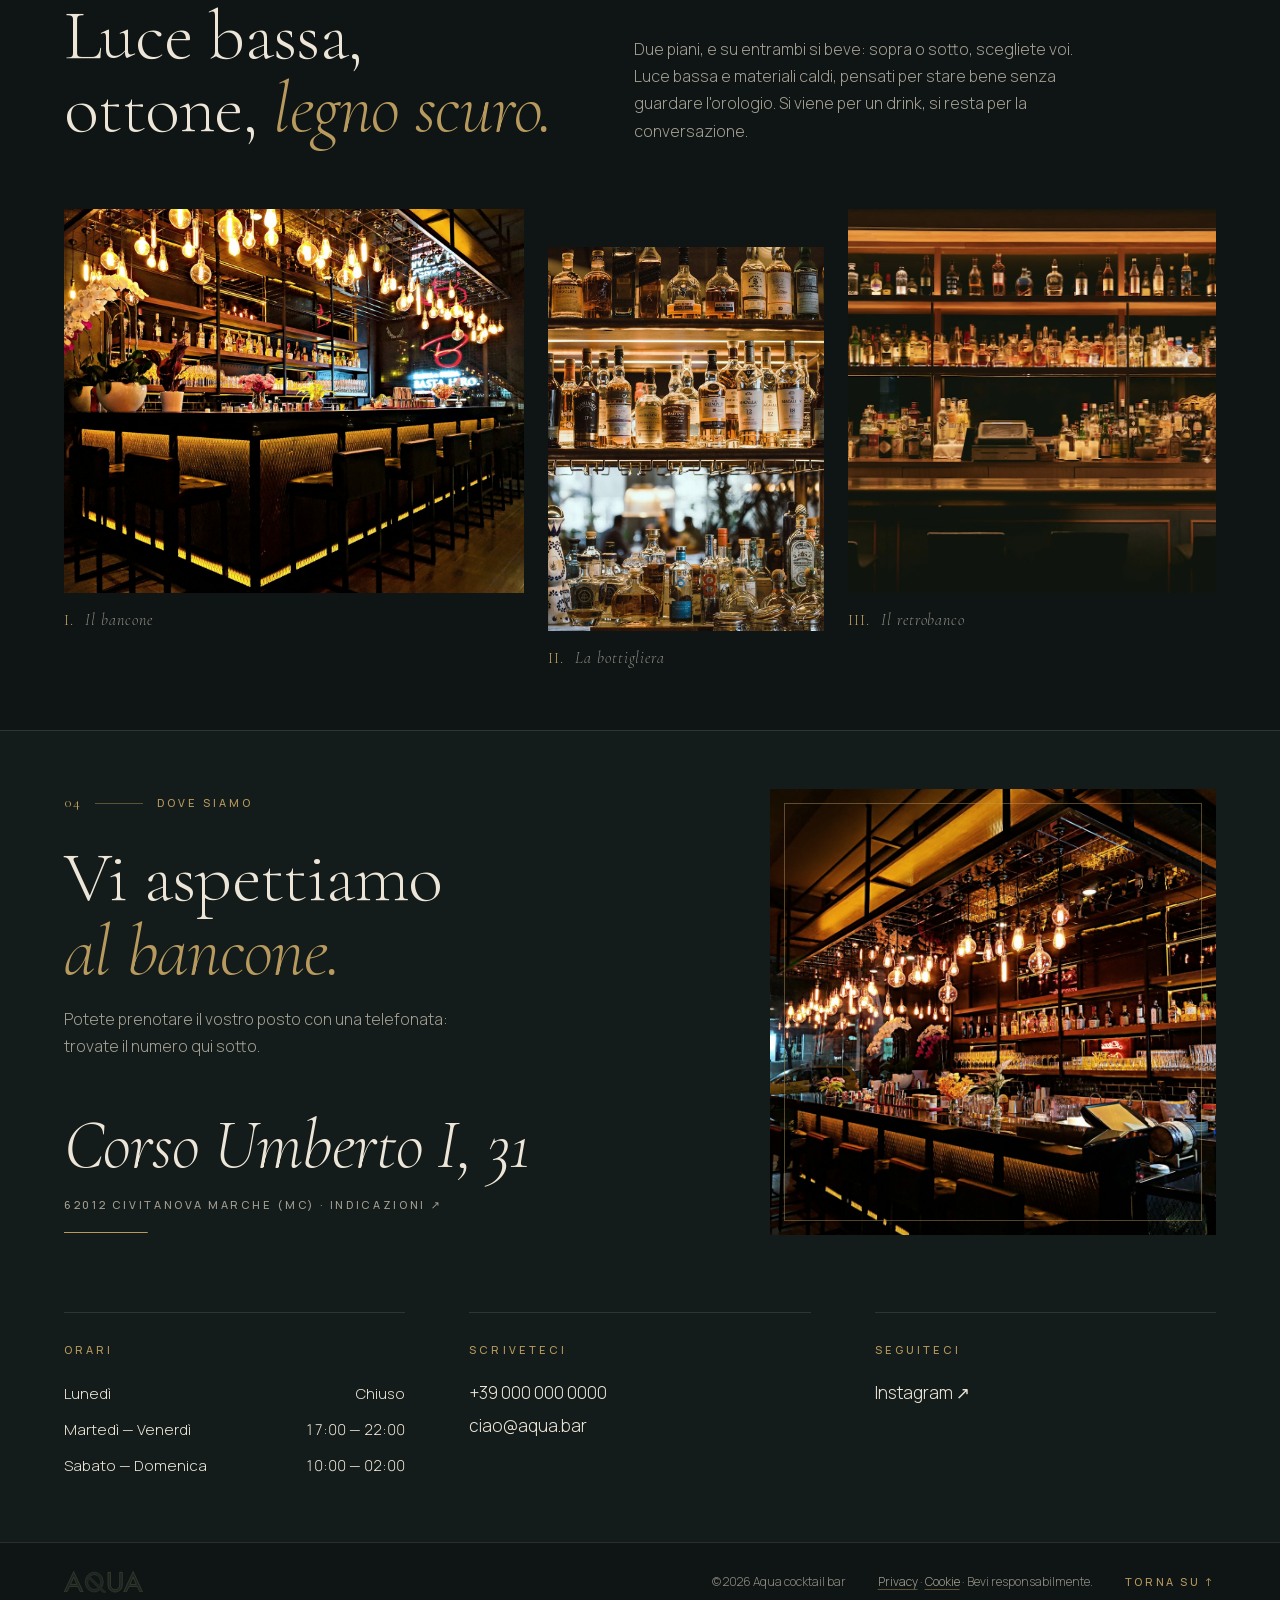
==== commit d60d6e4c: "Desktop: il pulsante Contatti porta all'inizio di Dove siamo, come su mobile Co-Authored-By: Claude " ====
--- a/index.html
+++ b/index.html
@@ -92,7 +92,7 @@
         </ul>
       </nav>
 
-      <a class="btn btn--ghost site-header__cta" href="#contatti-info">Contatti</a>
+      <a class="btn btn--ghost site-header__cta" href="#contatti">Contatti</a>
 
       <button class="burger" aria-expanded="false" aria-controls="mobile-menu" aria-label="Apri il menu">
         <span></span><span></span>
